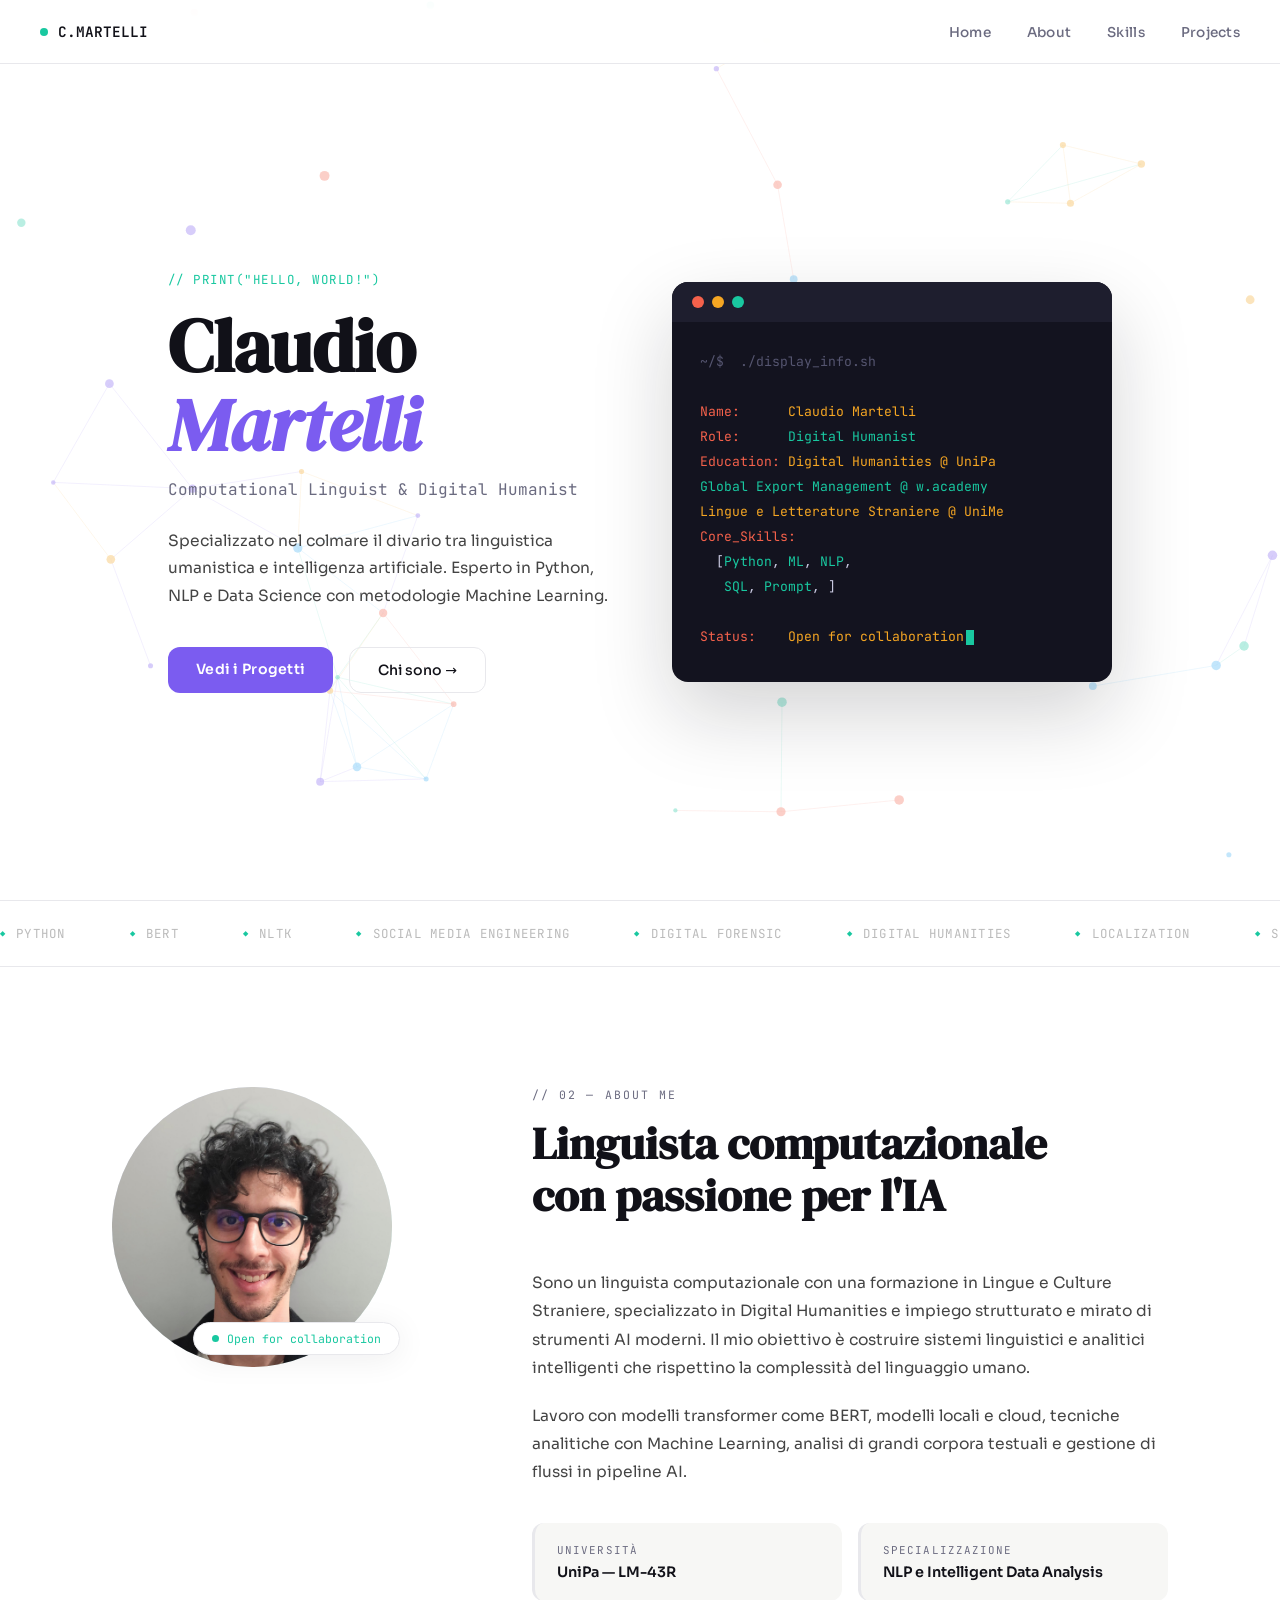
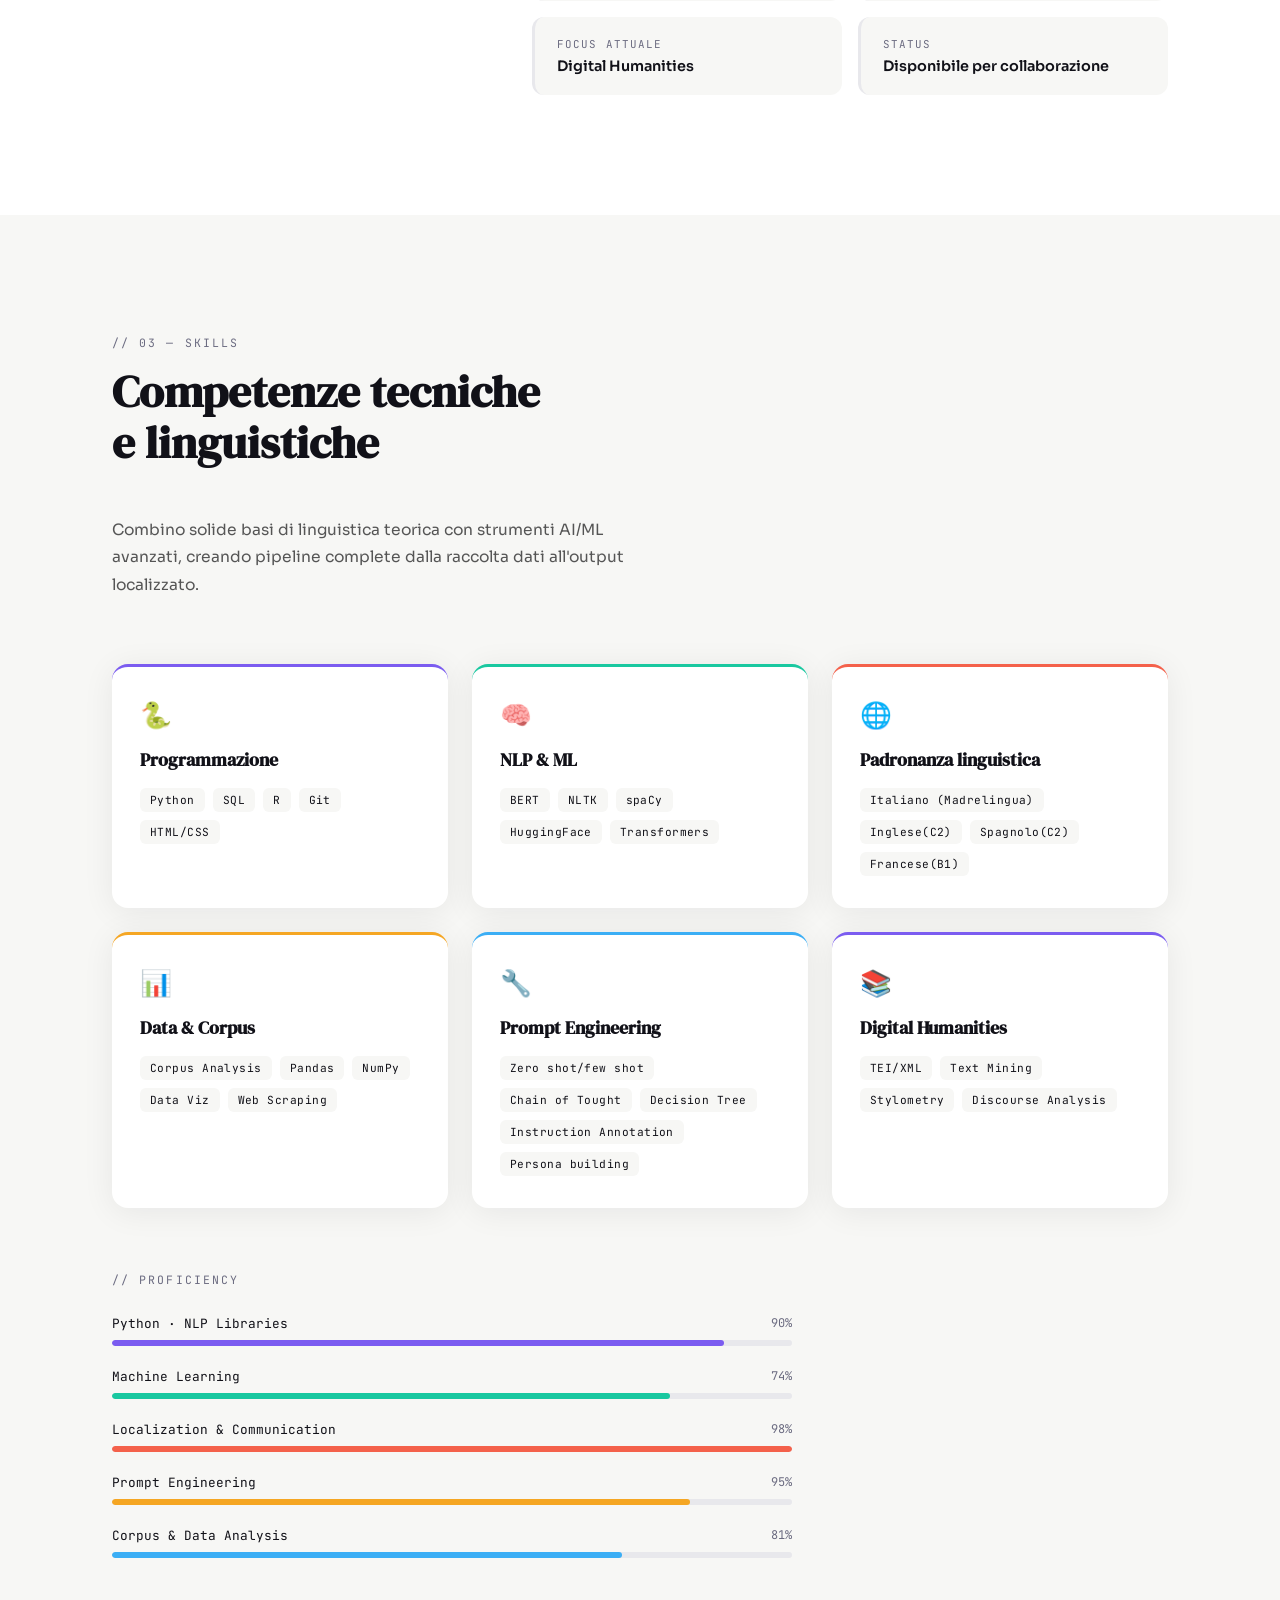
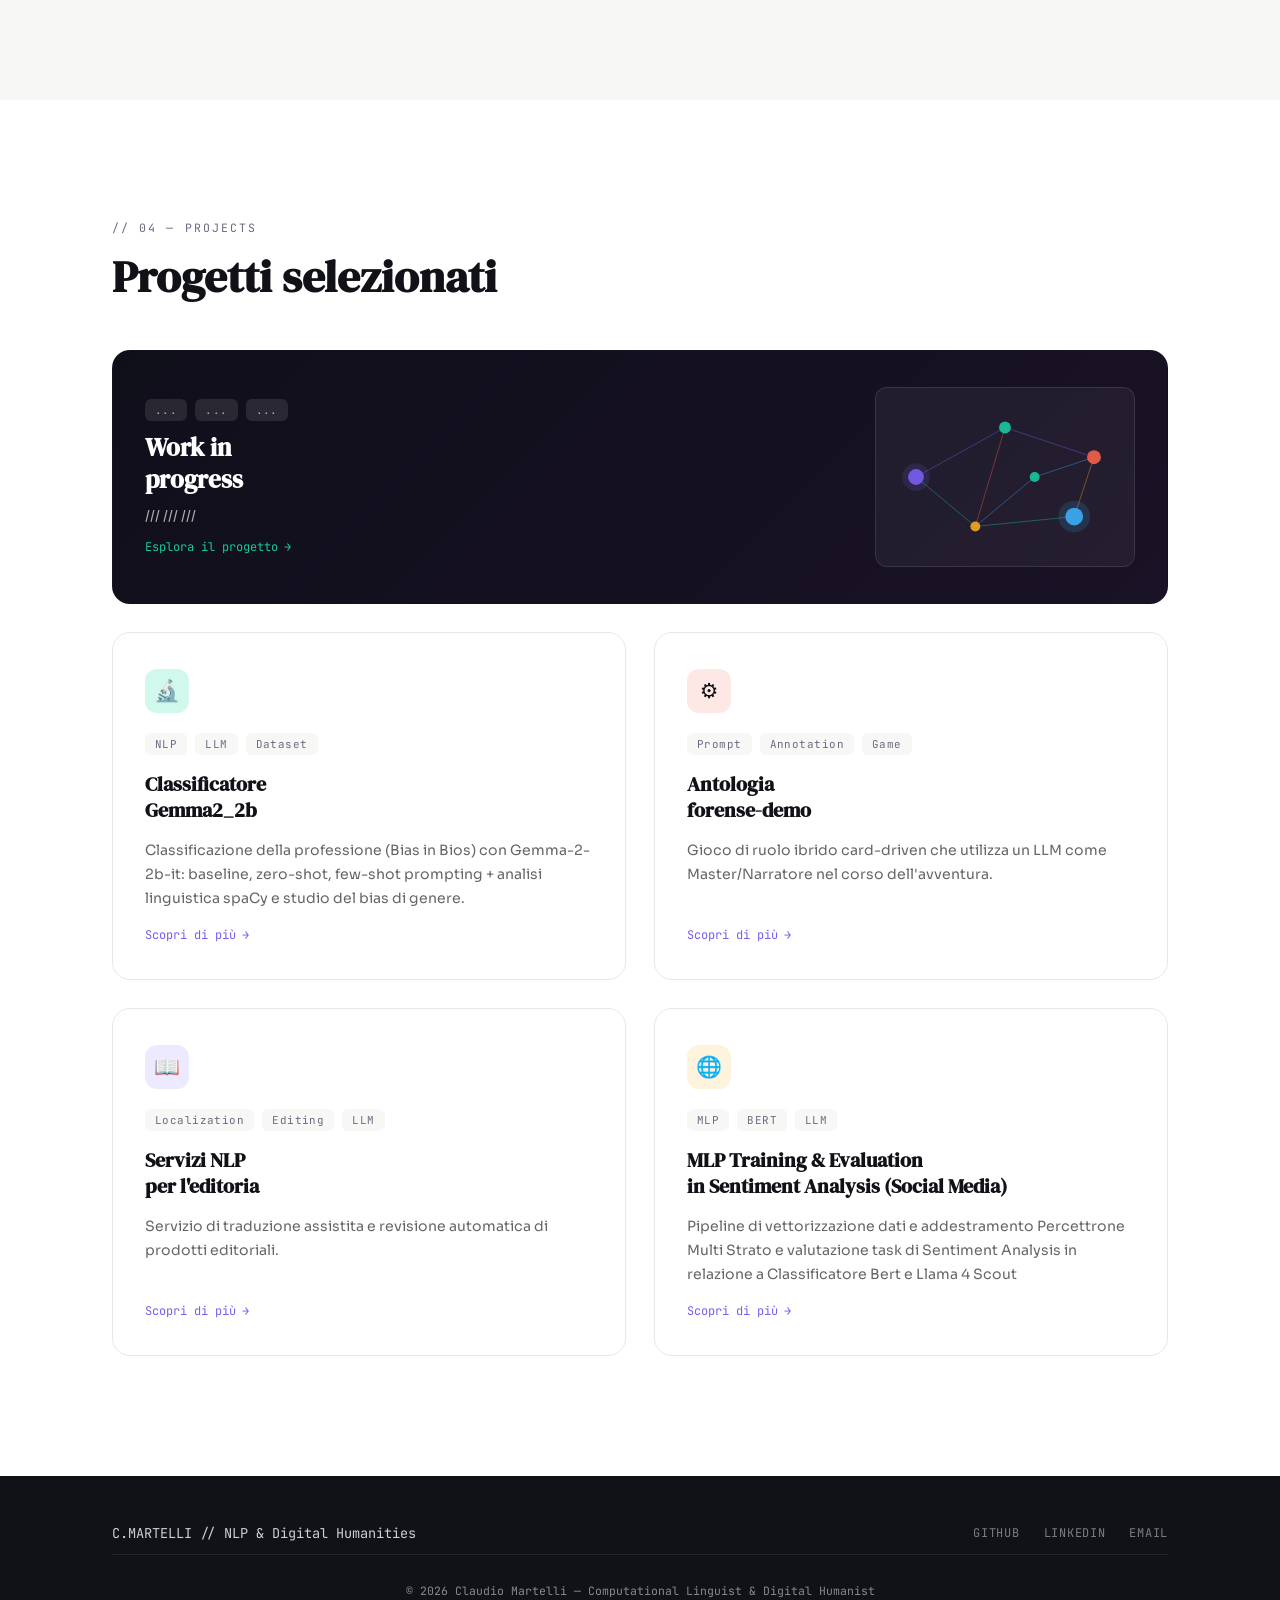
==== index.html @ e381b819 "Refactor education section in index.html Updated education section formatting for clarity." ====
<!DOCTYPE html>
<html lang="it">
<head>
<meta charset="UTF-8">
<meta name="viewport" content="width=device-width, initial-scale=1.0">
<title>Claudio Martelli — NLP & Digital Humanities</title>
<link rel="preconnect" href="https://fonts.googleapis.com">
<link href="https://fonts.googleapis.com/css2?family=DM+Serif+Display:ital@0;1&family=JetBrains+Mono:wght@300;400;600&family=Sora:wght@300;400;500;600&display=swap" rel="stylesheet">
<link rel="stylesheet" href="styles.css">
<link rel="icon" type="image/svg+xml" href="favicon.svg">
<link rel="alternate icon" href="favicon.ico">
</head>
<body>

<!-- ── ANIMATED NETWORK CANVAS ── -->
<canvas id="network-canvas"></canvas>

<!-- ── NAVIGATION ── -->
<nav id="navbar">
  <div class="nav-logo">
    <div class="nav-logo-dot"></div>
    C.MARTELLI
  </div>
  <ul class="nav-links">
    <li><a href="#home">Home</a></li>
    <li><a href="#about">About</a></li>
    <li><a href="#skills">Skills</a></li>
    <li><a href="#projects">Projects</a></li>
  </ul>
</nav>

<!-- ────────────────────────────────────────
  SECTION 01 · HOME
──────────────────────────────────────── -->
<section id="home">
  <div class="container">
    <div class="hero-inner">

      <!-- LEFT -->
      <div>
        <div class="hero-eyebrow">// print("Hello, World!")</div>
        <h1 class="hero-name">Claudio<br><em>Martelli</em></h1>
        <p class="hero-role">Computational Linguist & Digital Humanist</p>
        <p class="hero-desc">
          Specializzato nel colmare il divario tra linguistica umanistica e
          intelligenza artificiale. Esperto in Python, NLP e Data Science
          con metodologie Machine Learning.
        </p>
        <div class="hero-cta">
          <a href="#projects" class="btn-primary">Vedi i Progetti</a>
          <a href="#about"    class="btn-outline">Chi sono →</a>
        </div>
      </div>

      <!-- RIGHT: terminal -->
      <div class="hero-terminal">
        <div class="terminal-bar">
          <span class="t-red"></span>
          <span class="t-amber"></span>
          <span class="t-green"></span>
        </div>
        <div class="terminal-body">
          <div class="t-comment">~/$&nbsp;&nbsp;./display_info.sh</div>
          <br>
          <div><span class="t-key">Name:</span>&nbsp;&nbsp;&nbsp;&nbsp;&nbsp;&nbsp;<span class="t-str">Claudio Martelli</span></div>
          <div><span class="t-key">Role:</span>&nbsp;&nbsp;&nbsp;&nbsp;&nbsp;&nbsp;<span class="t-val">Digital Humanist</span></div>
          <div><span class="t-key">Education:</span>&nbsp;<span class="t-str">Digital Humanities @ UniPa <br>
            <span class="t-val"> Global Export Management @ w.academy <br> </span>
            <span class="t-str">Lingue e Letterature Straniere @ UniMe </span></div>
          <div><span class="t-key">Core_Skills:</span></div>
          <div>&nbsp;&nbsp;[<span class="t-val">Python</span>, <span class="t-val">ML</span>, <span class="t-val">NLP</span>,</div>
          <div>&nbsp;&nbsp;&nbsp;<span class="t-val">SQL</span>, <span class="t-val">Prompt</span>, <span class="t-val"></span>]</div>
          <br>
          <div><span class="t-key">Status:</span>&nbsp;&nbsp;&nbsp;&nbsp;<span class="t-str">Open for collaboration</span><span class="t-cursor"></span></div>
        </div>
      </div>

    </div>
  </div>
</section>

<!-- STRIP -->
<div class="strip">
  <div class="strip-track" id="stripTrack">
    <span class="strip-item">Python</span>
    <span class="strip-item">BERT</span>
    <span class="strip-item">NLTK</span>
    <span class="strip-item">Social Media Engineering</span>
    <span class="strip-item">Digital Forensic</span>
    <span class="strip-item">Digital Humanities</span>
    <span class="strip-item">Localization</span>
    <span class="strip-item">SQL</span>
    <span class="strip-item">Data Science</span>
    <span class="strip-item">Machine Translation</span>
    <span class="strip-item">Python</span>
    <span class="strip-item">BERT</span>
    <span class="strip-item">NLTK</span>
    <span class="strip-item">Social Media Engineering</span>
    <span class="strip-item">Digital Forensic</span>
    <span class="strip-item">Digital Humanities</span>
    <span class="strip-item">Localization</span>
    <span class="strip-item">SQL</span>
    <span class="strip-item">Data Science</span>
    <span class="strip-item">Machine Translation</span>
  </div>
</div>

<!-- ────────────────────────────────────────
  SECTION 02 · ABOUT
──────────────────────────────────────── -->
<section id="about">
  <div class="container">
    <div class="about-grid fade-in">

      <!-- Photo -->
      <div class="about-photo-wrap">
        <div class="about-photo-frame">
          <img src="assets/foto.jpg" alt="Claudio Martelli" class="about-photo-img">
          <span class="about-photo-initials"></span>
          <div class="about-badge">Open for collaboration</div>
        </div>
      </div>

      <!-- Text -->
      <div class="about-text">
        <div class="section-label">// 02 — About Me</div>
        <h2 class="section-title">Linguista computazionale<br>con passione per l'IA</h2>
        <p>
          Sono un linguista computazionale con una formazione in Lingue e Culture Straniere,
          specializzato in Digital Humanities e impiego strutturato e mirato di strumenti 
          AI moderni. Il mio obiettivo è costruire sistemi linguistici e analitici intelligenti
          che rispettino la complessità del linguaggio umano.
        </p>
        <p>
          Lavoro con modelli transformer come BERT, modelli locali e cloud,
          tecniche analitiche con Machine Learning, analisi di grandi corpora testuali 
          e gestione di flussi in pipeline AI.
        </p>

        <div class="about-facts">
          <div class="fact-card">
            <div class="fact-label">Università</div>
            <div class="fact-value">UniPa — LM-43R</div>
          </div>
          <div class="fact-card">
            <div class="fact-label">Specializzazione</div>
            <div class="fact-value">NLP e Intelligent Data Analysis</div>
          </div>
          <div class="fact-card">
            <div class="fact-label">Focus attuale</div>
            <div class="fact-value">Digital Humanities</div>
          </div>
          <div class="fact-card">
            <div class="fact-label">Status</div>
            <div class="fact-value">Disponibile per collaborazione</div>
          </div>
        </div>
      </div>
    </div>
  </div>
</section>

<!-- ────────────────────────────────────────
  SECTION 03 · SKILLS
──────────────────────────────────────── -->
<section id="skills">
  <div class="container">
    <div class="fade-in">
      <div class="section-label">// 03 — Skills</div>
      <h2 class="section-title">Competenze tecniche<br>e linguistiche</h2>
      <p class="skills-intro">
        Combino solide basi di linguistica teorica con strumenti AI/ML avanzati,
        creando pipeline complete dalla raccolta dati all'output localizzato.
      </p>
    </div>

    <div class="skills-grid fade-in">
      <div class="skill-group">
        <div class="skill-icon">🐍</div>
        <h3>Programmazione</h3>
        <div class="skill-chips">
          <span class="chip">Python</span>
          <span class="chip">SQL</span>
          <span class="chip">R</span>
          <span class="chip">Git</span>
          <span class="chip">HTML/CSS</span>
        </div>
      </div>
      <div class="skill-group">
        <div class="skill-icon">🧠</div>
        <h3>NLP &amp; ML</h3>
        <div class="skill-chips">
          <span class="chip">BERT</span>
          <span class="chip">NLTK</span>
          <span class="chip">spaCy</span>
          <span class="chip">HuggingFace</span>
          <span class="chip">Transformers</span>
        </div>
      </div>
      <div class="skill-group">
        <div class="skill-icon">🌐</div>
        <h3>Padronanza linguistica</h3>
        <div class="skill-chips">
          <span class="chip">Italiano (Madrelingua)</span>
          <span class="chip">Inglese(C2)</span>
          <span class="chip">Spagnolo(C2)</span>
          <span class="chip">Francese(B1)</span>
        </div>
      </div>
      <div class="skill-group">
        <div class="skill-icon">📊</div>
        <h3>Data &amp; Corpus</h3>
        <div class="skill-chips">
          <span class="chip">Corpus Analysis</span>
          <span class="chip">Pandas</span>
          <span class="chip">NumPy</span>
          <span class="chip">Data Viz</span>
          <span class="chip">Web Scraping</span>
        </div>
      </div>
      <div class="skill-group">
        <div class="skill-icon">🔧</div>
        <h3>Prompt Engineering</h3>
        <div class="skill-chips">
          <span class="chip">Zero shot/few shot</span>
          <span class="chip">Chain of Tought</span>
          <span class="chip">Decision Tree</span>
          <span class="chip">Instruction Annotation</span>
          <span class="chip">Persona building</span>
        </div>
      </div>
      <div class="skill-group">
        <div class="skill-icon">📚</div>
        <h3>Digital Humanities</h3>
        <div class="skill-chips">
          <span class="chip">TEI/XML</span>
          <span class="chip">Text Mining</span>
          <span class="chip">Stylometry</span>
          <span class="chip">Discourse Analysis</span>
        </div>
      </div>
    </div>

    <!-- Skill bars -->
    <div class="skill-bar-list fade-in" style="max-width: 680px; margin-top: 64px;">
      <div class="section-label" style="margin-bottom: 28px;">// Proficiency</div>
      <div class="skill-bar-item" data-pct="90">
        <div class="skill-bar-header">
          <span class="skill-bar-name">Python · NLP Libraries</span>
          <span class="skill-bar-pct">90%</span>
        </div>
        <div class="skill-bar-track">
          <div class="skill-bar-fill bar-violet"></div>
        </div>
      </div>
      <div class="skill-bar-item" data-pct="82">
        <div class="skill-bar-header">
          <span class="skill-bar-name">Machine Learning</span>
          <span class="skill-bar-pct">74%</span>
        </div>
        <div class="skill-bar-track">
          <div class="skill-bar-fill bar-teal"></div>
        </div>
      </div>
      <div class="skill-bar-item" data-pct="100">
        <div class="skill-bar-header">
          <span class="skill-bar-name">Localization & Communication</span>
          <span class="skill-bar-pct">98%</span>
        </div>
        <div class="skill-bar-track">
          <div class="skill-bar-fill bar-coral"></div>
        </div>
      </div>
      <div class="skill-bar-item" data-pct="85">
        <div class="skill-bar-header">
          <span class="skill-bar-name">Prompt Engineering</span>
          <span class="skill-bar-pct">95%</span>
        </div>
        <div class="skill-bar-track">
          <div class="skill-bar-fill bar-amber"></div>
        </div>
      </div>
      <div class="skill-bar-item" data-pct="75">
        <div class="skill-bar-header">
          <span class="skill-bar-name">Corpus &amp; Data Analysis</span>
          <span class="skill-bar-pct">81%</span>
        </div>
        <div class="skill-bar-track">
          <div class="skill-bar-fill bar-sky"></div>
        </div>
      </div>
    </div>
  </div>
</section>

<!-- ────────────────────────────────────────
  SECTION 04 · PROJECTS
──────────────────────────────────────── -->
<section id="projects">
  <div class="container">
    <div class="fade-in">
      <div class="section-label">// 04 — Projects</div>
      <h2 class="section-title">Progetti selezionati</h2>
    </div>

    <div class="projects-grid fade-in">

      <!-- Featured -->
      <div class="project-card featured">
        <div class="project-meta">
          <div class="project-tags">
            <span class="project-tag">...</span>
            <span class="project-tag">...</span>
            <span class="project-tag">...</span>
          </div>
          <h3 class="project-title">Work in<br>progress</h3>
          <p class="project-desc">
            ///
            ///
            ///
          </p>
          <a href="#" class="project-link">Esplora il progetto</a>
        </div>
        <div class="featured-visual">
          <svg class="mini-network" viewBox="0 0 260 180" xmlns="http://www.w3.org/2000/svg">
            <g opacity=".4">
              <line x1="40" y1="90" x2="130" y2="40" stroke="#7b5cf0" stroke-width="1"/>
              <line x1="130" y1="40" x2="220" y2="70" stroke="#7b5cf0" stroke-width="1"/>
              <line x1="40" y1="90" x2="100" y2="140" stroke="#19c8a0" stroke-width="1"/>
              <line x1="100" y1="140" x2="200" y2="130" stroke="#19c8a0" stroke-width="1"/>
              <line x1="130" y1="40" x2="100" y2="140" stroke="#f4614b" stroke-width="1"/>
              <line x1="220" y1="70" x2="200" y2="130" stroke="#f5a623" stroke-width="1"/>
              <line x1="160" y1="90" x2="220" y2="70" stroke="#3baef5" stroke-width="1"/>
              <line x1="160" y1="90" x2="100" y2="140" stroke="#3baef5" stroke-width="1"/>
            </g>
            <circle cx="40"  cy="90"  r="8"  fill="#7b5cf0" opacity=".9"/>
            <circle cx="130" cy="40"  r="6"  fill="#19c8a0" opacity=".9"/>
            <circle cx="220" cy="70"  r="7"  fill="#f4614b" opacity=".9"/>
            <circle cx="100" cy="140" r="5"  fill="#f5a623" opacity=".9"/>
            <circle cx="200" cy="130" r="9"  fill="#3baef5" opacity=".9"/>
            <circle cx="160" cy="90"  r="5"  fill="#19c8a0" opacity=".9"/>
            <circle cx="40"  cy="90"  r="14" fill="#7b5cf0" opacity=".15"/>
            <circle cx="200" cy="130" r="16" fill="#3baef5" opacity=".15"/>
          </svg>
        </div>
      </div>

      <!-- Card 2 -->
      <div class="project-card">
        <div class="project-accent pa-teal">🔬</div>
        <div class="project-tags">
          <span class="project-tag">NLP</span>
          <span class="project-tag">LLM</span>
          <span class="project-tag">Dataset</span>
        </div>
        <h3 class="project-title">Classificatore<br>Gemma2_2b</h3>
        <p class="project-desc">
          Classificazione della professione (Bias in Bios) con Gemma-2-2b-it: 
          baseline, zero-shot, few-shot prompting + analisi linguistica spaCy 
          e studio del bias di genere.
        </p>
        <a href="https://github.com/claudio-martelli/Gemma2-2b_as_classificator-Bias_in_Bios-" class="project-link">Scopri di più</a>
      </div>

      <!-- Card 3 -->
      <div class="project-card">
        <div class="project-accent pa-coral">⚙️</div>
        <div class="project-tags">
          <span class="project-tag">Prompt</span>
          <span class="project-tag">Annotation</span>
          <span class="project-tag">Game</span>
        </div>
        <h3 class="project-title">Antologia<br>forense-demo</h3>
        <p class="project-desc">
          Gioco di ruolo ibrido card-driven che utilizza un LLM
          come Master/Narratore nel corso dell'avventura.
        </p>
        <a href="https://github.com/claudio-martelli/antologia-forense-demo/" class="project-link">Scopri di più</a>
      </div>

      <!-- Card 4 -->
      <div class="project-card">
        <div class="project-accent pa-violet">📖</div>
        <div class="project-tags">
          <span class="project-tag">Localization</span>
          <span class="project-tag">Editing</span>
          <span class="project-tag">LLM</span>
        </div>
        <h3 class="project-title">Servizi NLP<br>per l'editoria</h3>
        <p class="project-desc">
          Servizio di traduzione assistita e revisione automatica
          di prodotti editoriali.
        </p>
        <a href="https://github.com/claudio-martelli/Editing_IA_tools" class="project-link">Scopri di più</a>
      </div>

      <!-- Card 5 -->
      <div class="project-card">
        <div class="project-accent pa-amber">🌐</div>
        <div class="project-tags">
          <span class="project-tag">MLP</span>
          <span class="project-tag">BERT</span>
          <span class="project-tag">LLM</span>
        </div>
        <h3 class="project-title">MLP Training & Evaluation<br>in Sentiment Analysis (Social Media)</h3>
        <p class="project-desc">
          Pipeline di vettorizzazione dati e addestramento Percettrone Multi Strato e
          valutazione task di Sentiment Analysis in relazione a Classificatore Bert e Llama 4 Scout
        </p>
        <a href="https://github.com/claudio-martelli/MLPvsBERTvsLLM_Sentiment_Analysis_ita" class="project-link">Scopri di più</a>
      </div>

    </div>
  </div>
</section>

<!-- ── FOOTER ── -->
<footer>
  <div class="container">
    <div class="footer-inner">
      <div class="footer-logo">C.MARTELLI // NLP & Digital Humanities</div>
      <div class="footer-links">
        <a href="https://github.com/claudio-martelli">GitHub</a>
        <a href="https://www.linkedin.com/in/claudio-martelli/">LinkedIn</a>
        <a href="claudio.martelli.1998@gmail.com">Email</a>
      </div>
    </div>
    <div class="footer-copy">
      © 2026 Claudio Martelli — Computational Linguist & Digital Humanist
    </div>
  </div>
  <script>  
/* ── NETWORK CANVAS ── */
(function() {
  const canvas = document.getElementById('network-canvas');
  const ctx    = canvas.getContext('2d');
  const colors = ['#7b5cf0','#19c8a0','#f4614b','#f5a623','#3baef5'];
  let W, H, nodes;

  function resize() {
    W = canvas.width  = window.innerWidth;
    H = canvas.height = window.innerHeight;
  }

  function initNodes(n) {
    nodes = Array.from({length: n}, (_, i) => ({
      x: Math.random() * W,
      y: Math.random() * H,
      vx: (Math.random() - .5) * .35,
      vy: (Math.random() - .5) * .35,
      r:  2 + Math.random() * 3,
      c:  colors[i % colors.length]
    }));
  }

  function draw() {
    ctx.clearRect(0, 0, W, H);
    const D = 140;
    for (let i = 0; i < nodes.length; i++) {
      for (let j = i + 1; j < nodes.length; j++) {
        const dx = nodes[i].x - nodes[j].x;
        const dy = nodes[i].y - nodes[j].y;
        const d  = Math.hypot(dx, dy);
        if (d < D) {
          ctx.beginPath();
          ctx.moveTo(nodes[i].x, nodes[i].y);
          ctx.lineTo(nodes[j].x, nodes[j].y);
          ctx.strokeStyle = nodes[i].c + '33';
          ctx.lineWidth   = 1;
          ctx.stroke();
        }
      }
    }
    for (const n of nodes) {
      ctx.beginPath();
      ctx.arc(n.x, n.y, n.r, 0, Math.PI * 2);
      ctx.fillStyle = n.c + 'aa';
      ctx.fill();

      n.x += n.vx;
      n.y += n.vy;
      if (n.x < 0 || n.x > W) n.vx *= -1;
      if (n.y < 0 || n.y > H) n.vy *= -1;
    }
    requestAnimationFrame(draw);
  }

  resize();
  initNodes(42);
  draw();
  window.addEventListener('resize', () => { resize(); initNodes(42); });
})();

/* ── NAVBAR SCROLL ── */
window.addEventListener('scroll', () => {
  document.getElementById('navbar').classList.toggle('scrolled', window.scrollY > 20);
});

/* ── FADE-IN ON SCROLL ── */
const observer = new IntersectionObserver(entries => {
  entries.forEach(e => { if (e.isIntersecting) e.target.classList.add('visible'); });
}, { threshold: .12 });
document.querySelectorAll('.fade-in').forEach(el => observer.observe(el));

/* ── SKILL BARS ── */
const barObserver = new IntersectionObserver(entries => {
  entries.forEach(e => {
    if (!e.isIntersecting) return;
    const pct = e.target.dataset.pct;
    e.target.querySelector('.skill-bar-fill').style.width = pct + '%';
    barObserver.unobserve(e.target);
  });
}, { threshold: .5 });
document.querySelectorAll('.skill-bar-item').forEach(el => barObserver.observe(el));
</script>  
</footer>
</body>
</html>
---- styles.css ----
/* ──────────────────────────────────────────
     DESIGN TOKENS
  ────────────────────────────────────────── */
  :root {
    --white:   #ffffff;
    --off:     #f7f7f5;
    --ink:     #111118;
    --muted:   #6b6b80;
    --border:  #e8e8ec;

    --coral:   #f4614b;
    --teal:    #19c8a0;
    --violet:  #7b5cf0;
    --amber:   #f5a623;
    --sky:     #3baef5;

    --mono:    'JetBrains Mono', monospace;
    --serif:   'DM Serif Display', Georgia, serif;
    --sans:    'Sora', system-ui, sans-serif;

    --nav-h:   64px;
    --r:       12px;
    --shadow:  0 4px 32px rgba(17,17,24,.07);
  }

  /* ──────────────────────────────────────────
     RESET & BASE
  ────────────────────────────────────────── */
  *, *::before, *::after { box-sizing: border-box; margin: 0; padding: 0; }
  html { scroll-behavior: smooth; font-size: 16px; }
  body {
    font-family: var(--sans);
    background: var(--white);
    color: var(--ink);
    overflow-x: hidden;
  }
  img { max-width: 100%; display: block; }
  a  { text-decoration: none; color: inherit; }

  /* ──────────────────────────────────────────
     UTILITY
  ────────────────────────────────────────── */
  .container { max-width: 1120px; margin: 0 auto; padding: 0 32px; }
  .tag {
    display: inline-block;
    font-family: var(--mono);
    font-size: .7rem;
    letter-spacing: .08em;
    text-transform: uppercase;
    padding: 4px 12px;
    border-radius: 100px;
    background: var(--off);
    color: var(--muted);
  }
  .section-label {
    font-family: var(--mono);
    font-size: .72rem;
    letter-spacing: .18em;
    text-transform: uppercase;
    color: var(--muted);
    margin-bottom: 16px;
  }
  h2.section-title {
    font-family: var(--serif);
    font-size: clamp(2rem, 4vw, 2.8rem);
    line-height: 1.15;
    color: var(--ink);
    margin-bottom: 48px;
  }
  .fade-in {
    opacity: 0;
    transform: translateY(28px);
    transition: opacity .65s ease, transform .65s ease;
  }
  .fade-in.visible { opacity: 1; transform: none; }

  /* ──────────────────────────────────────────
     NETWORK CANVAS (global BG decoration)
  ────────────────────────────────────────── */
  #network-canvas {
    position: fixed;
    inset: 0;
    z-index: 0;
    pointer-events: none;
    opacity: .45;
  }

  /* ──────────────────────────────────────────
     NAV
  ────────────────────────────────────────── */
  nav {
    position: fixed;
    top: 0; left: 0; right: 0;
    height: var(--nav-h);
    z-index: 100;
    display: flex;
    align-items: center;
    justify-content: space-between;
    padding: 0 40px;
    background: rgba(255,255,255,.82);
    backdrop-filter: blur(14px);
    border-bottom: 1px solid var(--border);
    transition: box-shadow .3s;
  }
  nav.scrolled { box-shadow: 0 2px 24px rgba(17,17,24,.08); }
  .nav-logo {
    font-family: var(--mono);
    font-size: .9rem;
    font-weight: 600;
    color: var(--ink);
    display: flex;
    align-items: center;
    gap: 10px;
  }
  .nav-logo-dot {
    width: 8px; height: 8px;
    border-radius: 50%;
    background: var(--teal);
    animation: pulse-dot 2.4s ease infinite;
  }
  @keyframes pulse-dot {
    0%,100% { box-shadow: 0 0 0 0 rgba(25,200,160,.6); }
    50%      { box-shadow: 0 0 0 6px rgba(25,200,160,0); }
  }
  .nav-links {
    display: flex;
    gap: 36px;
    list-style: none;
  }
  .nav-links a {
    font-size: .85rem;
    font-weight: 500;
    color: var(--muted);
    letter-spacing: .02em;
    position: relative;
    transition: color .2s;
  }
  .nav-links a::after {
    content: '';
    position: absolute;
    left: 0; right: 0;
    bottom: -4px;
    height: 2px;
    background: var(--teal);
    transform: scaleX(0);
    transform-origin: left;
    transition: transform .25s ease;
  }
  .nav-links a:hover { color: var(--ink); }
  .nav-links a:hover::after { transform: scaleX(1); }

  /* ──────────────────────────────────────────
     HERO
  ────────────────────────────────────────── */
  #home {
    min-height: 100vh;
    display: flex;
    align-items: center;
    padding-top: var(--nav-h);
    position: relative;
    z-index: 1;
  }
  .hero-inner {
    display: grid;
    grid-template-columns: 1fr 1fr;
    gap: 64px;
    align-items: center;
  }
  .hero-eyebrow {
    font-family: var(--mono);
    font-size: .78rem;
    color: var(--teal);
    letter-spacing: .12em;
    text-transform: uppercase;
    margin-bottom: 20px;
    animation: fadeUp .6s ease both;
  }
  .hero-name {
    font-family: var(--serif);
    font-size: clamp(2.8rem, 6vw, 4.6rem);
    line-height: 1.05;
    animation: fadeUp .7s ease .1s both;
  }
  .hero-name em {
    font-style: italic;
    color: var(--violet);
  }
  .hero-role {
    font-family: var(--mono);
    font-size: 1rem;
    color: var(--muted);
    margin-top: 16px;
    margin-bottom: 28px;
    animation: fadeUp .7s ease .2s both;
  }
  .hero-desc {
    font-size: .97rem;
    line-height: 1.78;
    color: #444;
    max-width: 440px;
    animation: fadeUp .7s ease .3s both;
  }
  .hero-cta {
    display: flex;
    gap: 16px;
    margin-top: 36px;
    flex-wrap: wrap;
    animation: fadeUp .7s ease .4s both;
  }
  .btn-primary {
    padding: 13px 28px;
    background: var(--violet);
    color: #fff;
    border-radius: var(--r);
    font-size: .88rem;
    font-weight: 600;
    letter-spacing: .02em;
    transition: background .2s, transform .2s;
  }
  .btn-primary:hover { background: #6347d6; transform: translateY(-2px); }
  .btn-outline {
    padding: 13px 28px;
    border: 1.5px solid var(--border);
    border-radius: var(--r);
    font-size: .88rem;
    font-weight: 500;
    color: var(--ink);
    transition: border-color .2s, background .2s;
  }
  .btn-outline:hover { border-color: var(--ink); background: var(--off); }

  /* Terminal card */
  .hero-terminal {
    background: #13131f;
    border-radius: 16px;
    overflow: hidden;
    box-shadow: 0 32px 80px rgba(17,17,24,.18);
    animation: fadeUp .8s ease .2s both;
  }
  .terminal-bar {
    background: #1e1e2e;
    padding: 14px 20px;
    display: flex;
    align-items: center;
    gap: 8px;
  }
  .terminal-bar span {
    width: 12px; height: 12px;
    border-radius: 50%;
  }
  .t-red   { background: #f4614b; }
  .t-amber { background: #f5a623; }
  .t-green { background: #19c8a0; }
  .terminal-body {
    padding: 28px 28px 32px;
    font-family: var(--mono);
    font-size: .82rem;
    line-height: 1.9;
    color: #c8c8e0;
  }
  .t-comment { color: #555570; }
  .t-key    { color: var(--coral); }
  .t-val    { color: var(--teal); }
  .t-str    { color: var(--amber); }
  .t-cursor {
    display: inline-block;
    width: 8px; height: 15px;
    background: var(--teal);
    vertical-align: text-bottom;
    animation: blink 1.1s step-end infinite;
    margin-left: 2px;
  }
  @keyframes blink { 50% { opacity: 0; } }
  @keyframes fadeUp {
    from { opacity: 0; transform: translateY(22px); }
    to   { opacity: 1; transform: none; }
  }

  /* ──────────────────────────────────────────
     LOGOS STRIP
  ────────────────────────────────────────── */
  .strip {
    border-top: 1px solid var(--border);
    border-bottom: 1px solid var(--border);
    padding: 24px 0;
    overflow: hidden;
    position: relative;
    z-index: 1;
  }
  .strip-track {
    display: flex;
    gap: 64px;
    animation: marquee 22s linear infinite;
    width: max-content;
  }
  .strip-item {
    font-family: var(--mono);
    font-size: .78rem;
    letter-spacing: .1em;
    text-transform: uppercase;
    color: #bbb;
    white-space: nowrap;
    display: flex;
    align-items: center;
    gap: 10px;
  }
  .strip-item::before {
    content: '◆';
    font-size: .55rem;
    color: var(--teal);
  }
  @keyframes marquee {
    from { transform: translateX(0); }
    to   { transform: translateX(-50%); }
  }

  /* ──────────────────────────────────────────
     ABOUT
  ────────────────────────────────────────── */
  #about {
    padding: 120px 0;
    position: relative;
    z-index: 1;
    background: var(--white);
  }
  .about-grid {
    display: grid;
    grid-template-columns: 340px 1fr;
    gap: 80px;
    align-items: start;
  }
  .about-photo-wrap {
    position: relative;
  }
  .about-photo-frame {
    width: 280px;
    height: 280px;
    border-radius: 50%;
    background: linear-gradient(135deg, #e8e4ff 0%, #d1f8ec 100%);
    display: flex;
    align-items: center;
    justify-content: center;
    position: relative;
  }
  .about-photo-initials {
    font-family: var(--serif);
    font-size: 4rem;
    color: var(--violet);
    font-style: italic;
  }
  .about-photo-img {
  width: 100%;
  height: 100%;
  object-fit: cover;
  border-radius: inherit; /* eredita il border-radius del frame */
}
  .about-badge {
    position: absolute;
    bottom: 12px;
    right: -8px;
    background: var(--white);
    border: 1.5px solid var(--border);
    border-radius: 100px;
    padding: 8px 18px;
    font-family: var(--mono);
    font-size: .72rem;
    color: var(--teal);
    box-shadow: var(--shadow);
    display: flex;
    align-items: center;
    gap: 8px;
  }
  .about-badge::before {
    content: '';
    width: 7px; height: 7px;
    border-radius: 50%;
    background: var(--teal);
  }
  .about-text p {
    font-size: .97rem;
    line-height: 1.82;
    color: #444;
    margin-bottom: 20px;
  }
  .about-facts {
    display: grid;
    grid-template-columns: 1fr 1fr;
    gap: 16px;
    margin-top: 36px;
  }
  .fact-card {
    background: var(--off);
    border-radius: var(--r);
    padding: 20px 22px;
    border-left: 3px solid var(--border);
    transition: border-color .2s, transform .2s;
  }
  .fact-card:hover { border-left-color: var(--teal); transform: translateX(4px); }
  .fact-card .fact-label {
    font-family: var(--mono);
    font-size: .68rem;
    letter-spacing: .1em;
    text-transform: uppercase;
    color: var(--muted);
    margin-bottom: 6px;
  }
  .fact-card .fact-value {
    font-size: .9rem;
    font-weight: 600;
    color: var(--ink);
  }

  /* ──────────────────────────────────────────
     SKILLS
  ────────────────────────────────────────── */
  #skills {
    padding: 120px 0;
    background: var(--off);
    position: relative;
    z-index: 1;
  }
  .skills-intro {
    max-width: 560px;
    font-size: .97rem;
    line-height: 1.78;
    color: #555;
    margin-bottom: 64px;
  }
  .skills-grid {
    display: grid;
    grid-template-columns: repeat(3, 1fr);
    gap: 24px;
  }
  .skill-group {
    background: var(--white);
    border-radius: 16px;
    padding: 32px 28px;
    box-shadow: var(--shadow);
    transition: transform .3s, box-shadow .3s;
    border-top: 3px solid transparent;
  }
  .skill-group:hover {
    transform: translateY(-6px);
    box-shadow: 0 16px 48px rgba(17,17,24,.12);
  }
  .skill-group:nth-child(1) { border-top-color: var(--violet); }
  .skill-group:nth-child(2) { border-top-color: var(--teal); }
  .skill-group:nth-child(3) { border-top-color: var(--coral); }
  .skill-group:nth-child(4) { border-top-color: var(--amber); }
  .skill-group:nth-child(5) { border-top-color: var(--sky); }
  .skill-group:nth-child(6) { border-top-color: var(--violet); }
  .skill-icon {
    font-size: 1.6rem;
    margin-bottom: 16px;
  }
  .skill-group h3 {
    font-family: var(--serif);
    font-size: 1.15rem;
    margin-bottom: 16px;
    color: var(--ink);
  }
  .skill-chips {
    display: flex;
    flex-wrap: wrap;
    gap: 8px;
  }
  .chip {
    font-family: var(--mono);
    font-size: .7rem;
    padding: 5px 10px;
    border-radius: 6px;
    background: var(--off);
    color: var(--ink);
    letter-spacing: .04em;
  }
  /* Skill bars */
  .skill-bar-list { margin-top: 48px; }
  .skill-bar-item { margin-bottom: 22px; }
  .skill-bar-header {
    display: flex;
    justify-content: space-between;
    align-items: center;
    margin-bottom: 8px;
  }
  .skill-bar-name {
    font-family: var(--mono);
    font-size: .8rem;
    color: var(--ink);
  }
  .skill-bar-pct {
    font-family: var(--mono);
    font-size: .75rem;
    color: var(--muted);
  }
  .skill-bar-track {
    height: 6px;
    background: var(--border);
    border-radius: 100px;
    overflow: hidden;
  }
  .skill-bar-fill {
    height: 100%;
    border-radius: 100px;
    width: 0;
    transition: width 1.2s cubic-bezier(.4,0,.2,1);
  }
  .bar-violet { background: var(--violet); }
  .bar-teal   { background: var(--teal); }
  .bar-coral  { background: var(--coral); }
  .bar-amber  { background: var(--amber); }
  .bar-sky    { background: var(--sky); }

  /* ──────────────────────────────────────────
     PROJECTS
  ────────────────────────────────────────── */
  #projects {
    padding: 120px 0;
    background: var(--white);
    position: relative;
    z-index: 1;
  }
  .projects-grid {
    display: grid;
    grid-template-columns: repeat(2, 1fr);
    gap: 28px;
  }
  .project-card {
    background: var(--white);
    border: 1.5px solid var(--border);
    border-radius: 18px;
    padding: 36px 32px;
    transition: border-color .25s, transform .3s, box-shadow .3s;
    display: flex;
    flex-direction: column;
    gap: 16px;
    cursor: pointer;
  }
  .project-card:hover {
    border-color: transparent;
    box-shadow: 0 12px 52px rgba(17,17,24,.13);
    transform: translateY(-5px);
  }
  .project-card.featured {
    grid-column: span 2;
    flex-direction: row;
    align-items: center;
    gap: 48px;
    background: linear-gradient(135deg, #0f0f1a 0%, #1a1226 100%);
    border-color: transparent;
    color: var(--white);
  }
  .project-card.featured:hover { transform: translateY(-4px); }
  .project-accent {
    width: 44px; height: 44px;
    border-radius: 12px;
    display: flex;
    align-items: center;
    justify-content: center;
    font-size: 1.3rem;
    flex-shrink: 0;
  }
  .project-card:not(.featured) .project-accent { margin-bottom: 4px; }
  .pa-violet { background: #ede9ff; }
  .pa-teal   { background: #d1f8ec; }
  .pa-coral  { background: #fde8e5; }
  .pa-amber  { background: #fef3dd; }
  .pa-dark   { background: rgba(255,255,255,.1); }
  .project-meta {
    display: flex;
    flex-direction: column;
    gap: 10px;
    flex: 1;
  }
  .project-tags { display: flex; gap: 8px; flex-wrap: wrap; }
  .project-tag {
    font-family: var(--mono);
    font-size: .68rem;
    padding: 4px 10px;
    border-radius: 6px;
    background: var(--off);
    color: var(--muted);
    letter-spacing: .04em;
  }
  .project-card.featured .project-tag {
    background: rgba(255,255,255,.1);
    color: rgba(255,255,255,.6);
  }
  .project-title {
    font-family: var(--serif);
    font-size: 1.25rem;
    line-height: 1.3;
    color: var(--ink);
  }
  .project-card.featured .project-title { color: var(--white); font-size: 1.55rem; }
  .project-desc {
    font-size: .88rem;
    line-height: 1.7;
    color: #666;
  }
  .project-card.featured .project-desc { color: rgba(255,255,255,.65); }
  .project-link {
    margin-top: auto;
    font-family: var(--mono);
    font-size: .75rem;
    color: var(--violet);
    display: flex;
    align-items: center;
    gap: 6px;
    transition: gap .2s;
  }
  .project-card.featured .project-link { color: var(--teal); }
  .project-card:hover .project-link { gap: 10px; }
  .project-link::after { content: '→'; }
  /* Featured visual */
  .featured-visual {
    flex-shrink: 0;
    width: 260px;
    height: 180px;
    border-radius: 12px;
    background: rgba(255,255,255,.05);
    border: 1px solid rgba(255,255,255,.1);
    display: flex;
    align-items: center;
    justify-content: center;
    overflow: hidden;
  }
  .mini-network { width: 100%; height: 100%; }

  /* ──────────────────────────────────────────
     FOOTER
  ────────────────────────────────────────── */
  footer {
    background: var(--ink);
    color: rgba(255,255,255,.5);
    padding: 48px 0 36px;
    position: relative;
    z-index: 1;
  }
  .footer-inner {
    display: flex;
    align-items: center;
    justify-content: space-between;
    flex-wrap: wrap;
    gap: 20px;
  }
  .footer-logo {
    font-family: var(--mono);
    font-size: .85rem;
    color: rgba(255,255,255,.8);
  }
  .footer-links {
    display: flex;
    gap: 24px;
  }
  .footer-links a {
    font-family: var(--mono);
    font-size: .75rem;
    color: rgba(255,255,255,.45);
    letter-spacing: .06em;
    text-transform: uppercase;
    transition: color .2s;
  }
  .footer-links a:hover { color: var(--teal); }
  .footer-copy {
    font-family: var(--mono);
    font-size: .72rem;
    width: 100%;
    text-align: center;
    padding-top: 28px;
    border-top: 1px solid rgba(255,255,255,.08);
    margin-top: 12px;
  }

  /* ──────────────────────────────────────────
     RESPONSIVE
  ────────────────────────────────────────── */
  @media (max-width: 900px) {
    .hero-inner      { grid-template-columns: 1fr; gap: 40px; }
    .about-grid      { grid-template-columns: 1fr; }
    .about-photo-wrap { display: flex; justify-content: center; }
    .skills-grid     { grid-template-columns: 1fr 1fr; }
    .projects-grid   { grid-template-columns: 1fr; }
    .project-card.featured { flex-direction: column; grid-column: 1; }
    .featured-visual { width: 100%; }
  }
  @media (max-width: 600px) {
    .container       { padding: 0 20px; }
    .skills-grid     { grid-template-columns: 1fr; }
    nav              { padding: 0 20px; }
    .nav-links       { gap: 20px; }
    .about-facts     { grid-template-columns: 1fr; }
  }
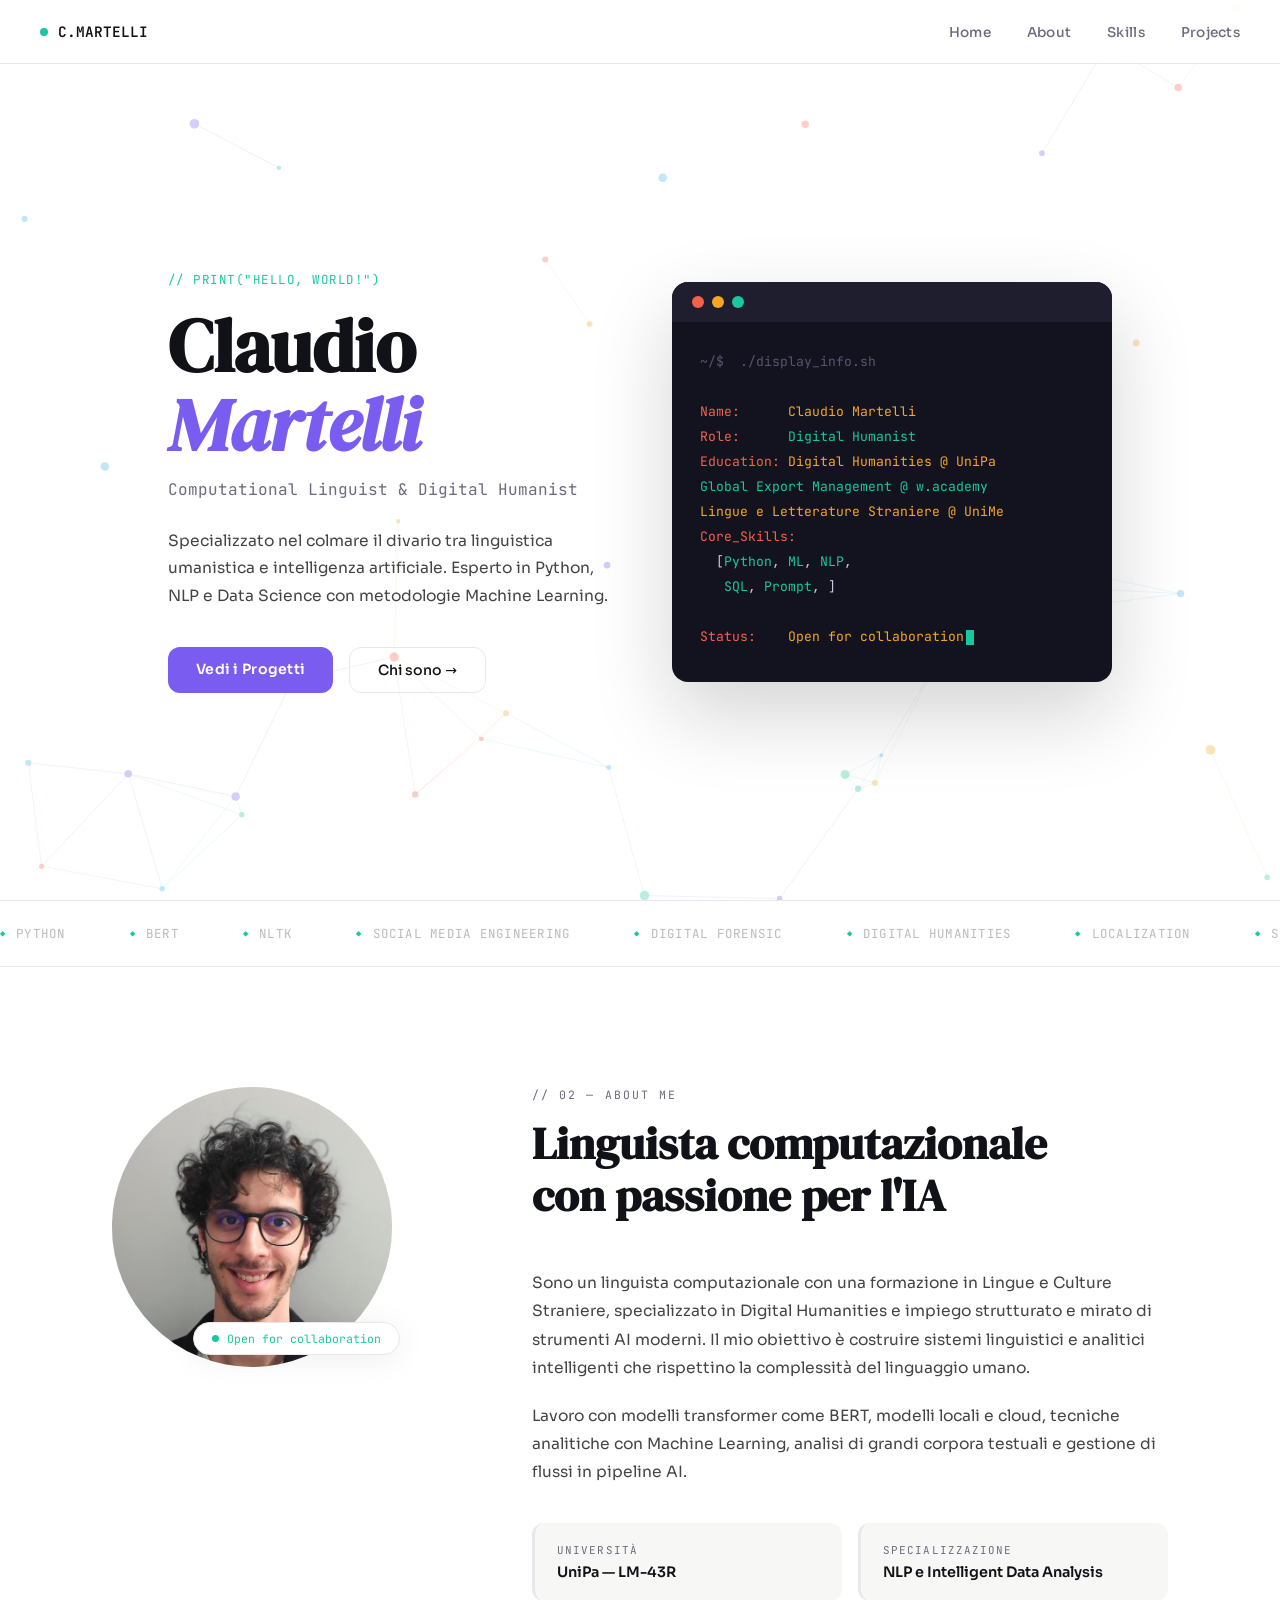
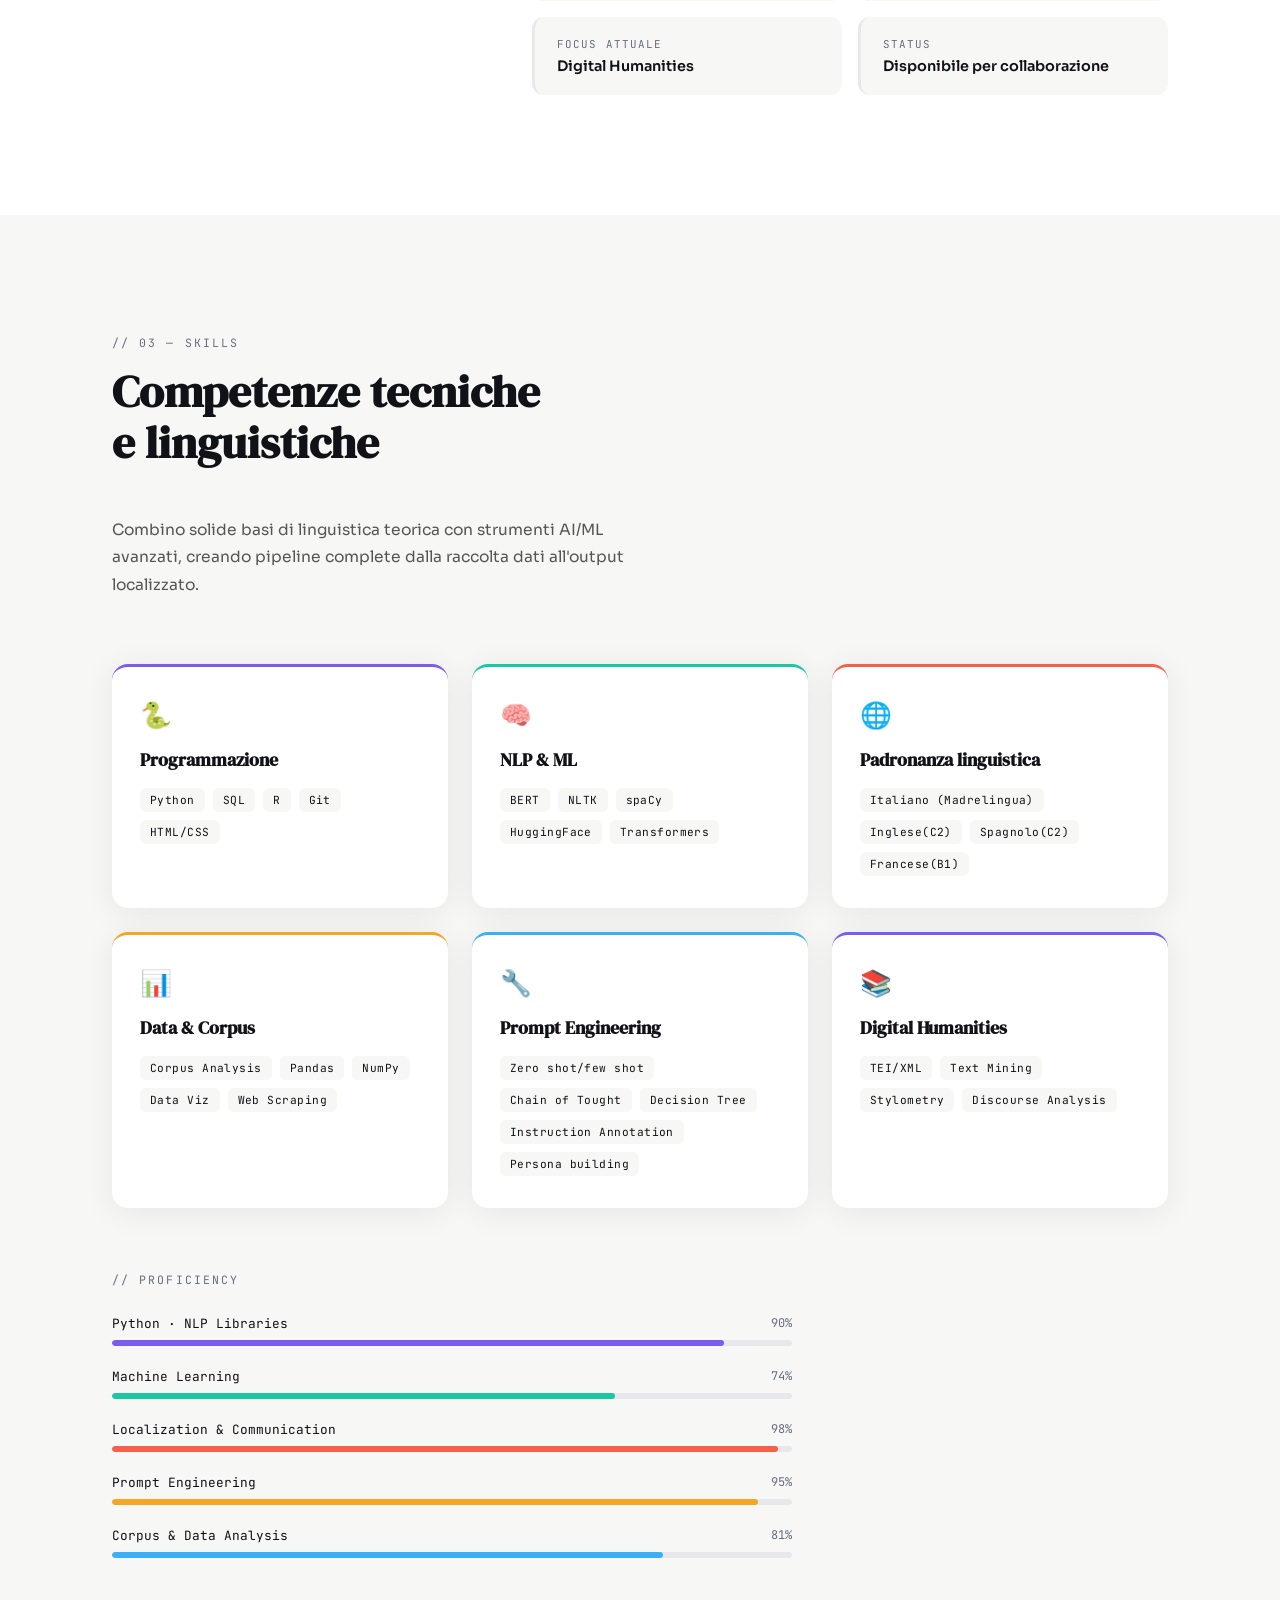
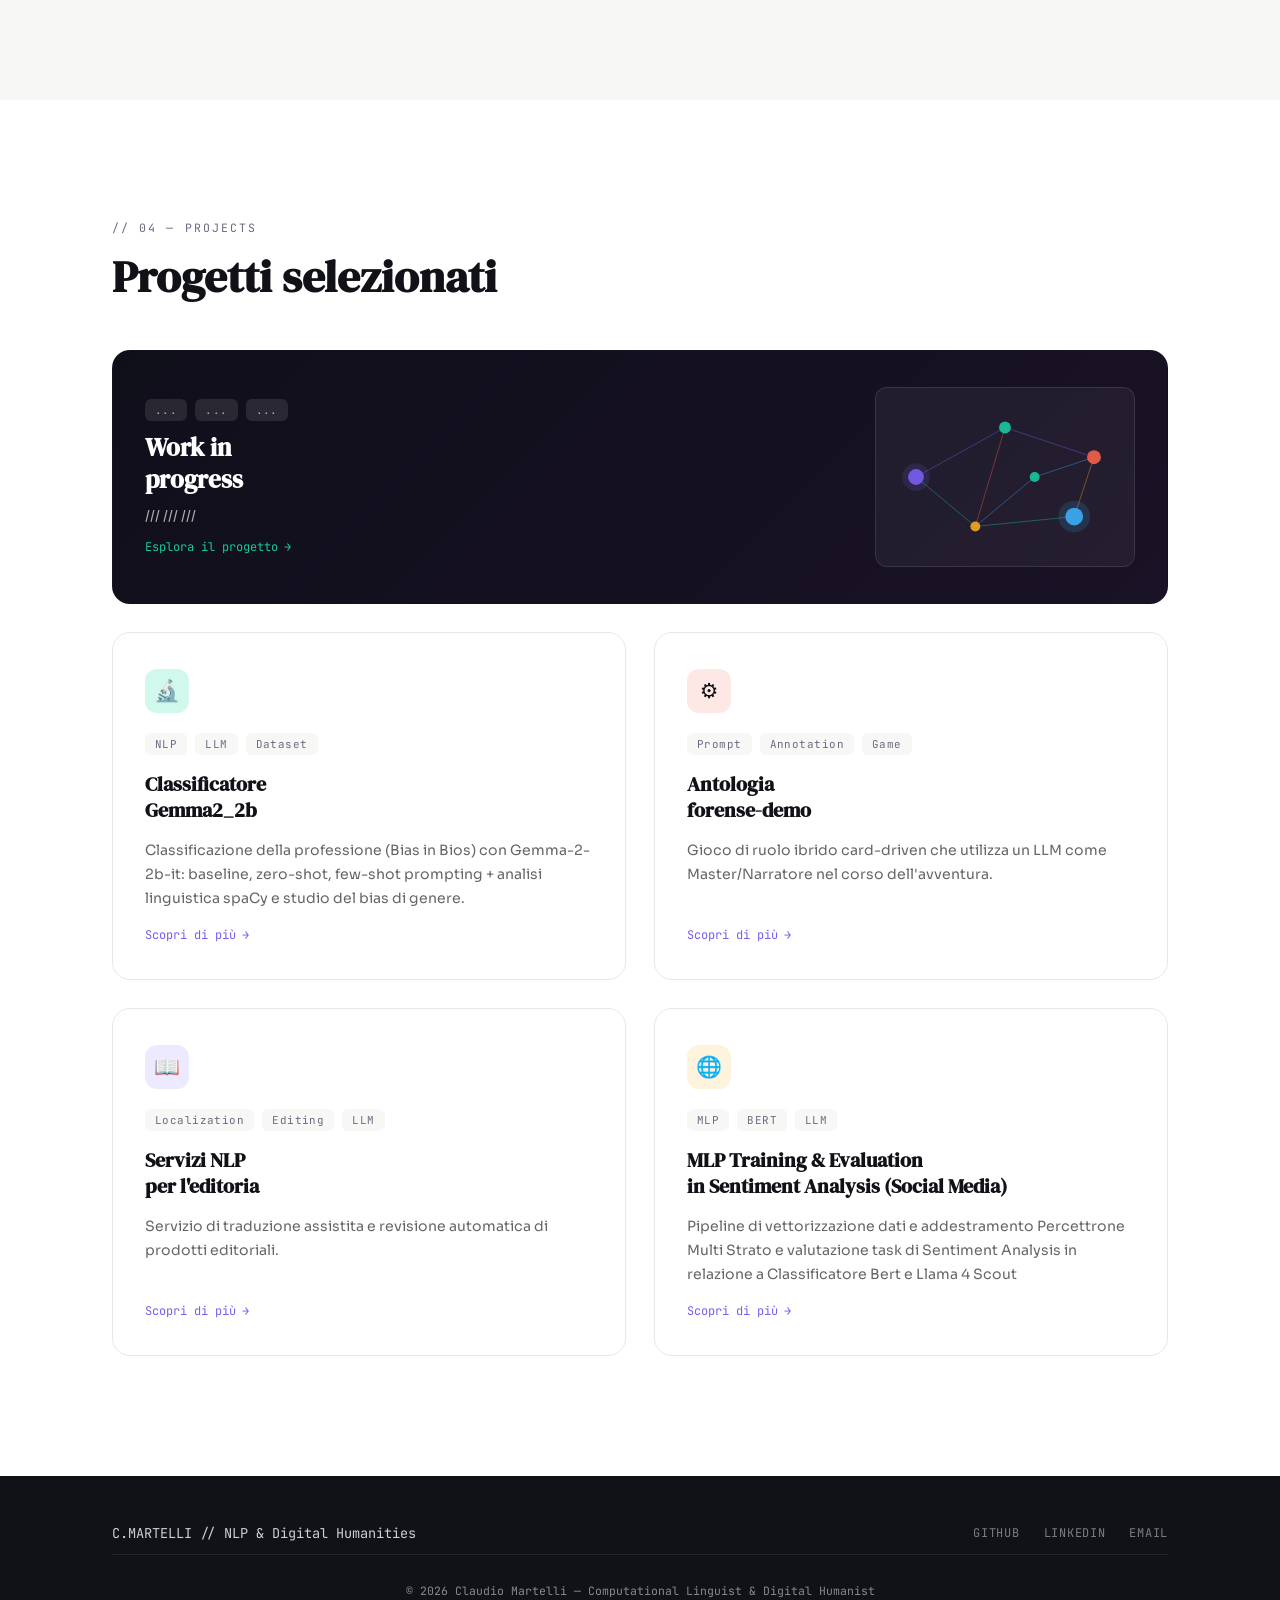
==== commit 609c9d21: "Update skill percentages in index.html" ====
--- a/index.html
+++ b/index.html
@@ -253,7 +253,7 @@
           <div class="skill-bar-fill bar-violet"></div>
         </div>
       </div>
-      <div class="skill-bar-item" data-pct="82">
+      <div class="skill-bar-item" data-pct="74">
         <div class="skill-bar-header">
           <span class="skill-bar-name">Machine Learning</span>
           <span class="skill-bar-pct">74%</span>
@@ -262,7 +262,7 @@
           <div class="skill-bar-fill bar-teal"></div>
         </div>
       </div>
-      <div class="skill-bar-item" data-pct="100">
+      <div class="skill-bar-item" data-pct="98">
         <div class="skill-bar-header">
           <span class="skill-bar-name">Localization & Communication</span>
           <span class="skill-bar-pct">98%</span>
@@ -271,7 +271,7 @@
           <div class="skill-bar-fill bar-coral"></div>
         </div>
       </div>
-      <div class="skill-bar-item" data-pct="85">
+      <div class="skill-bar-item" data-pct="95">
         <div class="skill-bar-header">
           <span class="skill-bar-name">Prompt Engineering</span>
           <span class="skill-bar-pct">95%</span>
@@ -280,7 +280,7 @@
           <div class="skill-bar-fill bar-amber"></div>
         </div>
       </div>
-      <div class="skill-bar-item" data-pct="75">
+      <div class="skill-bar-item" data-pct="81">
         <div class="skill-bar-header">
           <span class="skill-bar-name">Corpus &amp; Data Analysis</span>
           <span class="skill-bar-pct">81%</span>
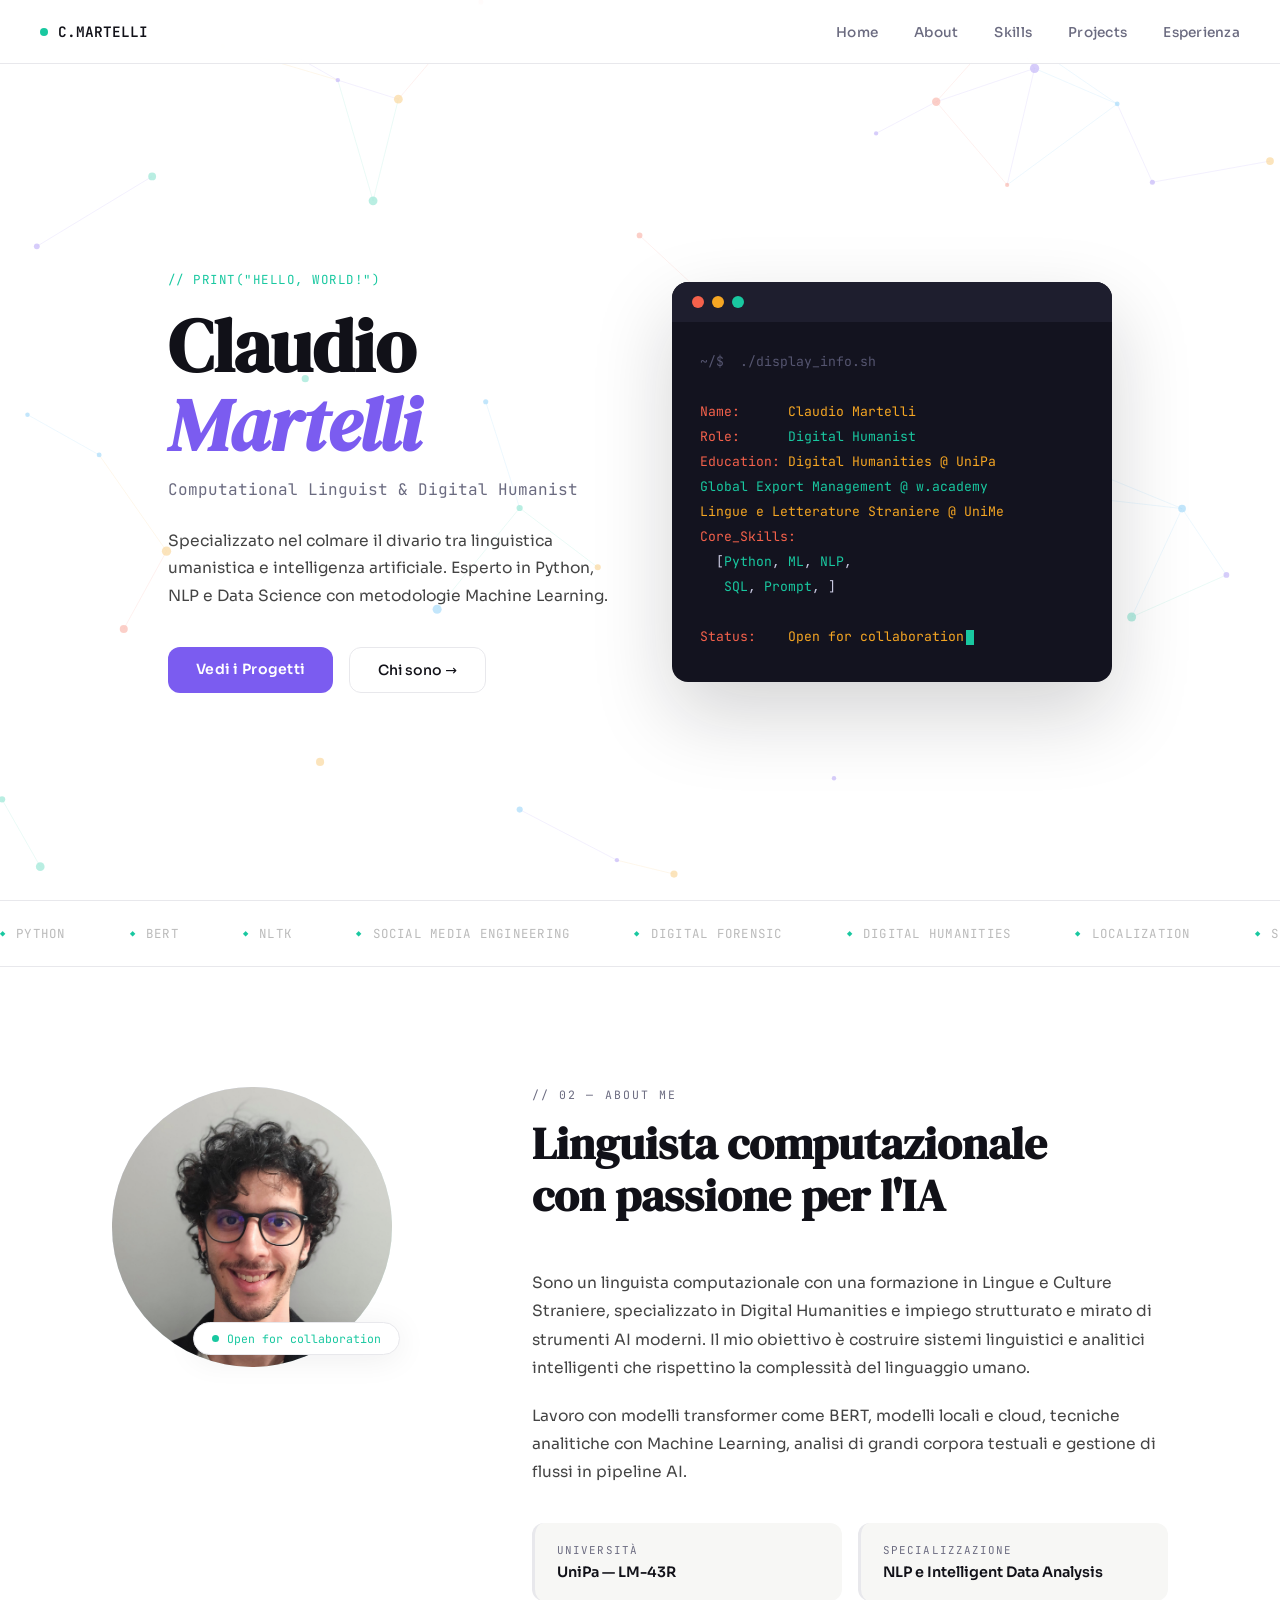
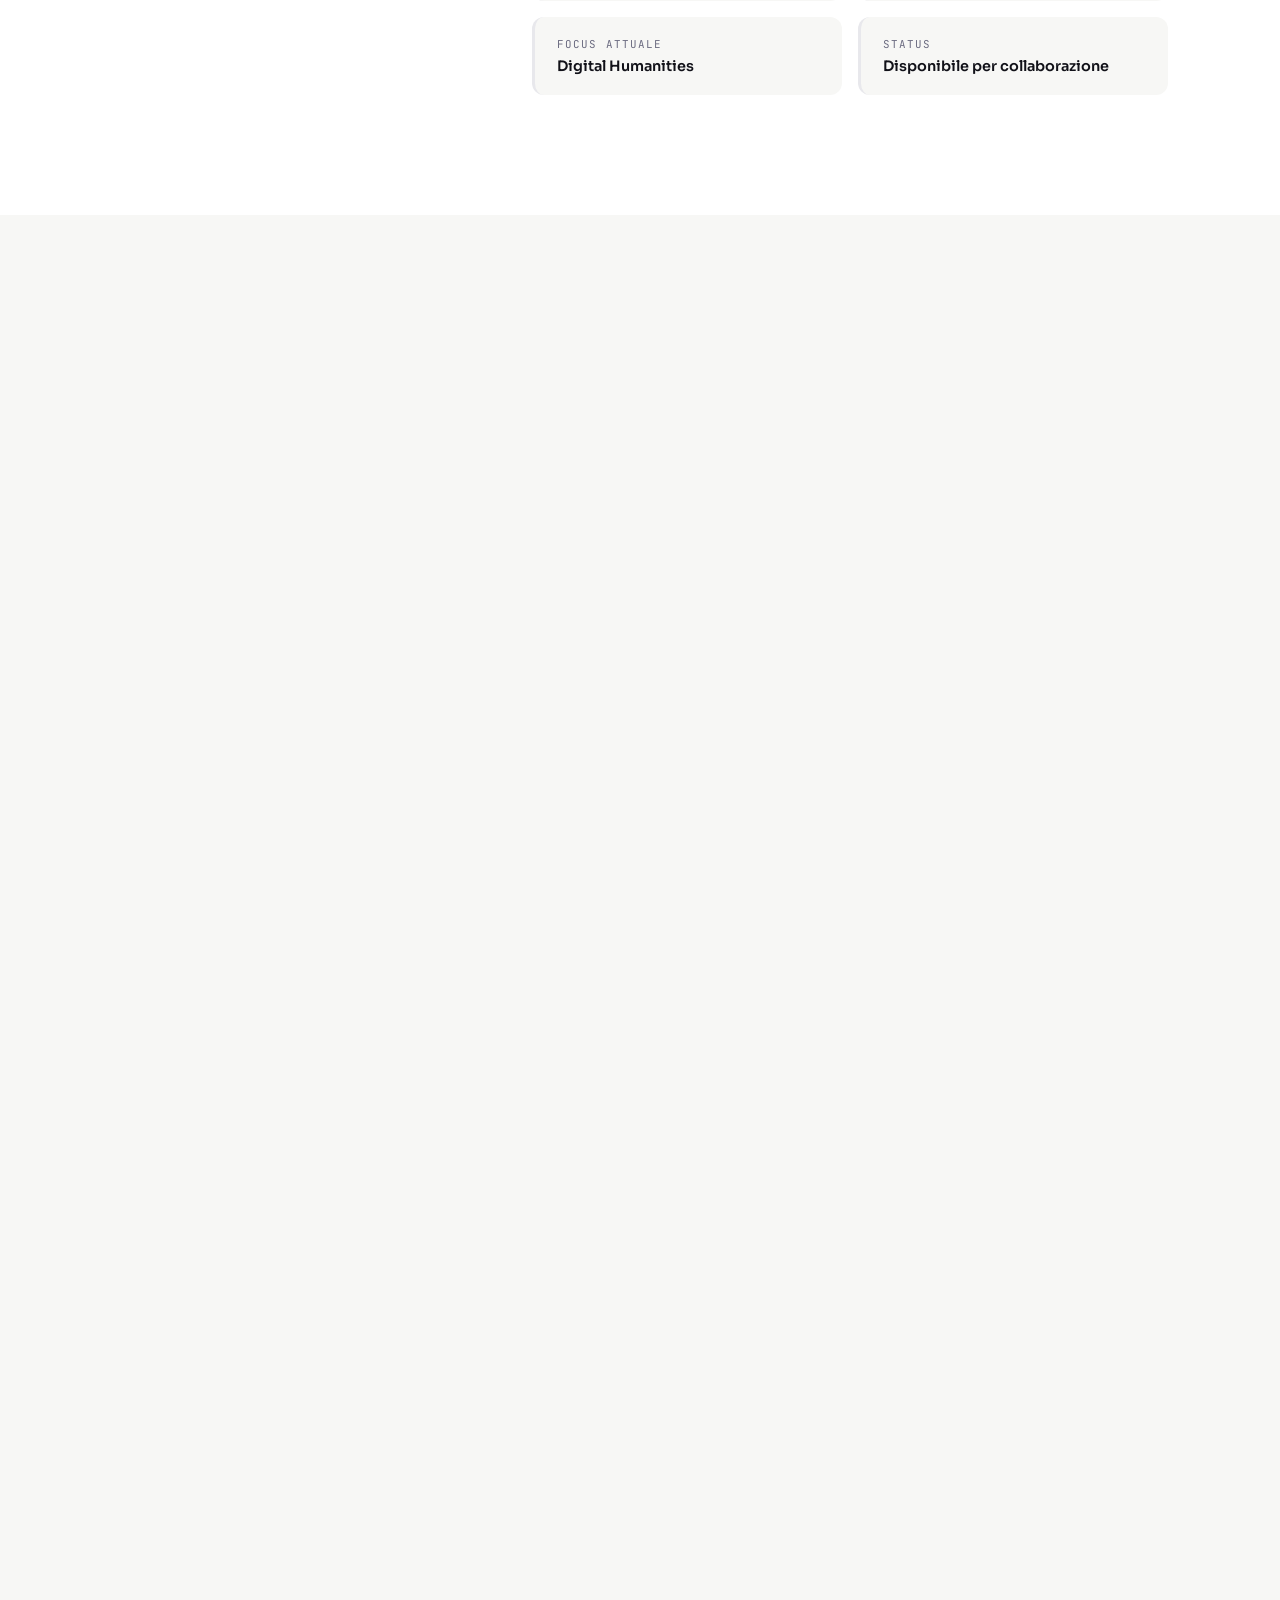
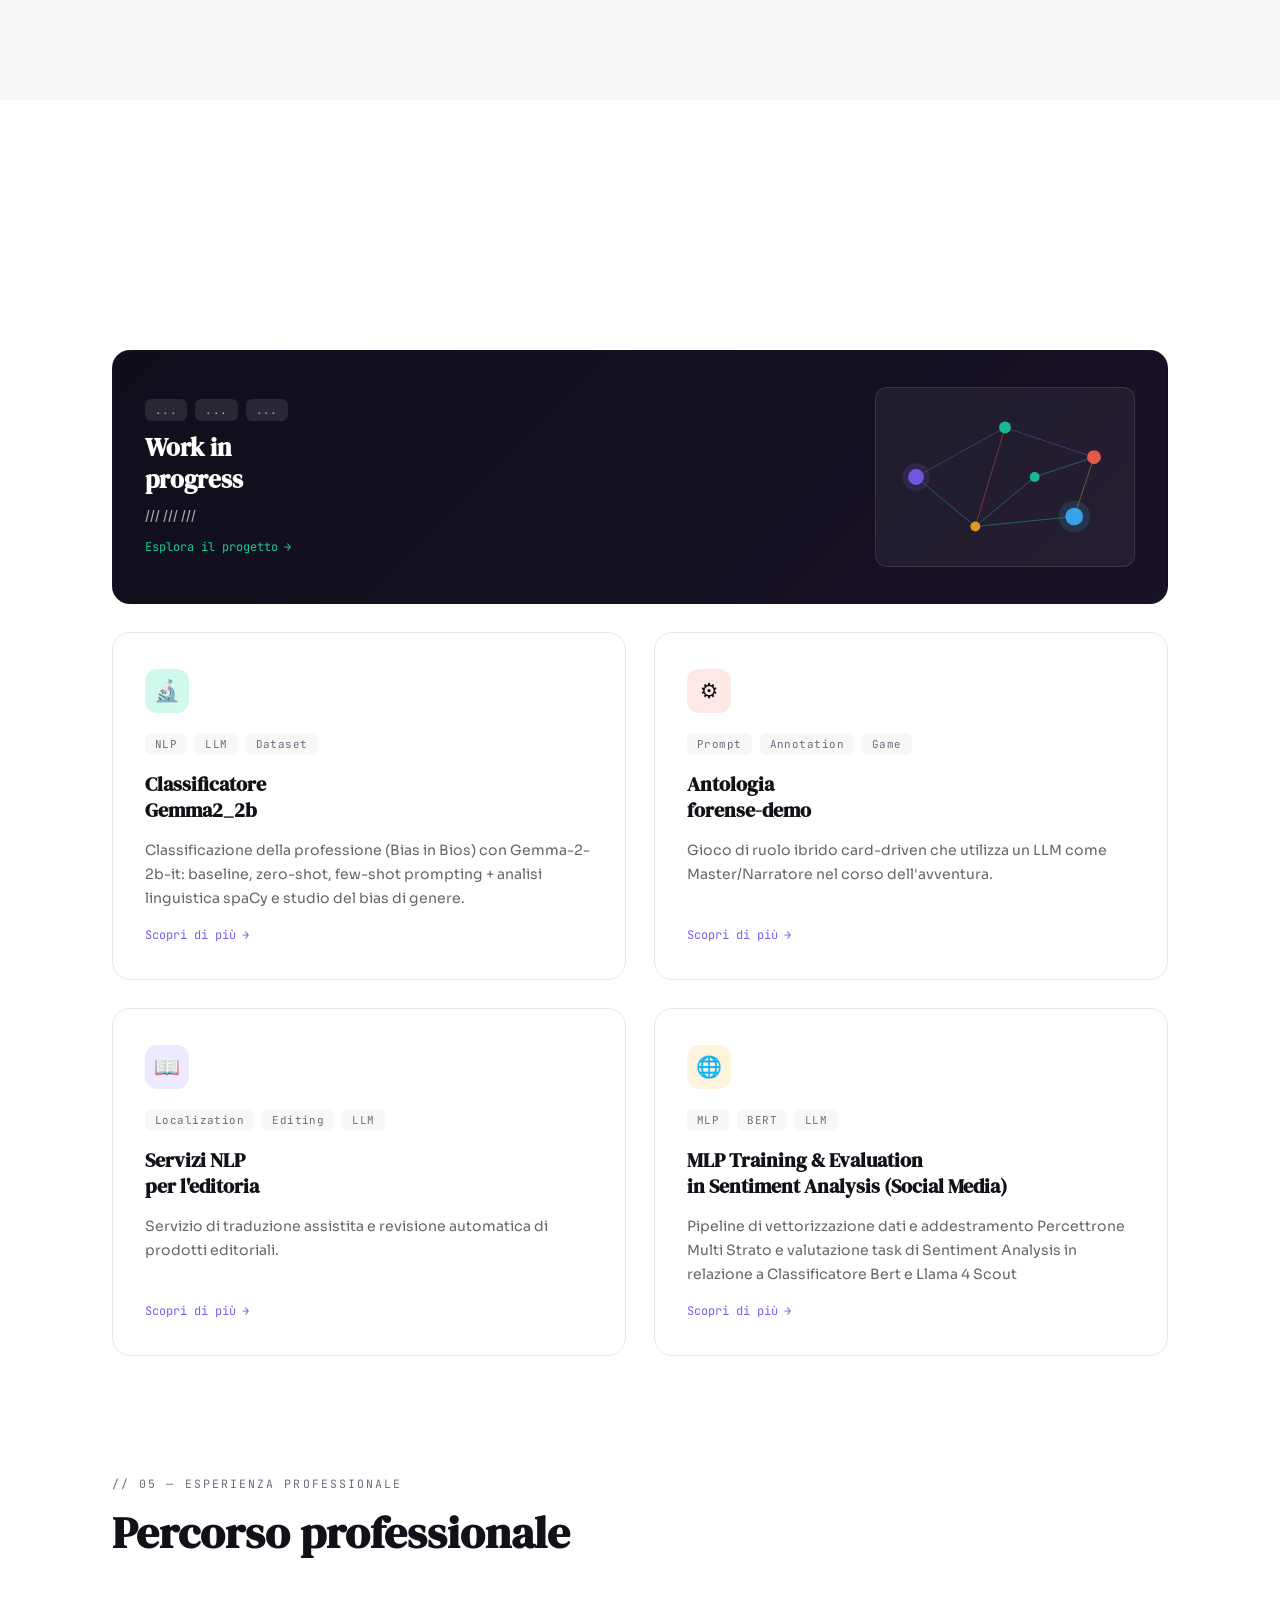
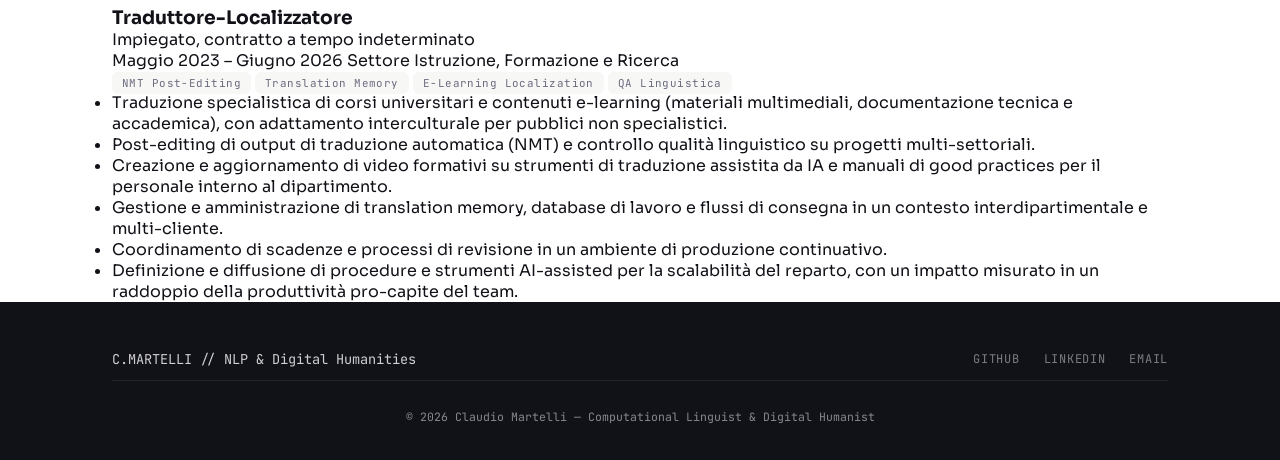
==== commit 8ccb8bee: "Add experience section to index.html Added a new experience section with professional details." ====
--- a/index.html
+++ b/index.html
@@ -26,6 +26,7 @@
     <li><a href="#about">About</a></li>
     <li><a href="#skills">Skills</a></li>
     <li><a href="#projects">Projects</a></li>
+    <li><a href="#experience">Esperienza</a></li>
   </ul>
 </nav>
 
@@ -413,6 +414,51 @@
     </div>
   </div>
 </section>
+  
+<!-- ────────────────────────────────────────
+  SECTION 05 · EXPERIENCE
+──────────────────────────────────────── -->
+<section id="experience">
+  <div class="container">
+    <div class="fade-in">
+      <div class="section-label">// 05 — Esperienza professionale</div>
+      <h2 class="section-title">Percorso professionale</h2>
+    </div>
+
+    <div class="exp-list fade-in">
+
+      <div class="exp-card">
+        <div class="exp-header">
+          <div class="exp-role">
+            <h3 class="exp-title">Traduttore-Localizzatore</h3>
+            <span class="exp-contract">Impiegato, contratto a tempo indeterminato</span>
+          </div>
+          <div class="exp-meta">
+            <span class="exp-period">Maggio 2023 – Giugno 2026</span>
+            <span class="exp-sector">Settore Istruzione, Formazione e Ricerca</span>
+          </div>
+        </div>
+
+        <div class="exp-tags">
+          <span class="project-tag">NMT Post-Editing</span>
+          <span class="project-tag">Translation Memory</span>
+          <span class="project-tag">E-Learning Localization</span>
+          <span class="project-tag">QA Linguistica</span>
+        </div>
+
+        <ul class="exp-bullets">
+          <li>Traduzione specialistica di corsi universitari e contenuti e-learning (materiali multimediali, documentazione tecnica e accademica), con adattamento interculturale per pubblici non specialistici.</li>
+          <li>Post-editing di output di traduzione automatica (NMT) e controllo qualità linguistico su progetti multi-settoriali.</li>
+          <li>Creazione e aggiornamento di video formativi su strumenti di traduzione assistita da IA e manuali di good practices per il personale interno al dipartimento.</li>
+          <li>Gestione e amministrazione di translation memory, database di lavoro e flussi di consegna in un contesto interdipartimentale e multi-cliente.</li>
+          <li>Coordinamento di scadenze e processi di revisione in un ambiente di produzione continuativo.</li>
+          <li>Definizione e diffusione di procedure e strumenti AI-assisted per la scalabilità del reparto, con un impatto misurato in un raddoppio della produttività pro-capite del team.</li>
+        </ul>
+      </div>
+
+    </div>
+  </div>
+</section>
 
 <!-- ── FOOTER ── -->
 <footer>
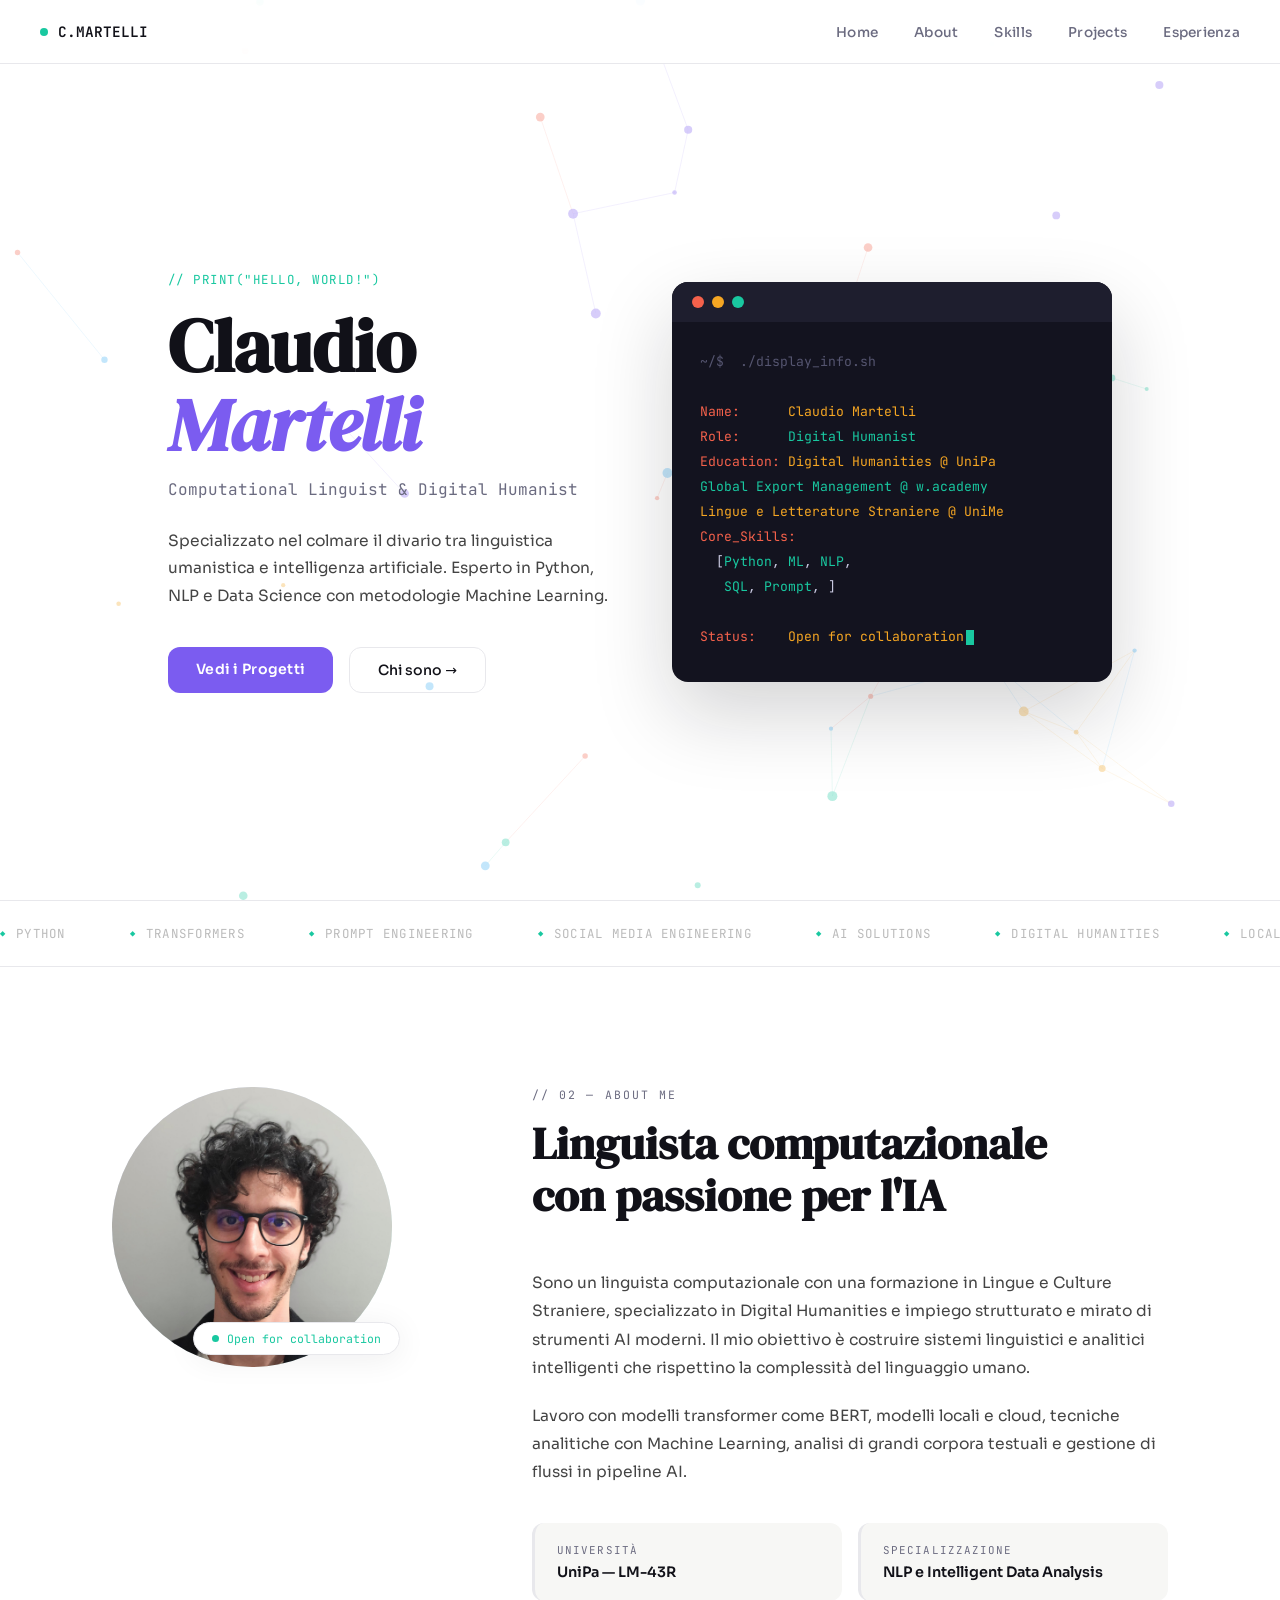
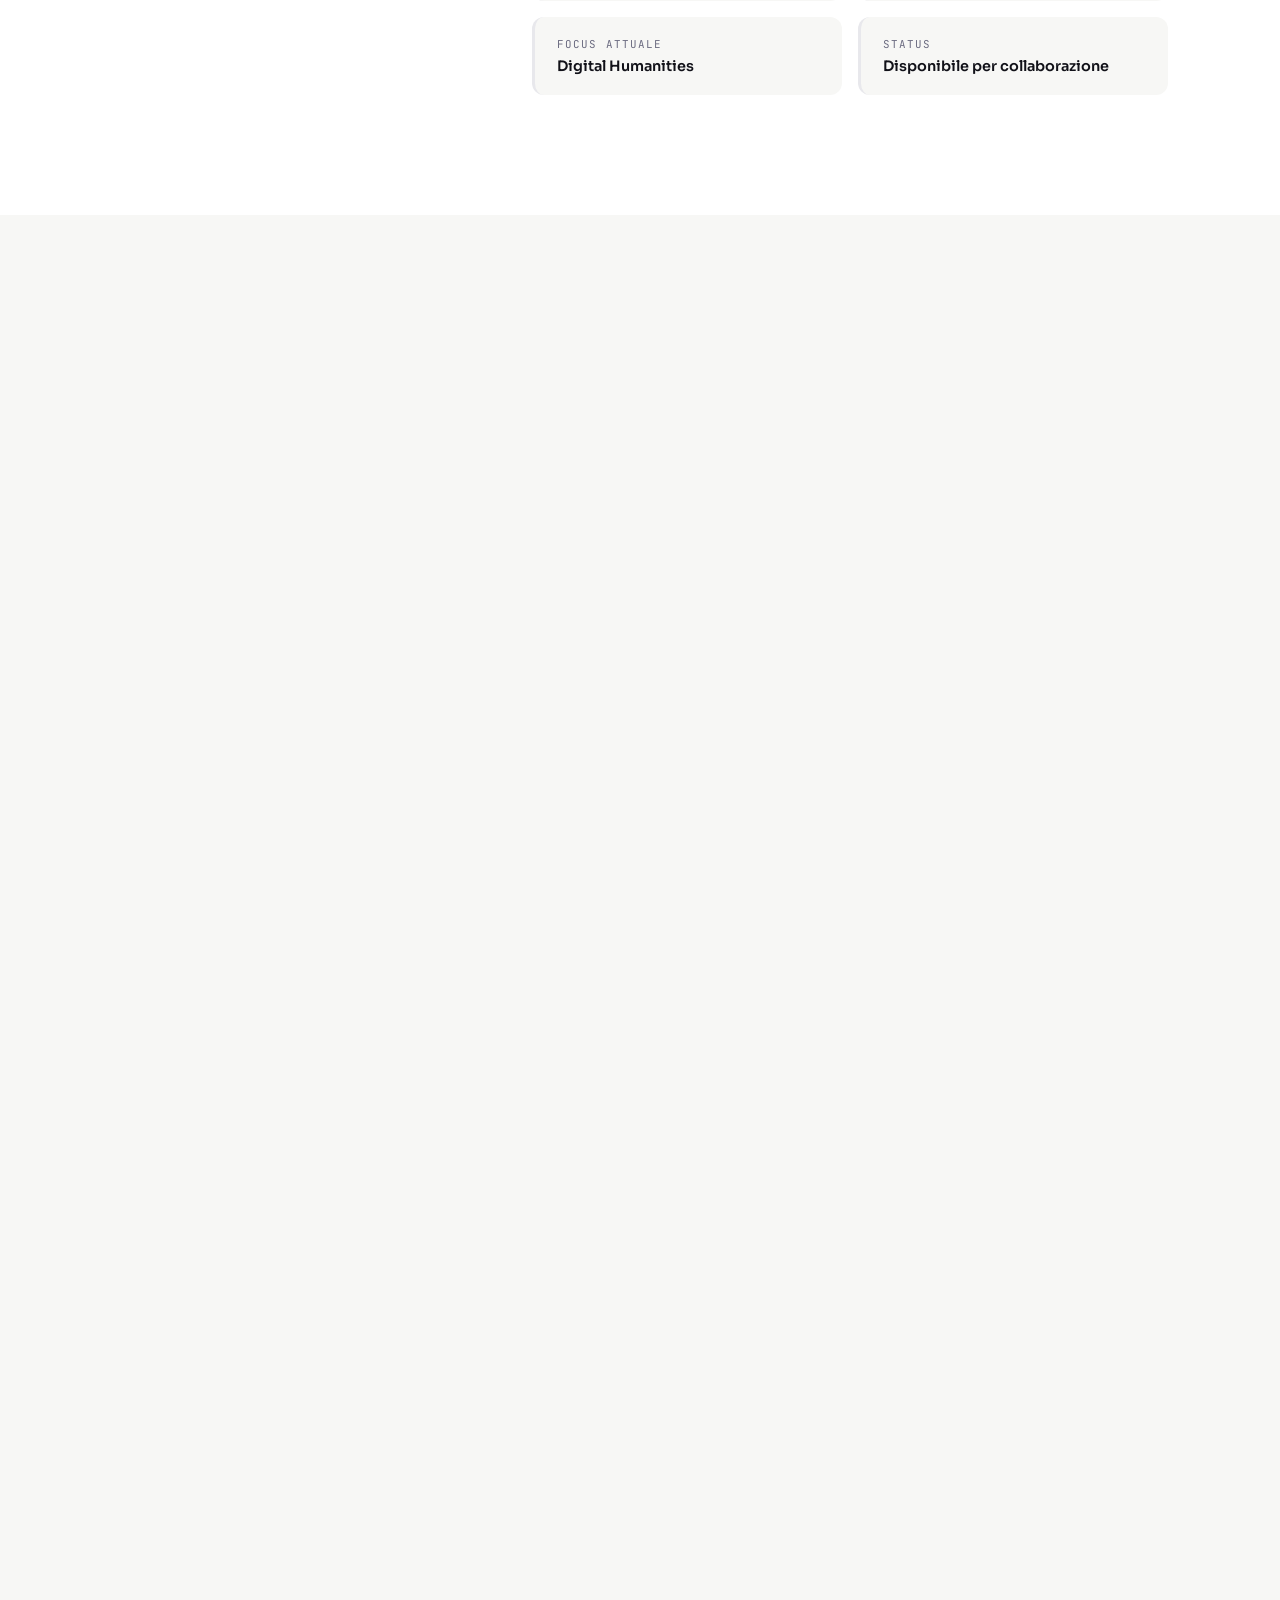
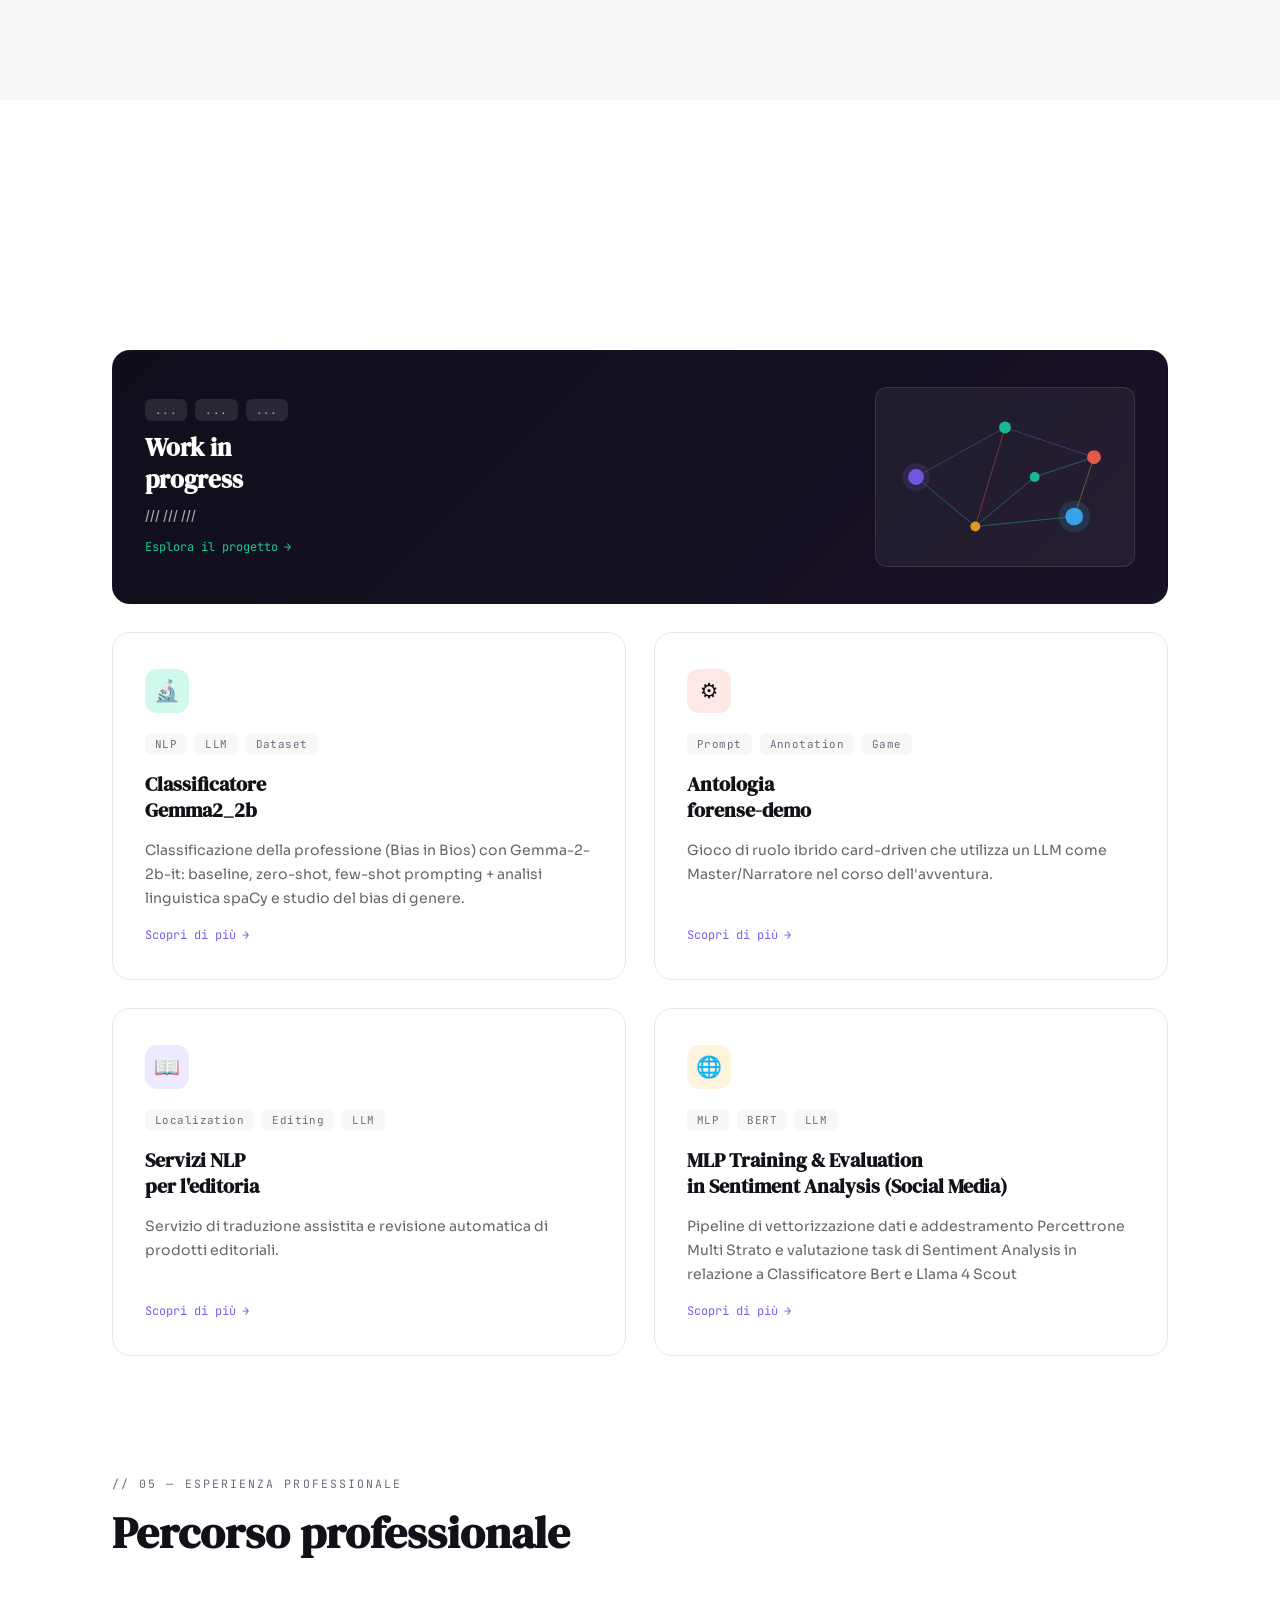
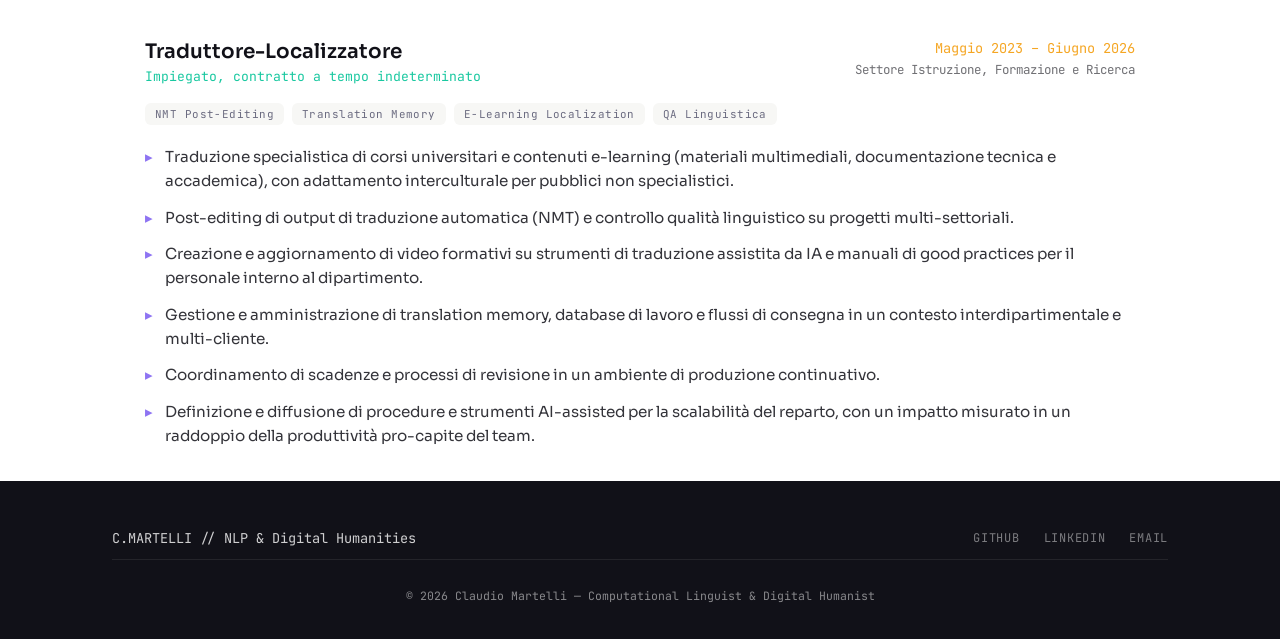
==== commit 78722431: "Update strip items in index.html" ====
--- a/index.html
+++ b/index.html
@@ -84,20 +84,20 @@
 <div class="strip">
   <div class="strip-track" id="stripTrack">
     <span class="strip-item">Python</span>
-    <span class="strip-item">BERT</span>
-    <span class="strip-item">NLTK</span>
+    <span class="strip-item">Transformers</span>
+    <span class="strip-item">Prompt Engineering</span>
     <span class="strip-item">Social Media Engineering</span>
-    <span class="strip-item">Digital Forensic</span>
+    <span class="strip-item">AI solutions</span>
     <span class="strip-item">Digital Humanities</span>
     <span class="strip-item">Localization</span>
     <span class="strip-item">SQL</span>
     <span class="strip-item">Data Science</span>
     <span class="strip-item">Machine Translation</span>
     <span class="strip-item">Python</span>
-    <span class="strip-item">BERT</span>
-    <span class="strip-item">NLTK</span>
+    <span class="strip-item">Transformers</span>
+    <span class="strip-item">Prompt Engineering</span>
     <span class="strip-item">Social Media Engineering</span>
-    <span class="strip-item">Digital Forensic</span>
+    <span class="strip-item">AI solutions</span>
     <span class="strip-item">Digital Humanities</span>
     <span class="strip-item">Localization</span>
     <span class="strip-item">SQL</span>
--- a/styles.css
+++ b/styles.css
@@ -626,6 +626,107 @@
   }
   .mini-network { width: 100%; height: 100%; }
 
+/* ── EXPERIENCE SECTION ── */
+.exp-list {
+  display: flex;
+  flex-direction: column;
+  gap: 24px;
+  margin-top: 40px;
+}
+
+.exp-card {
+  background: rgba(255, 255, 255, 0.03);
+  border: 1px solid rgba(255, 255, 255, 0.08);
+  border-radius: 16px;
+  padding: 32px;
+  transition: border-color .25s ease, transform .25s ease;
+}
+
+.exp-card:hover {
+  border-color: rgba(123, 92, 240, 0.4);
+  transform: translateY(-2px);
+}
+
+.exp-header {
+  display: flex;
+  flex-wrap: wrap;
+  justify-content: space-between;
+  align-items: flex-start;
+  gap: 16px;
+  margin-bottom: 18px;
+}
+
+.exp-role { display: flex; flex-direction: column; gap: 4px; }
+
+.exp-title {
+  font-family: 'Sora', sans-serif;
+  font-size: 1.25rem;
+  font-weight: 600;
+  margin: 0;
+}
+
+.exp-contract {
+  font-family: 'JetBrains Mono', monospace;
+  font-size: 0.82rem;
+  color: #19c8a0;
+}
+
+.exp-meta {
+  display: flex;
+  flex-direction: column;
+  align-items: flex-end;
+  gap: 4px;
+  text-align: right;
+}
+
+.exp-period {
+  font-family: 'JetBrains Mono', monospace;
+  font-size: 0.85rem;
+  color: #f5a623;
+}
+
+.exp-sector {
+  font-family: 'JetBrains Mono', monospace;
+  font-size: 0.78rem;
+  opacity: 0.6;
+}
+
+.exp-tags {
+  display: flex;
+  flex-wrap: wrap;
+  gap: 8px;
+  margin-bottom: 20px;
+}
+
+.exp-bullets {
+  list-style: none;
+  padding: 0;
+  margin: 0;
+  display: flex;
+  flex-direction: column;
+  gap: 12px;
+}
+
+.exp-bullets li {
+  position: relative;
+  padding-left: 20px;
+  font-size: 0.95rem;
+  line-height: 1.6;
+  opacity: 0.85;
+}
+
+.exp-bullets li::before {
+  content: "▸";
+  position: absolute;
+  left: 0;
+  color: #7b5cf0;
+}
+
+@media (max-width: 640px) {
+  .exp-header { flex-direction: column; }
+  .exp-meta { align-items: flex-start; text-align: left; }
+}
+
   /* ──────────────────────────────────────────
      FOOTER
   ────────────────────────────────────────── */
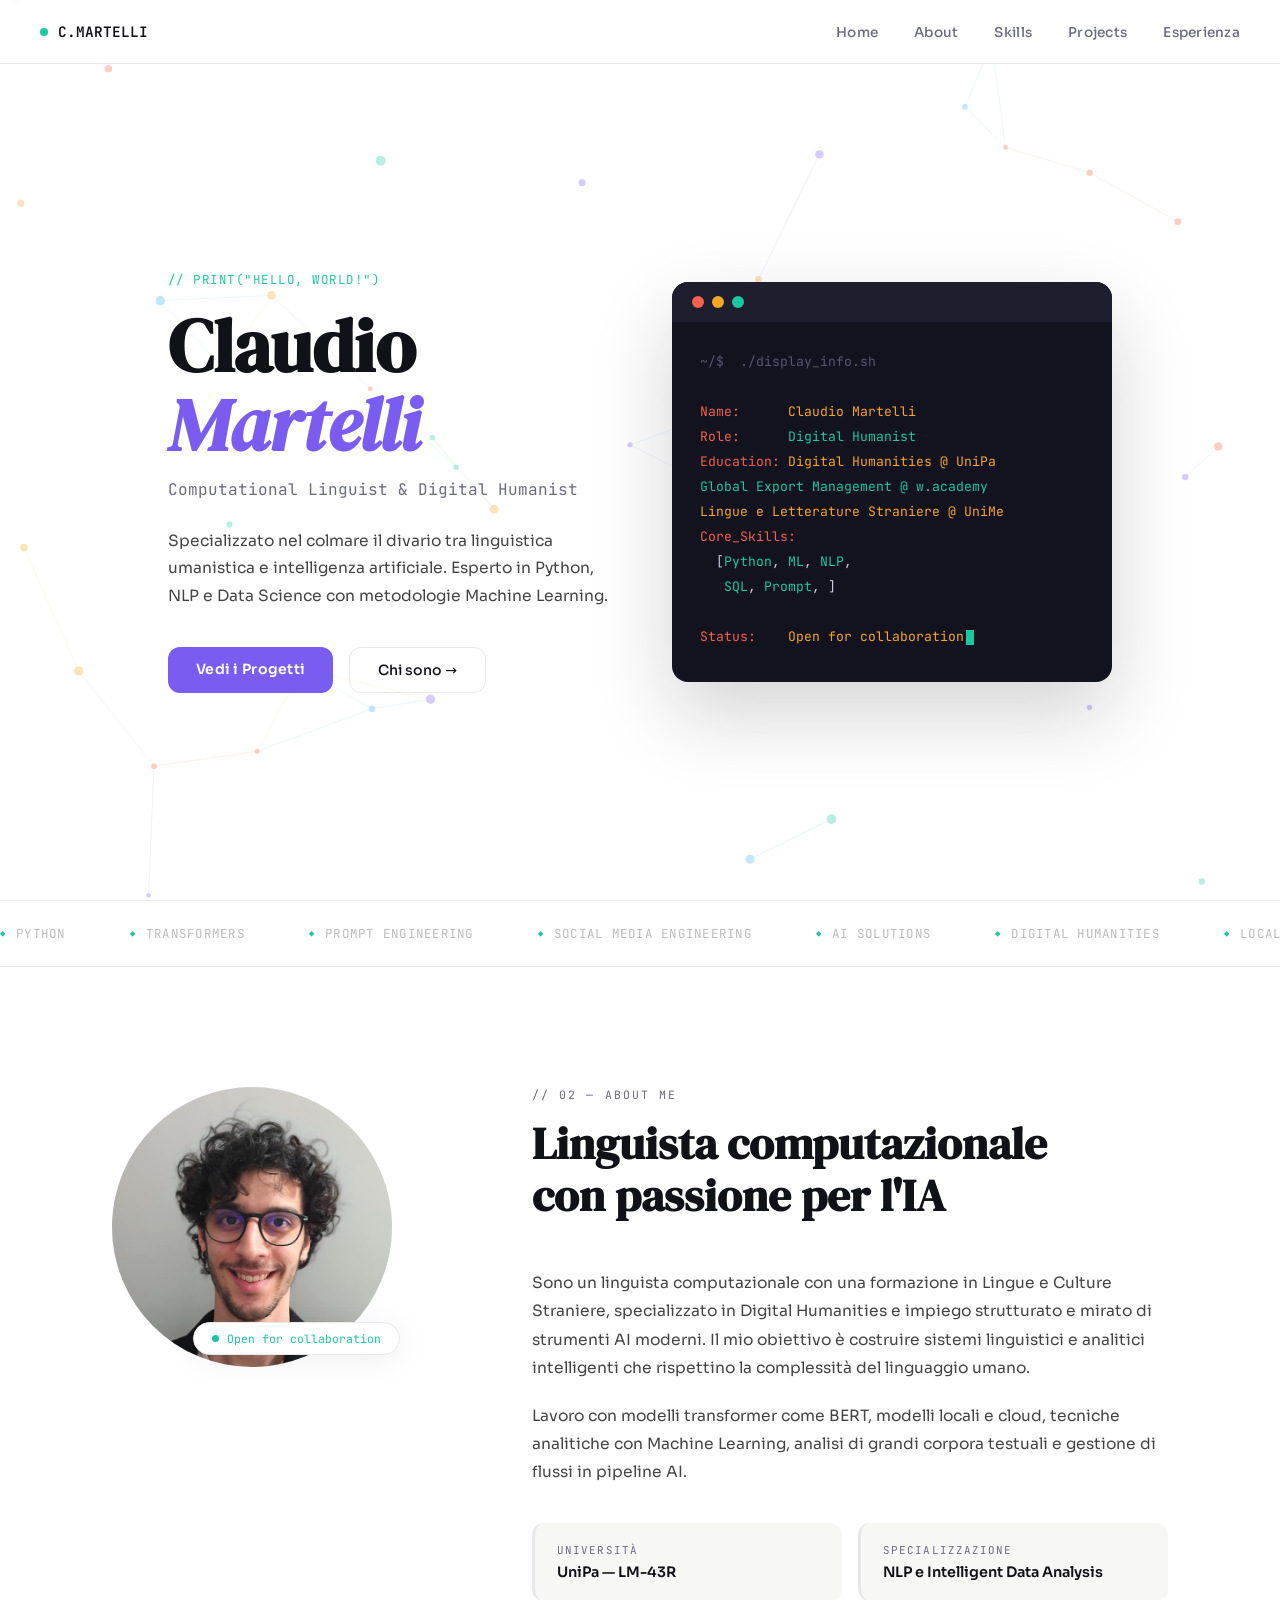
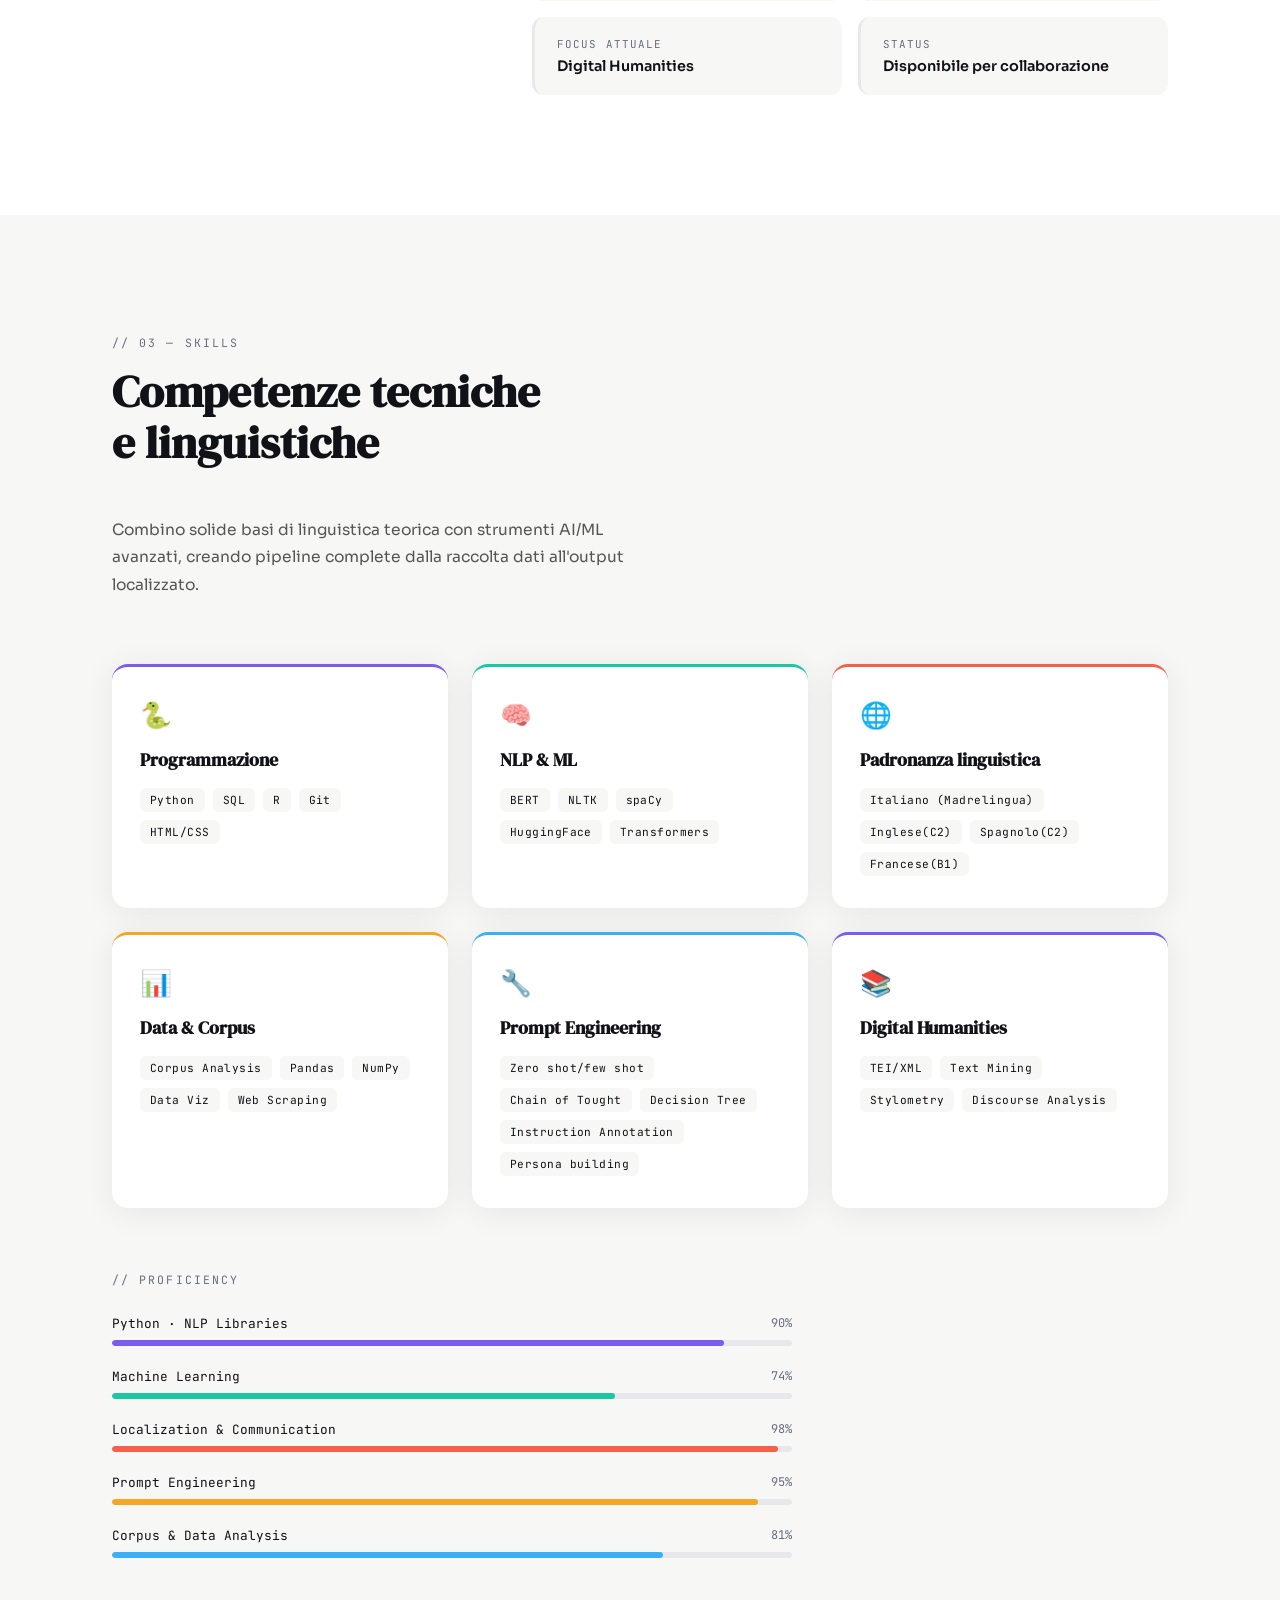
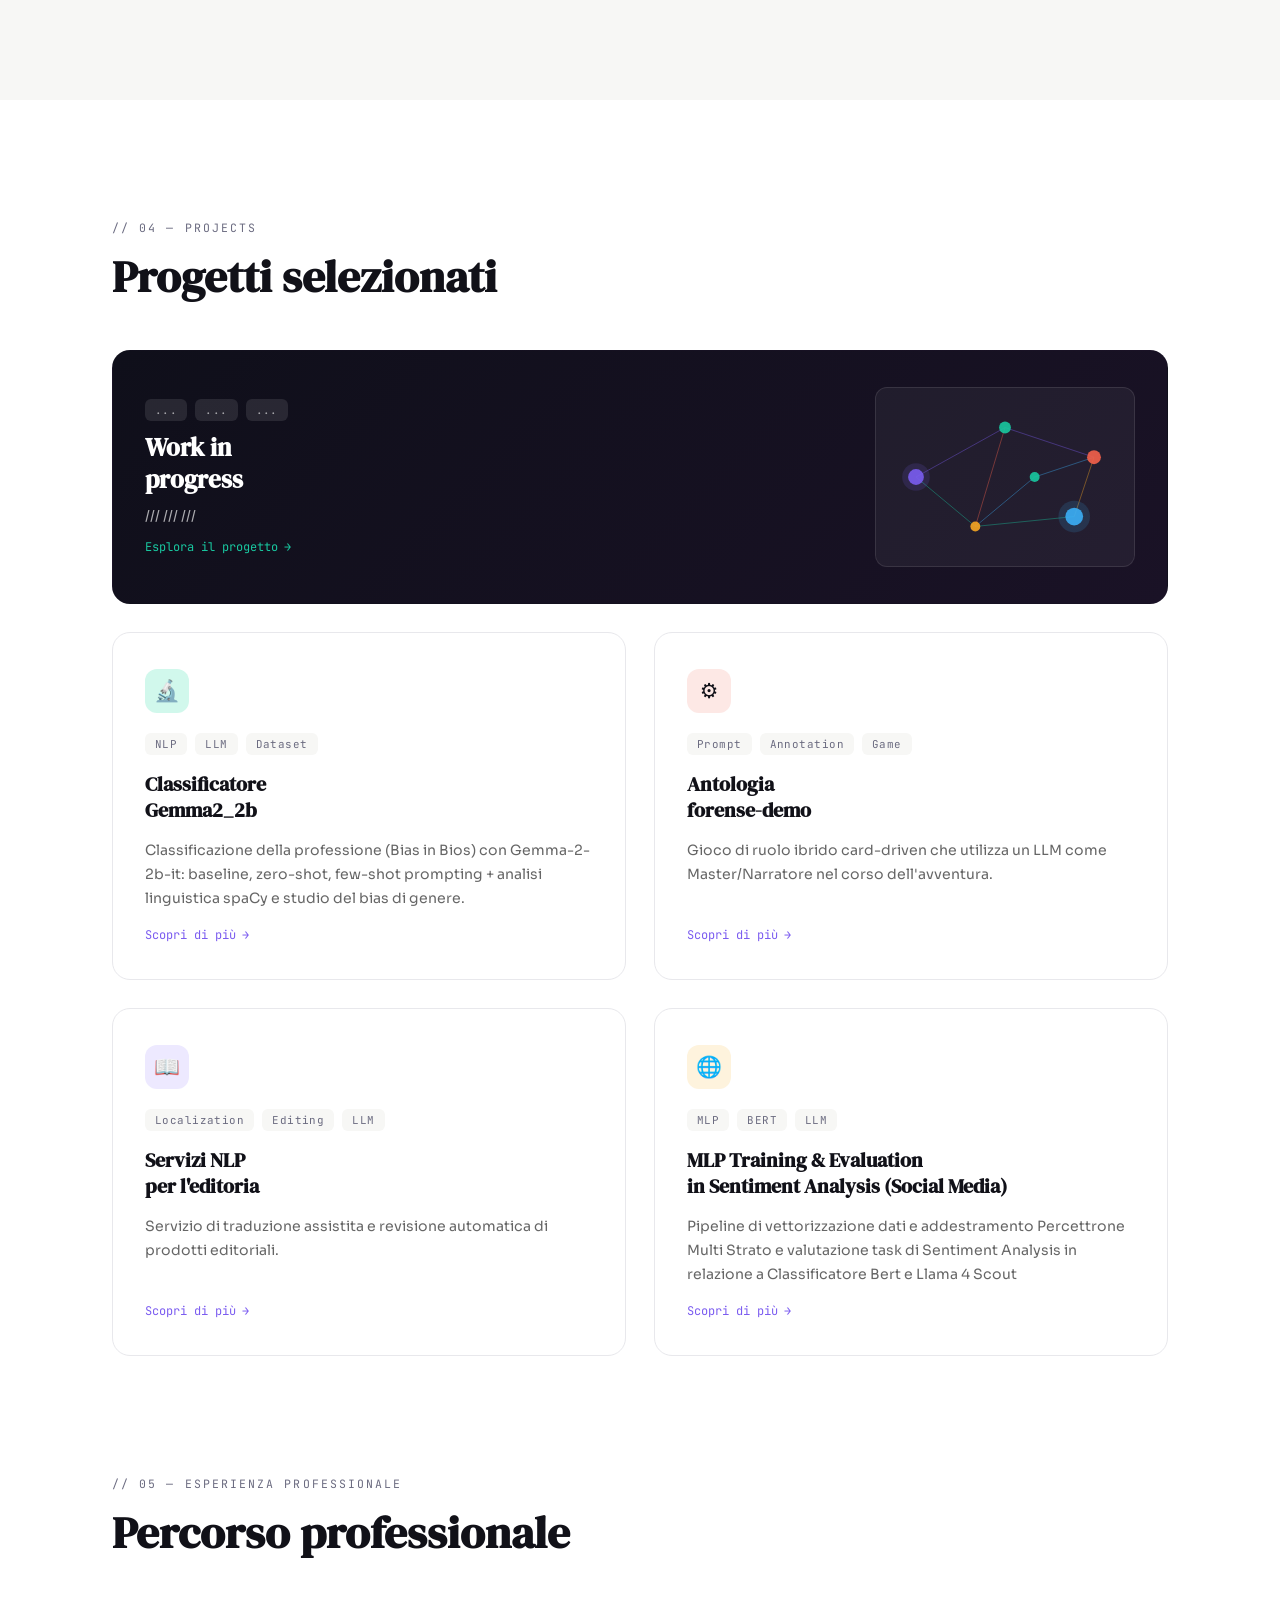
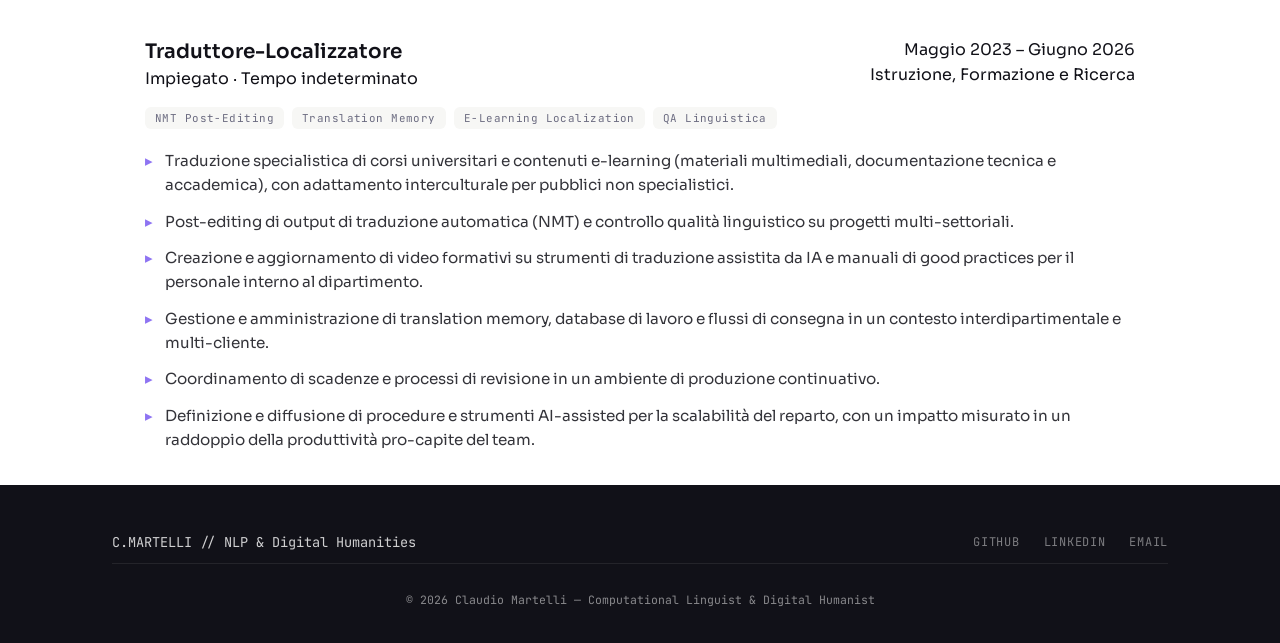
==== commit 328ce837: "Enhance experience card with new details and tags Updated experience section to include detailed res" ====
--- a/index.html
+++ b/index.html
@@ -426,36 +426,39 @@
     </div>
 
     <div class="exp-list fade-in">
-
       <div class="exp-card">
-        <div class="exp-header">
-          <div class="exp-role">
-            <h3 class="exp-title">Traduttore-Localizzatore</h3>
-            <span class="exp-contract">Impiegato, contratto a tempo indeterminato</span>
-          </div>
-          <div class="exp-meta">
-            <span class="exp-period">Maggio 2023 – Giugno 2026</span>
-            <span class="exp-sector">Settore Istruzione, Formazione e Ricerca</span>
-          </div>
-        </div>
-
-        <div class="exp-tags">
-          <span class="project-tag">NMT Post-Editing</span>
-          <span class="project-tag">Translation Memory</span>
-          <span class="project-tag">E-Learning Localization</span>
-          <span class="project-tag">QA Linguistica</span>
-        </div>
-
-        <ul class="exp-bullets">
-          <li>Traduzione specialistica di corsi universitari e contenuti e-learning (materiali multimediali, documentazione tecnica e accademica), con adattamento interculturale per pubblici non specialistici.</li>
-          <li>Post-editing di output di traduzione automatica (NMT) e controllo qualità linguistico su progetti multi-settoriali.</li>
-          <li>Creazione e aggiornamento di video formativi su strumenti di traduzione assistita da IA e manuali di good practices per il personale interno al dipartimento.</li>
-          <li>Gestione e amministrazione di translation memory, database di lavoro e flussi di consegna in un contesto interdipartimentale e multi-cliente.</li>
-          <li>Coordinamento di scadenze e processi di revisione in un ambiente di produzione continuativo.</li>
-          <li>Definizione e diffusione di procedure e strumenti AI-assisted per la scalabilità del reparto, con un impatto misurato in un raddoppio della produttività pro-capite del team.</li>
-        </ul>
-      </div>
-
+        <div class="exp-accent-bar"></div>
+        <div class="exp-body">
+
+          <div class="exp-header">
+            <div class="exp-role">
+              <h3 class="exp-title">Traduttore-Localizzatore</h3>
+              <span class="exp-contract-badge">Impiegato · Tempo indeterminato</span>
+            </div>
+            <div class="exp-meta">
+              <span class="exp-period-badge">Maggio 2023 – Giugno 2026</span>
+              <span class="exp-sector-badge">Istruzione, Formazione e Ricerca</span>
+            </div>
+          </div>
+
+          <div class="exp-tags">
+            <span class="project-tag">NMT Post-Editing</span>
+            <span class="project-tag">Translation Memory</span>
+            <span class="project-tag">E-Learning Localization</span>
+            <span class="project-tag">QA Linguistica</span>
+          </div>
+
+          <ul class="exp-bullets">
+            <li>Traduzione specialistica di corsi universitari e contenuti e-learning (materiali multimediali, documentazione tecnica e accademica), con adattamento interculturale per pubblici non specialistici.</li>
+            <li>Post-editing di output di traduzione automatica (NMT) e controllo qualità linguistico su progetti multi-settoriali.</li>
+            <li>Creazione e aggiornamento di video formativi su strumenti di traduzione assistita da IA e manuali di good practices per il personale interno al dipartimento.</li>
+            <li>Gestione e amministrazione di translation memory, database di lavoro e flussi di consegna in un contesto interdipartimentale e multi-cliente.</li>
+            <li>Coordinamento di scadenze e processi di revisione in un ambiente di produzione continuativo.</li>
+            <li>Definizione e diffusione di procedure e strumenti AI-assisted per la scalabilità del reparto, con un impatto misurato in un raddoppio della produttività pro-capite del team.</li>
+          </ul>
+
+        </div>
+      </div>
     </div>
   </div>
 </section>
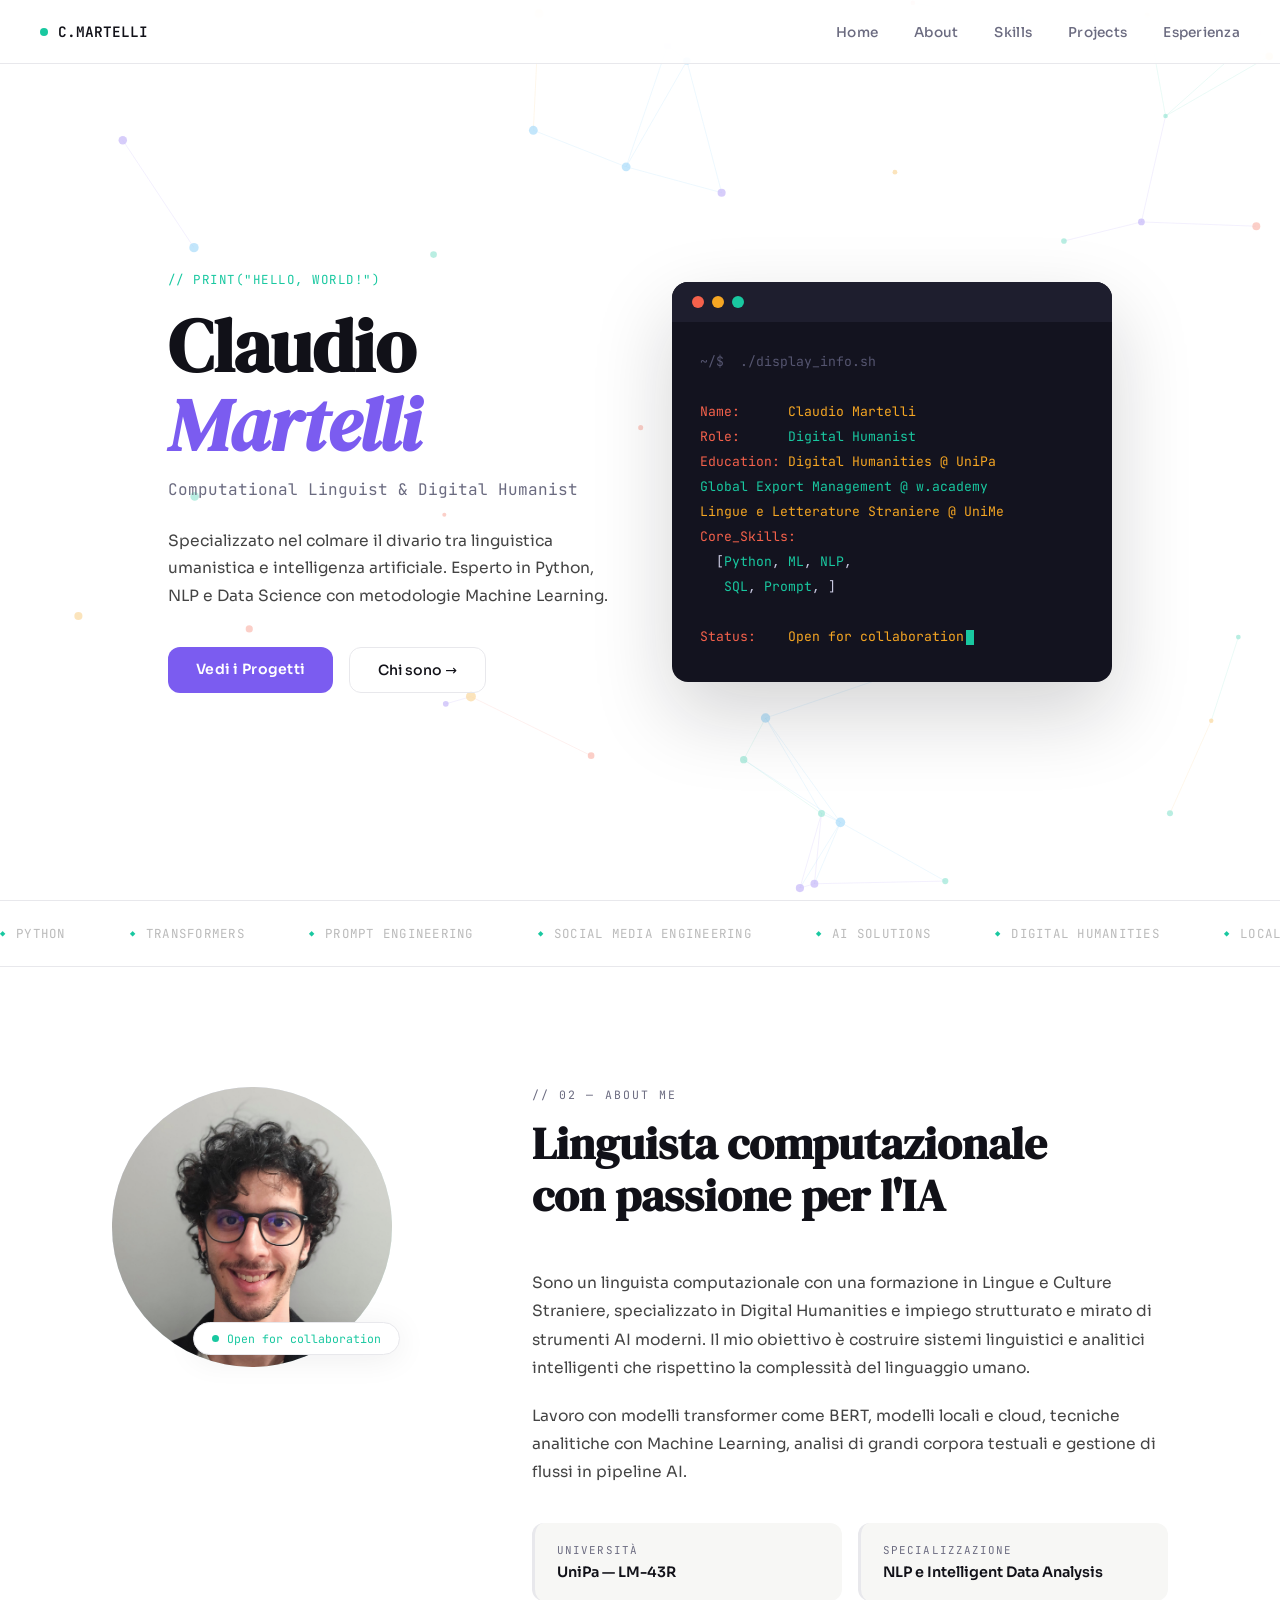
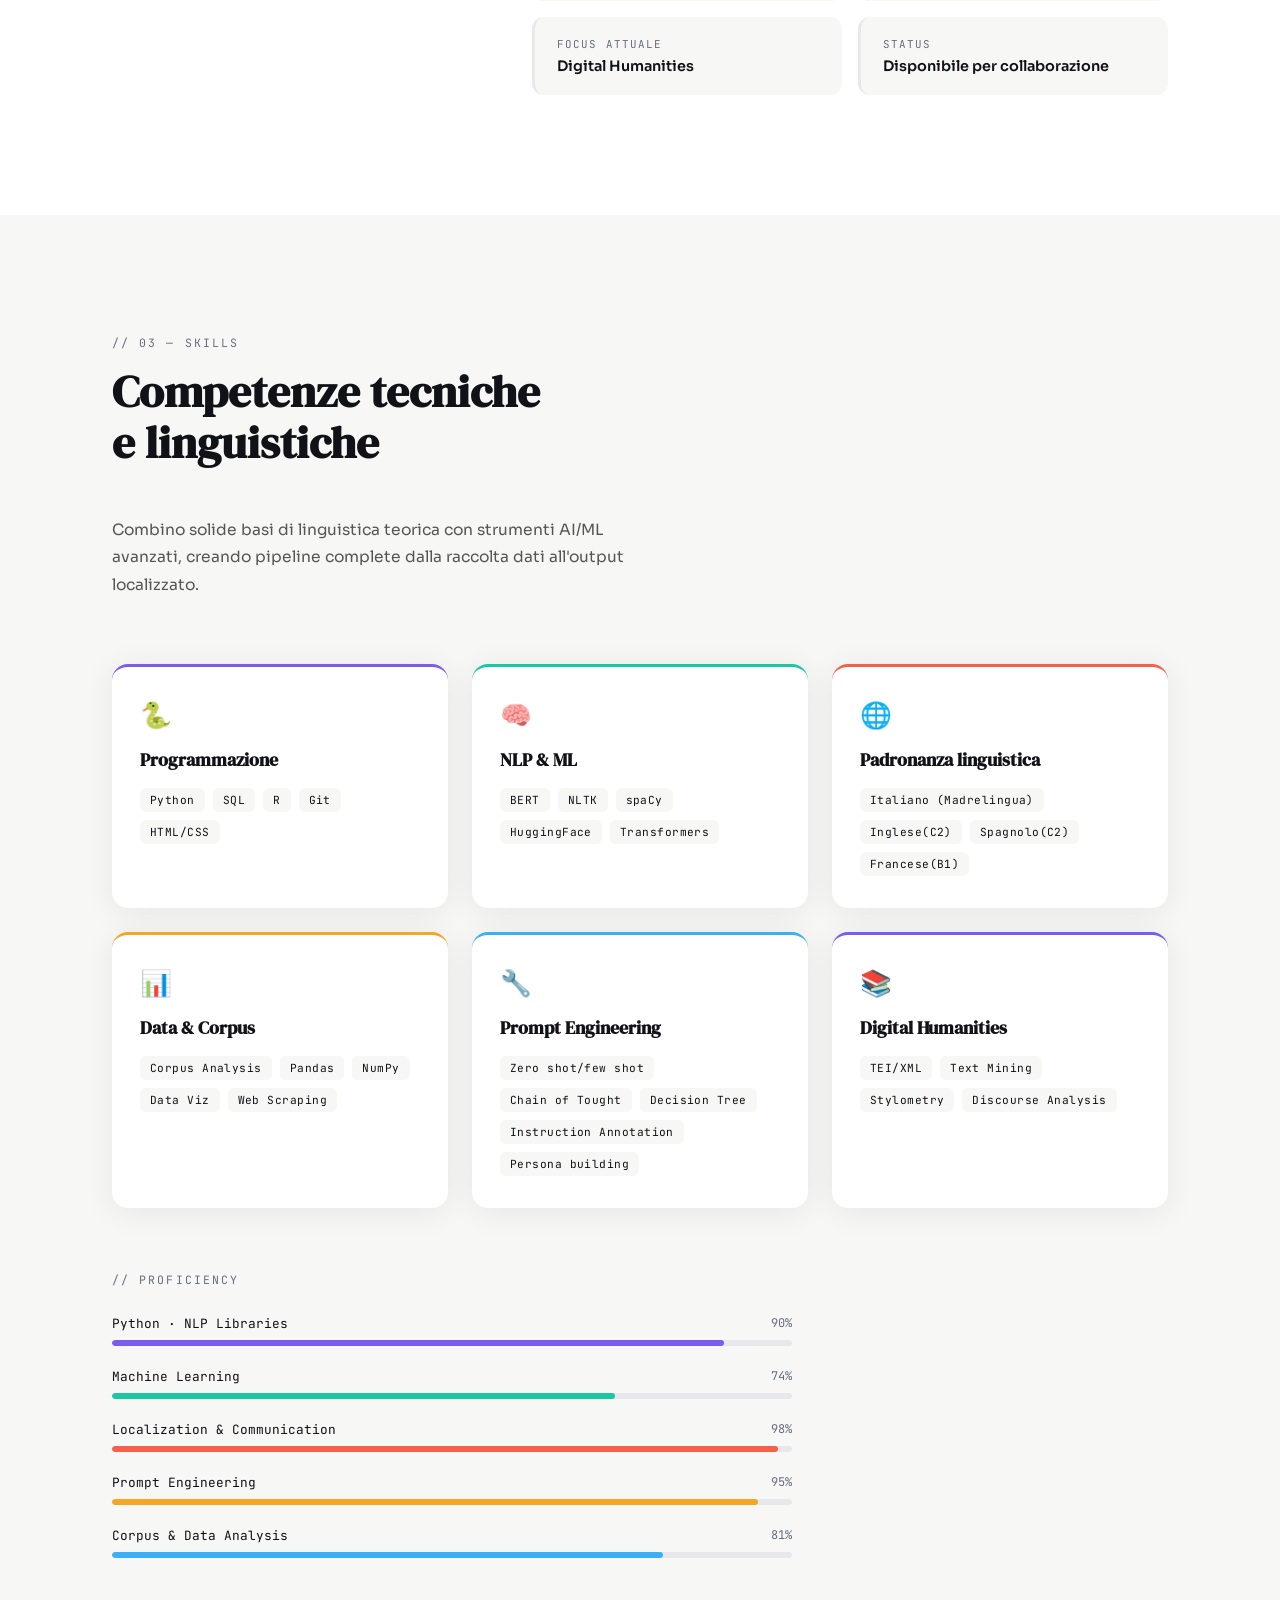
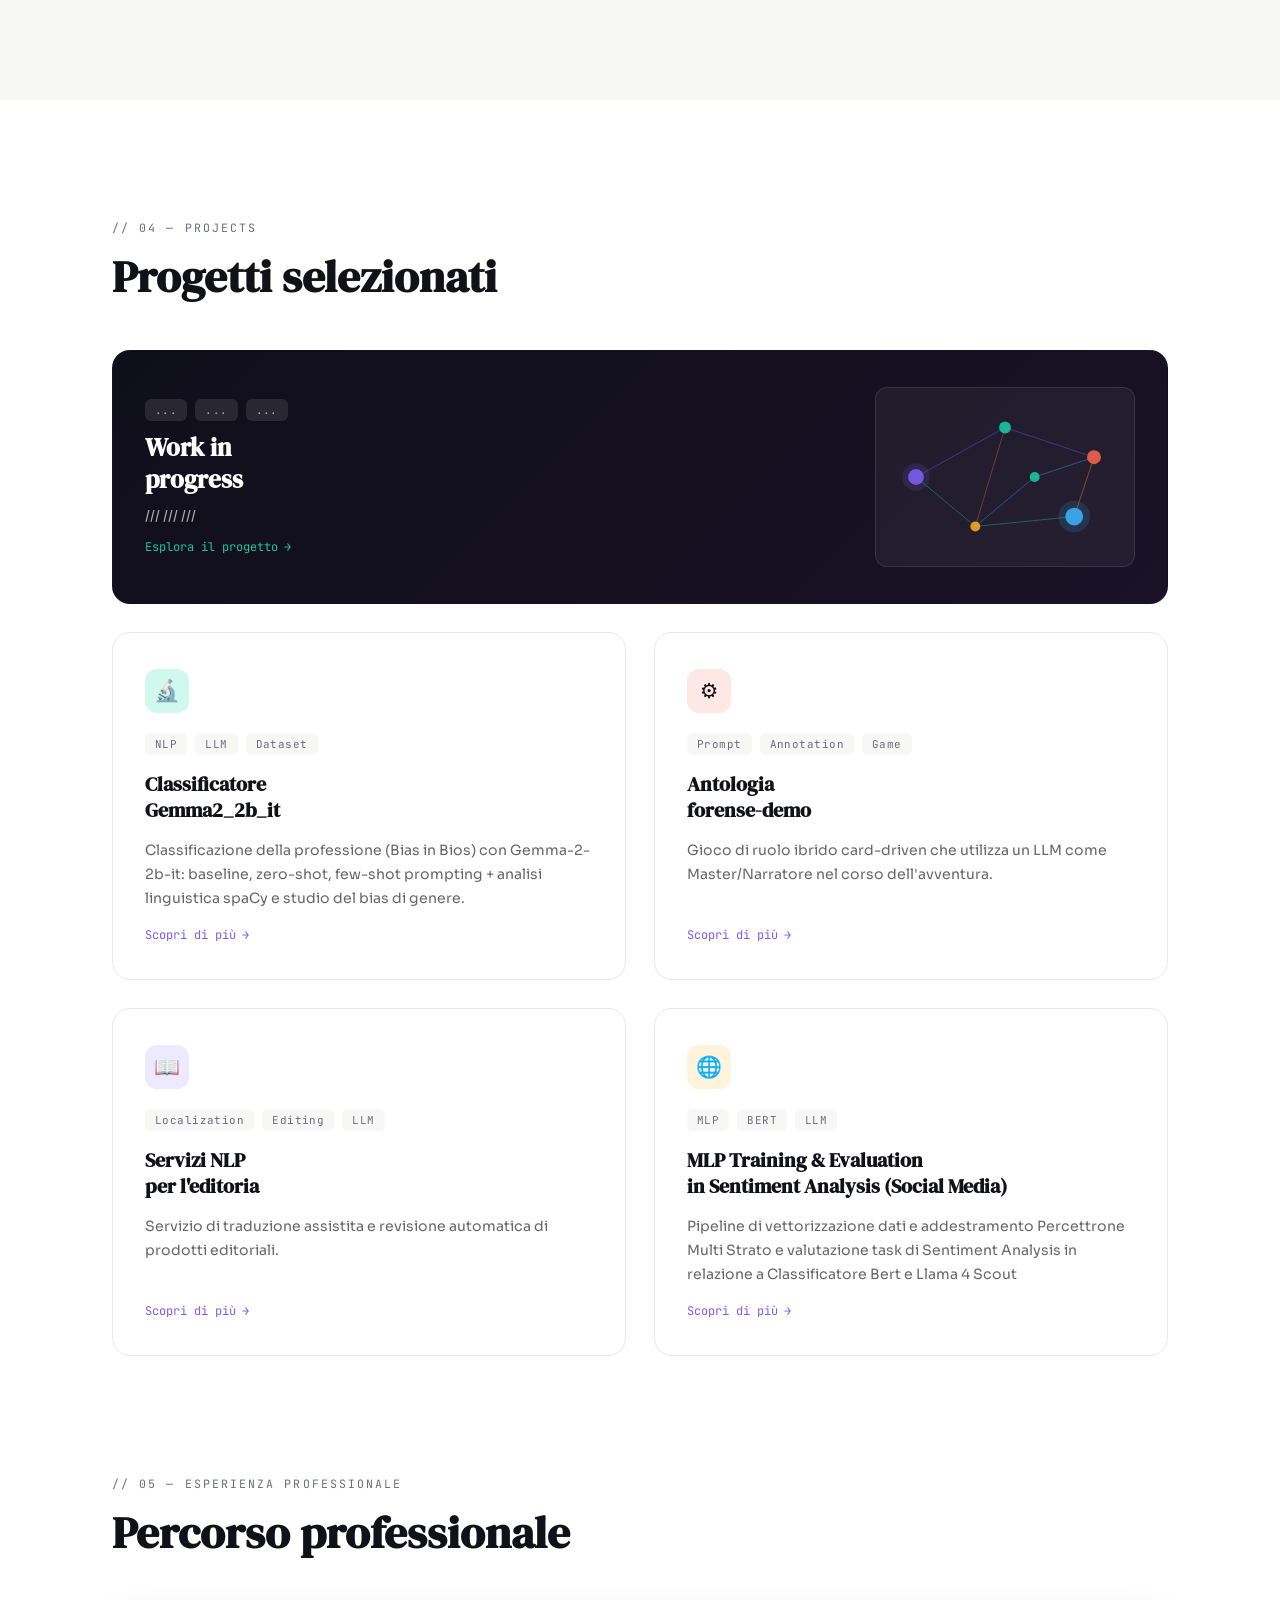
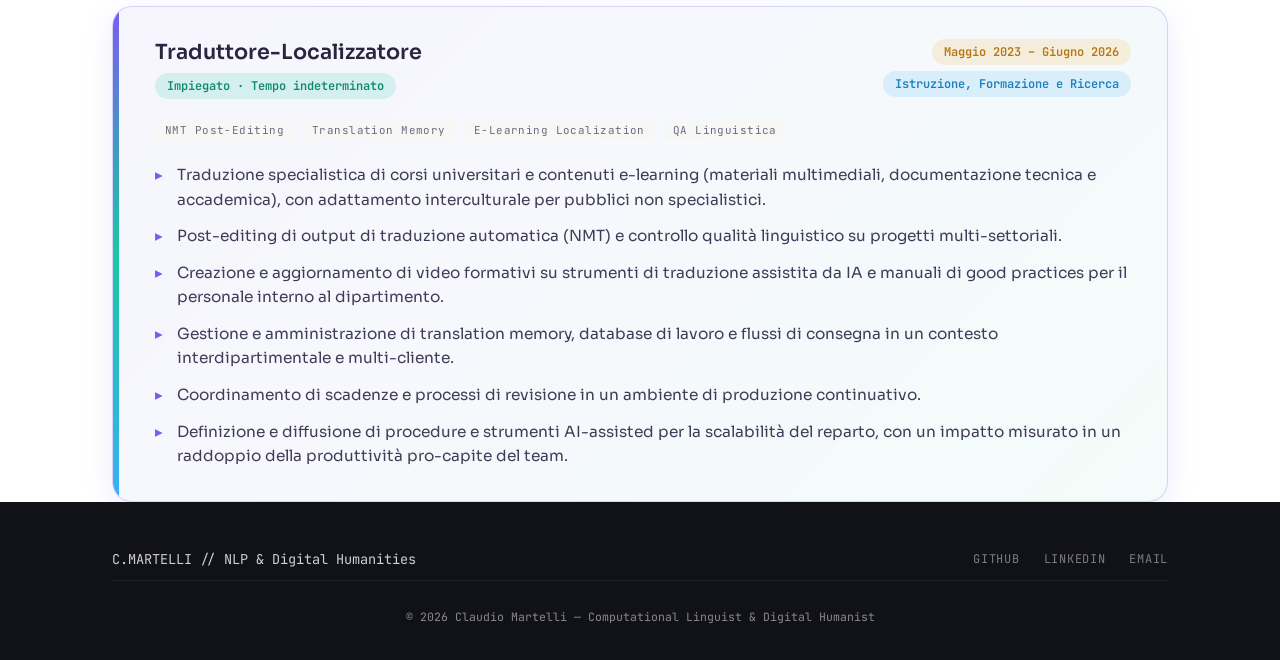
==== commit c5a821d1: "Update project title to include language suffix" ====
--- a/index.html
+++ b/index.html
@@ -354,7 +354,7 @@
           <span class="project-tag">LLM</span>
           <span class="project-tag">Dataset</span>
         </div>
-        <h3 class="project-title">Classificatore<br>Gemma2_2b</h3>
+        <h3 class="project-title">Classificatore<br>Gemma2_2b_it</h3>
         <p class="project-desc">
           Classificazione della professione (Bias in Bios) con Gemma-2-2b-it: 
           baseline, zero-shot, few-shot prompting + analisi linguistica spaCy 
--- a/styles.css
+++ b/styles.css
@@ -628,23 +628,28 @@
 
 /* ── EXPERIENCE SECTION ── */
 .exp-list {
+  margin-top: 40px;
+}
+
+.exp-card {
+  position: relative;
   display: flex;
-  flex-direction: column;
-  gap: 24px;
-  margin-top: 40px;
-}
-
-.exp-card {
-  background: rgba(255, 255, 255, 0.03);
-  border: 1px solid rgba(255, 255, 255, 0.08);
-  border-radius: 16px;
-  padding: 32px;
-  transition: border-color .25s ease, transform .25s ease;
-}
-
-.exp-card:hover {
-  border-color: rgba(123, 92, 240, 0.4);
-  transform: translateY(-2px);
+  background: linear-gradient(135deg, rgba(123,92,240,0.06), rgba(25,200,160,0.05));
+  border: 1px solid rgba(123,92,240,0.25);
+  border-radius: 20px;
+  box-shadow: 0 8px 30px rgba(123,92,240,0.12);
+  overflow: hidden;
+}
+
+.exp-accent-bar {
+  width: 6px;
+  flex-shrink: 0;
+  background: linear-gradient(180deg, #7b5cf0, #19c8a0, #3baef5);
+}
+
+.exp-body {
+  padding: 32px 36px;
+  flex: 1;
 }
 
 .exp-header {
@@ -653,49 +658,58 @@
   justify-content: space-between;
   align-items: flex-start;
   gap: 16px;
-  margin-bottom: 18px;
-}
-
-.exp-role { display: flex; flex-direction: column; gap: 4px; }
+  margin-bottom: 20px;
+}
+
+.exp-role { display: flex; flex-direction: column; gap: 8px; }
 
 .exp-title {
   font-family: 'Sora', sans-serif;
-  font-size: 1.25rem;
+  font-size: 1.3rem;
   font-weight: 600;
   margin: 0;
-}
-
-.exp-contract {
+  color: #2b2440;
+}
+
+.exp-contract-badge,
+.exp-period-badge,
+.exp-sector-badge {
+  display: inline-block;
   font-family: 'JetBrains Mono', monospace;
-  font-size: 0.82rem;
-  color: #19c8a0;
+  font-size: 0.75rem;
+  font-weight: 600;
+  padding: 5px 12px;
+  border-radius: 999px;
+  width: fit-content;
+}
+
+.exp-contract-badge {
+  background: rgba(25,200,160,0.15);
+  color: #0f8a6f;
 }
 
 .exp-meta {
   display: flex;
   flex-direction: column;
   align-items: flex-end;
-  gap: 4px;
-  text-align: right;
-}
-
-.exp-period {
-  font-family: 'JetBrains Mono', monospace;
-  font-size: 0.85rem;
-  color: #f5a623;
-}
-
-.exp-sector {
-  font-family: 'JetBrains Mono', monospace;
-  font-size: 0.78rem;
-  opacity: 0.6;
+  gap: 6px;
+}
+
+.exp-period-badge {
+  background: rgba(245,166,35,0.15);
+  color: #b5760f;
+}
+
+.exp-sector-badge {
+  background: rgba(59,174,245,0.15);
+  color: #1f7fb8;
 }
 
 .exp-tags {
   display: flex;
   flex-wrap: wrap;
   gap: 8px;
-  margin-bottom: 20px;
+  margin-bottom: 22px;
 }
 
 .exp-bullets {
@@ -709,10 +723,10 @@
 
 .exp-bullets li {
   position: relative;
-  padding-left: 20px;
-  font-size: 0.95rem;
+  padding-left: 22px;
+  font-size: 0.96rem;
   line-height: 1.6;
-  opacity: 0.85;
+  color: #423b57;
 }
 
 .exp-bullets li::before {
@@ -720,11 +734,13 @@
   position: absolute;
   left: 0;
   color: #7b5cf0;
+  font-weight: 700;
 }
 
 @media (max-width: 640px) {
+  .exp-body { padding: 24px 20px; }
   .exp-header { flex-direction: column; }
-  .exp-meta { align-items: flex-start; text-align: left; }
+  .exp-meta { align-items: flex-start; }
 }
 
   /* ──────────────────────────────────────────
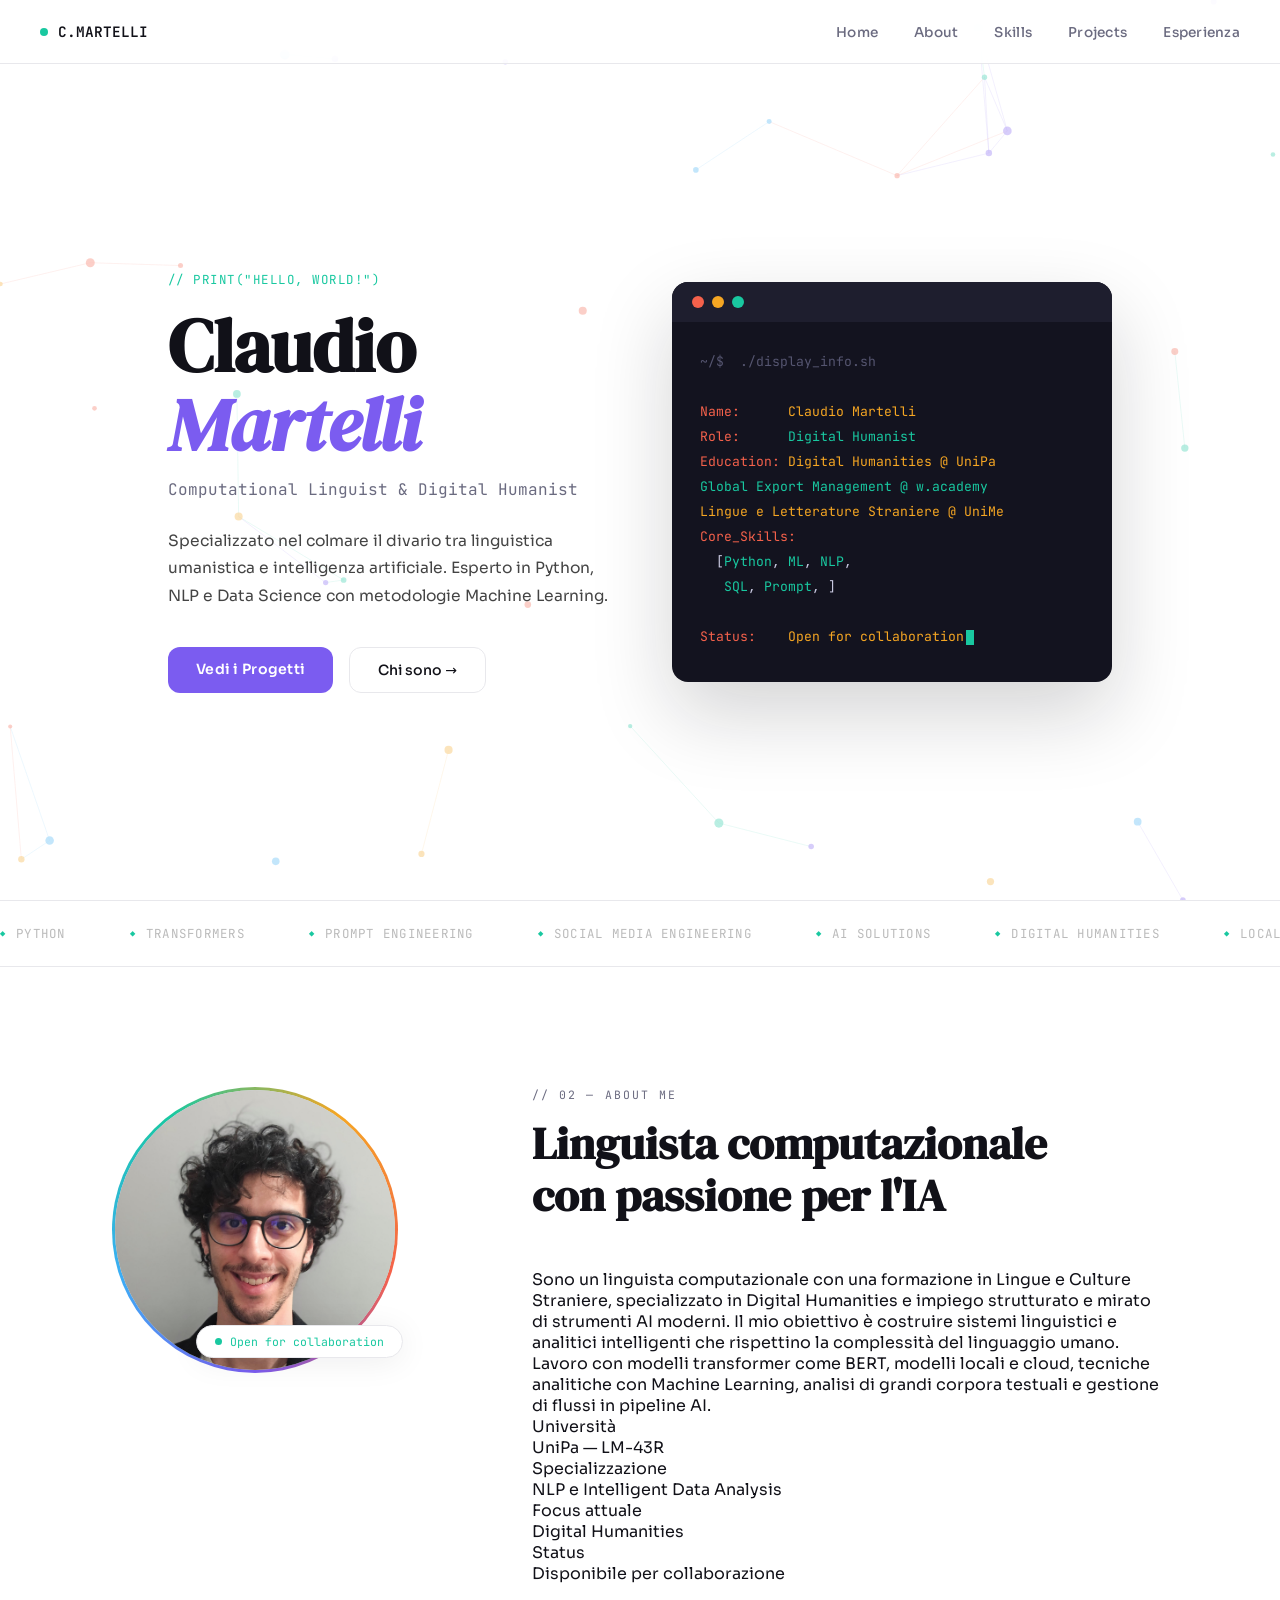
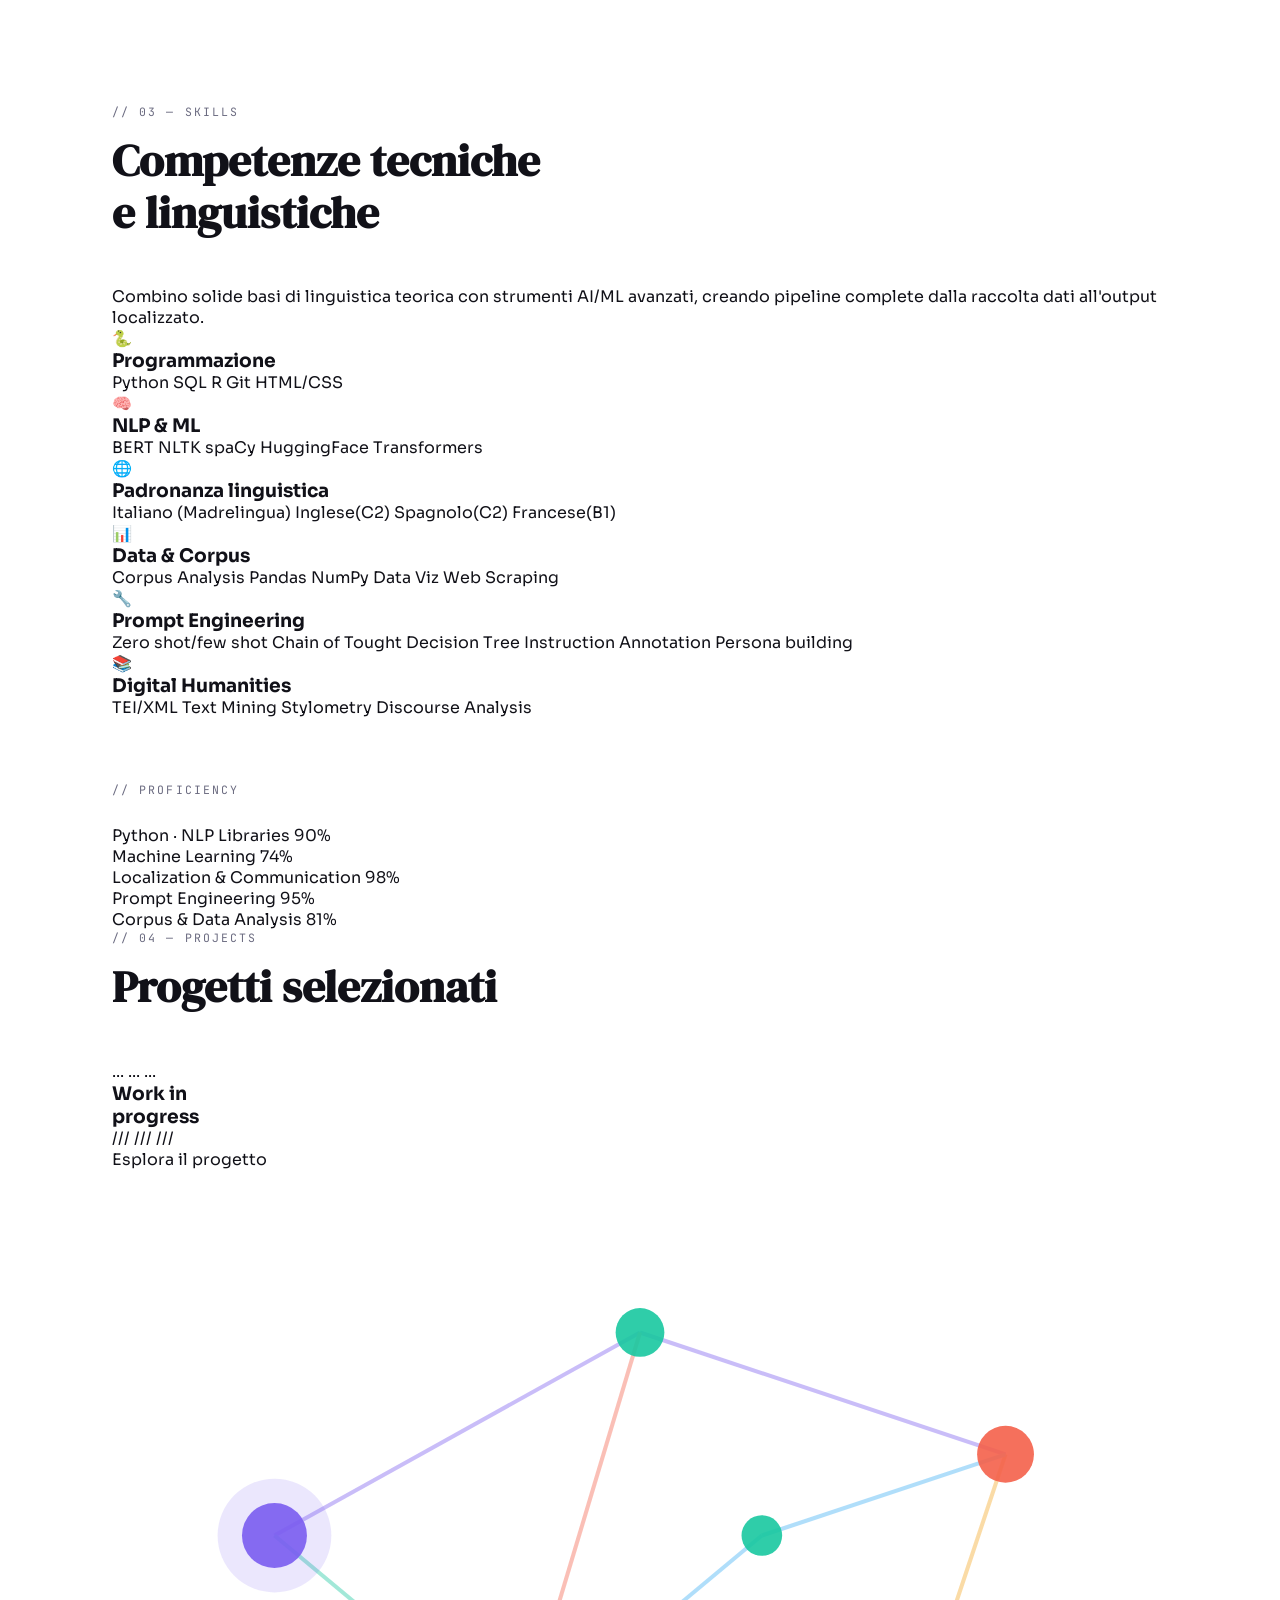
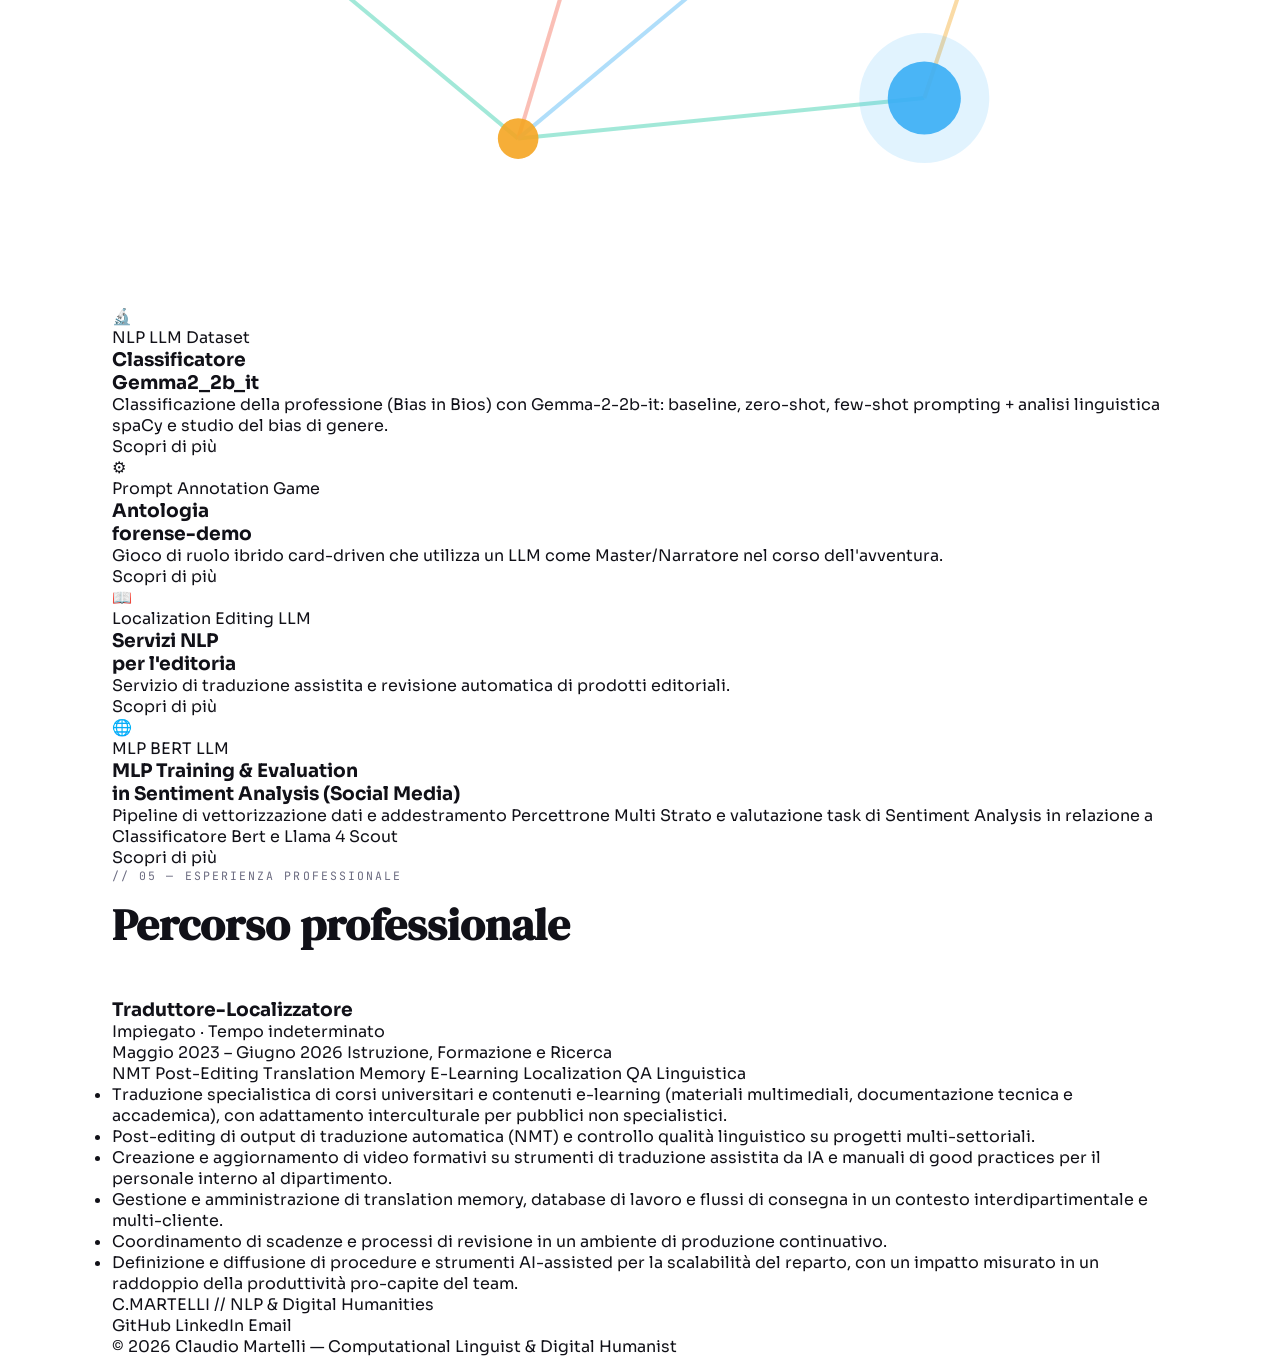
==== commit 59eb3825: "Update index.html" ====
--- a/index.html
+++ b/index.html
@@ -115,12 +115,14 @@
 
       <!-- Photo -->
       <div class="about-photo-wrap">
-        <div class="about-photo-frame">
-          <img src="assets/foto.jpg" alt="Claudio Martelli" class="about-photo-img">
-          <span class="about-photo-initials"></span>
-          <div class="about-badge">Open for collaboration</div>
-        </div>
-      </div>
+        <div class="about-photo-ring">
+          <div class="about-photo-frame">
+            <img src="assets/foto.jpg" alt="Claudio Martelli" class="about-photo-img">
+            <span class="about-photo-initials"></span>
+            <div class="about-badge">Open for collaboration</div>
+           </div>
+        </div>
+       </div>
 
       <!-- Text -->
       <div class="about-text">
--- a/styles.css
+++ b/styles.css
@@ -342,6 +342,25 @@
     justify-content: center;
     position: relative;
   }
+  .about-photo-ring {
+  width: 286px;
+  height: 286px;
+  border-radius: 50%;
+  padding: 3px;
+  box-sizing: border-box;
+  background: conic-gradient(
+    from 180deg,
+    var(--violet),
+    var(--sky),
+    var(--teal),
+    var(--amber),
+    var(--coral),
+    var(--violet)
+  );
+  display: flex;
+  align-items: center;
+  justify-content: center;
+    
   .about-photo-initials {
     font-family: var(--serif);
     font-size: 4rem;
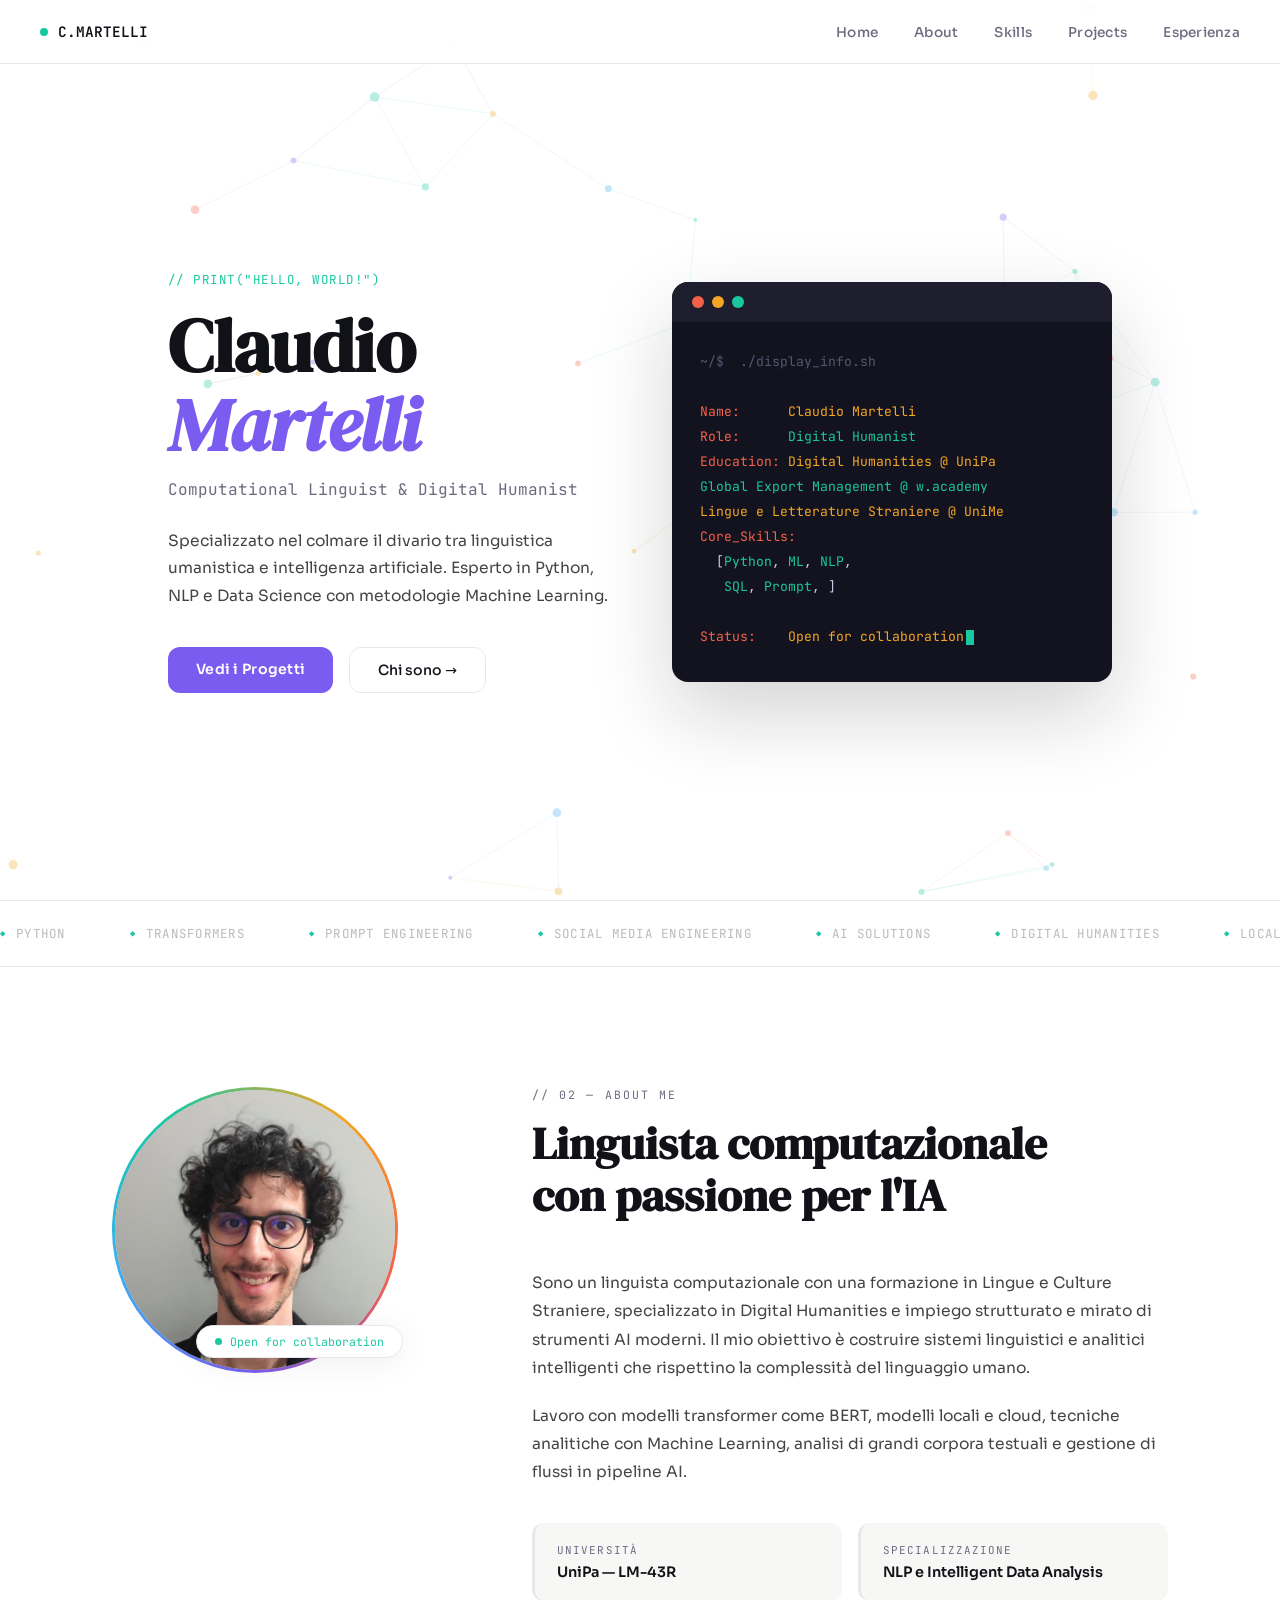
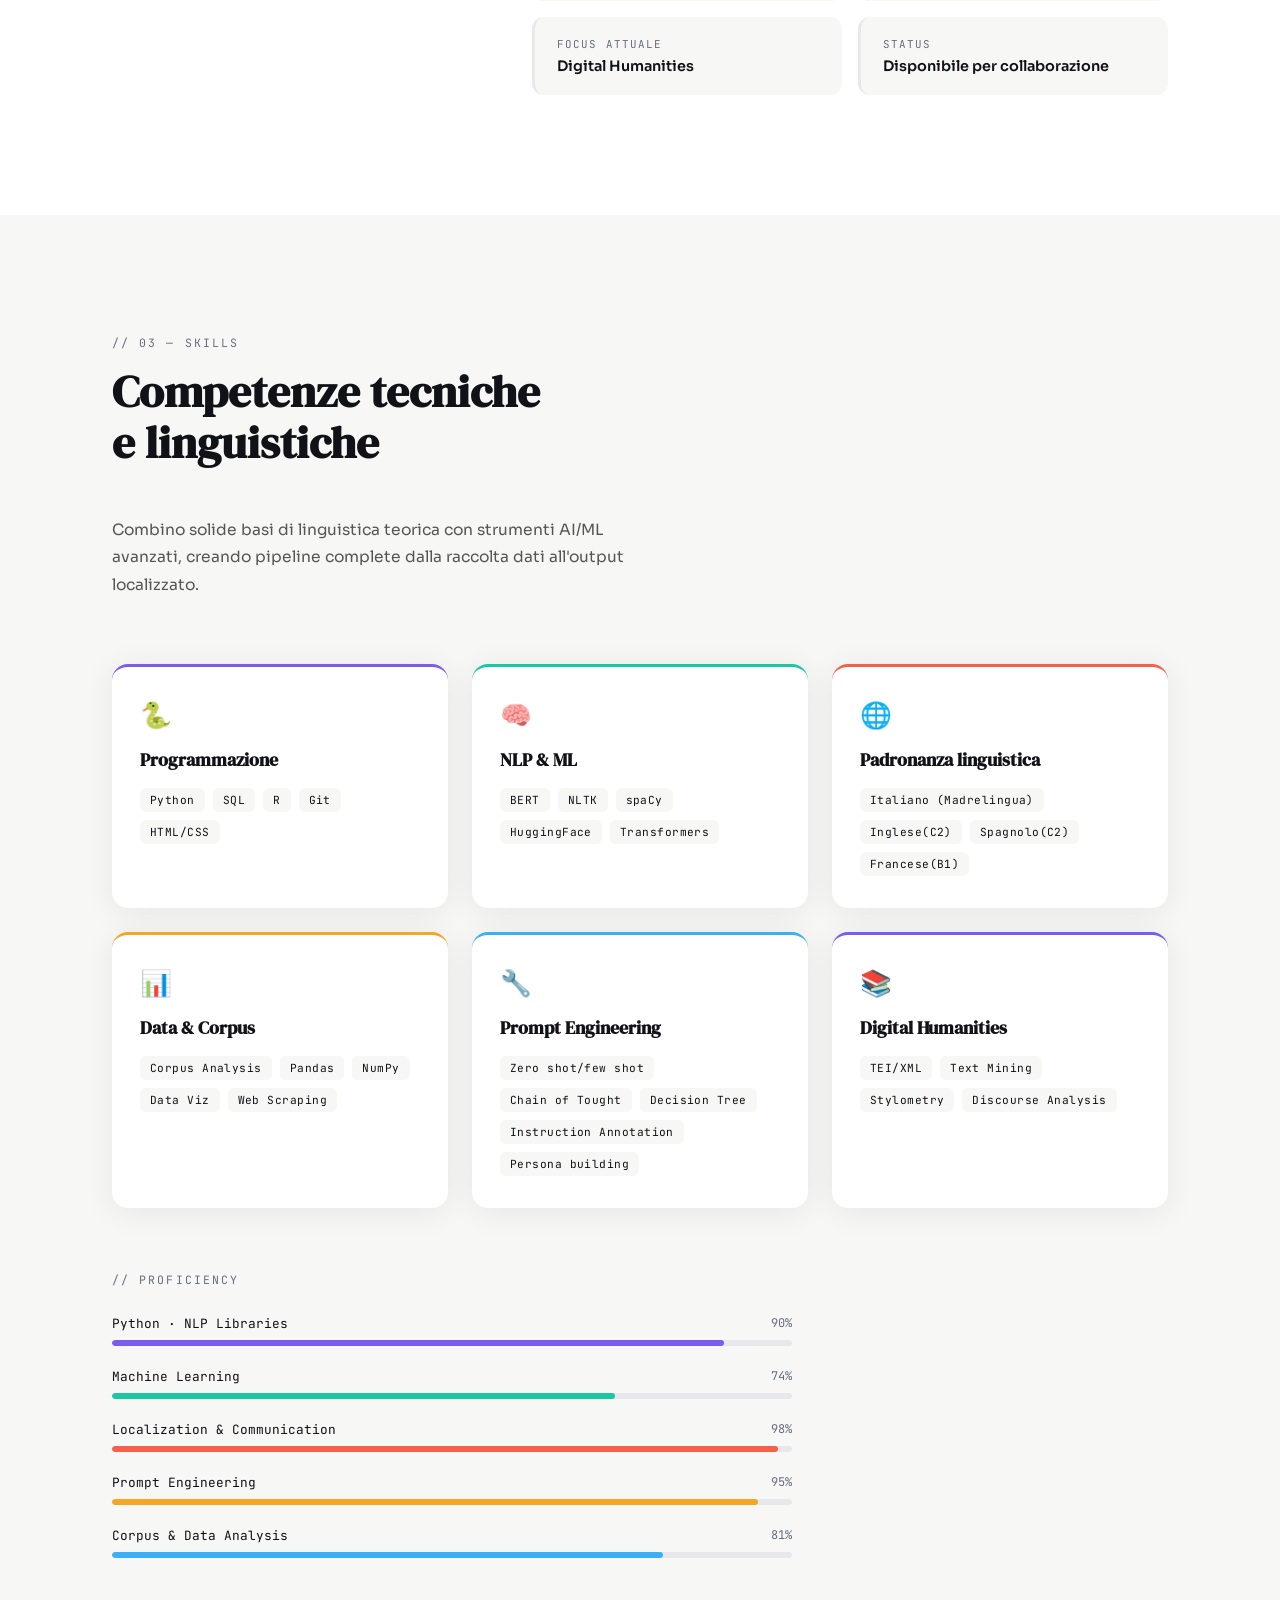
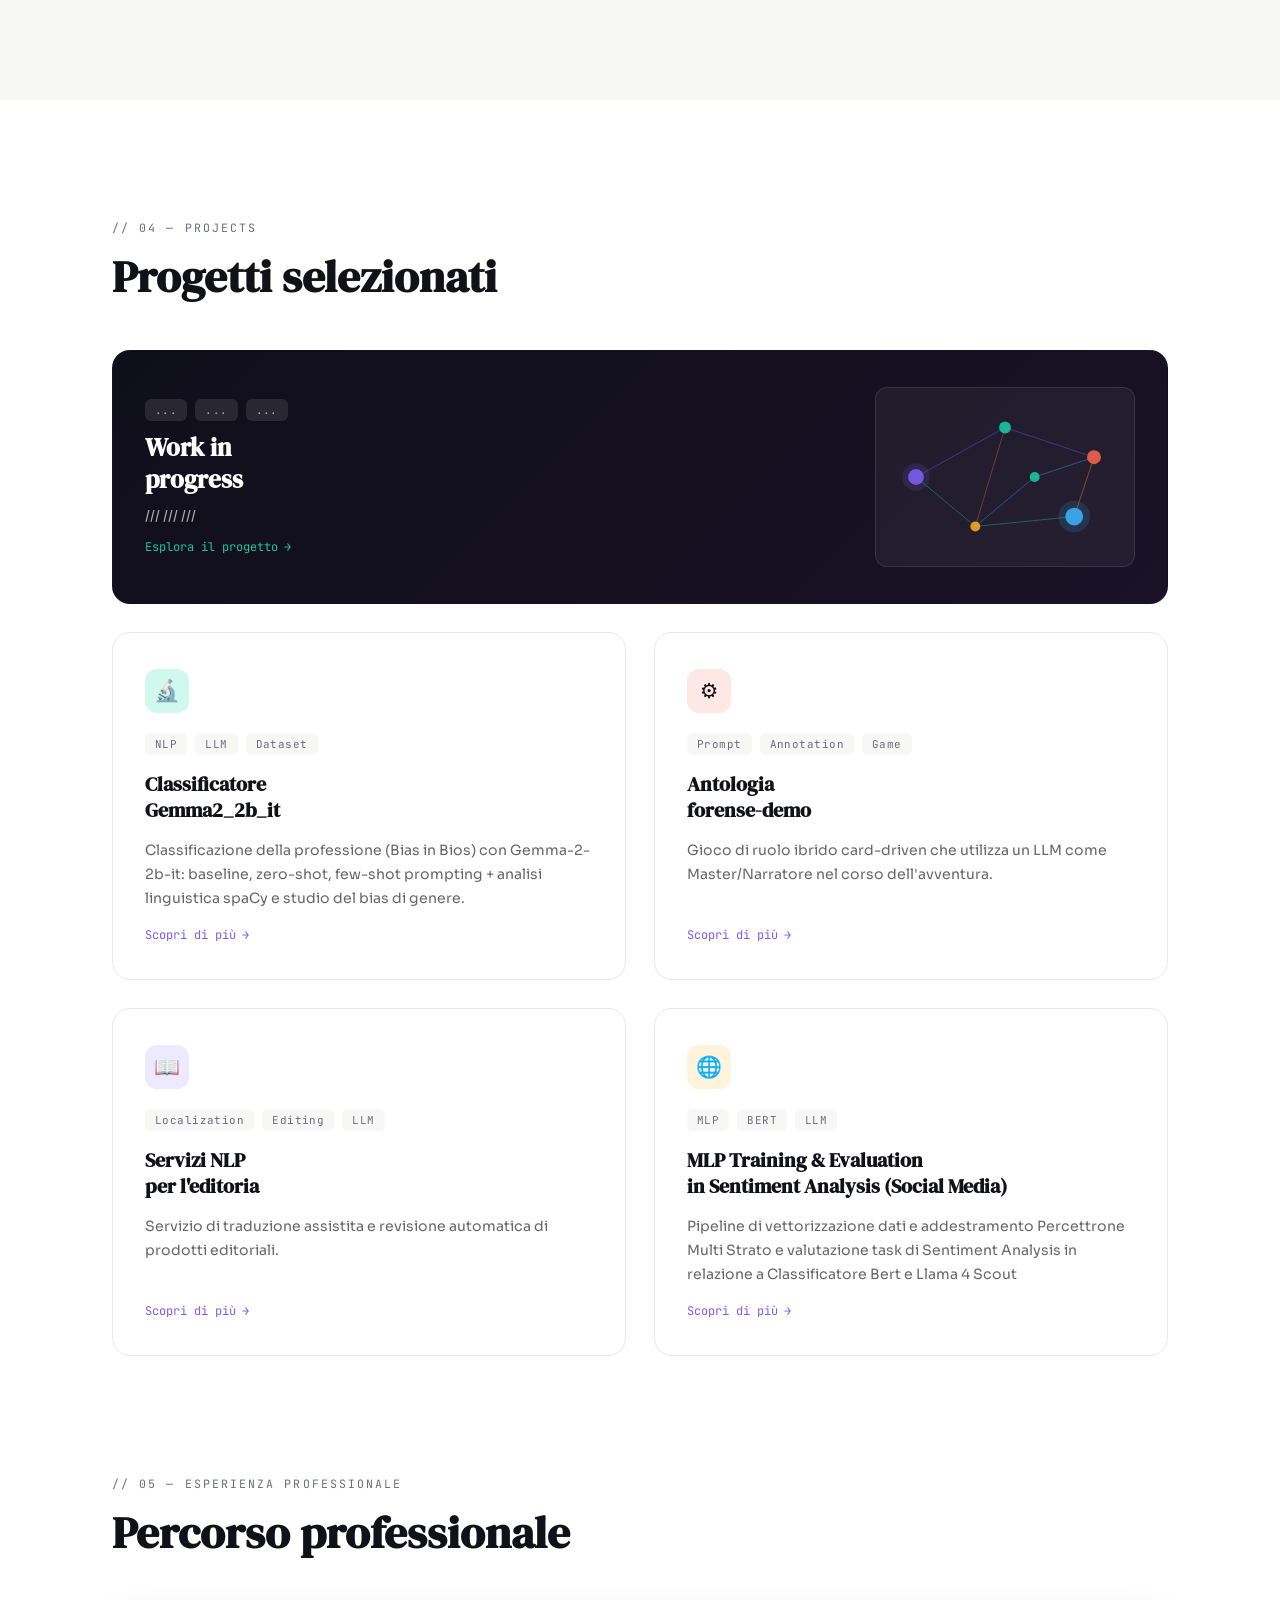
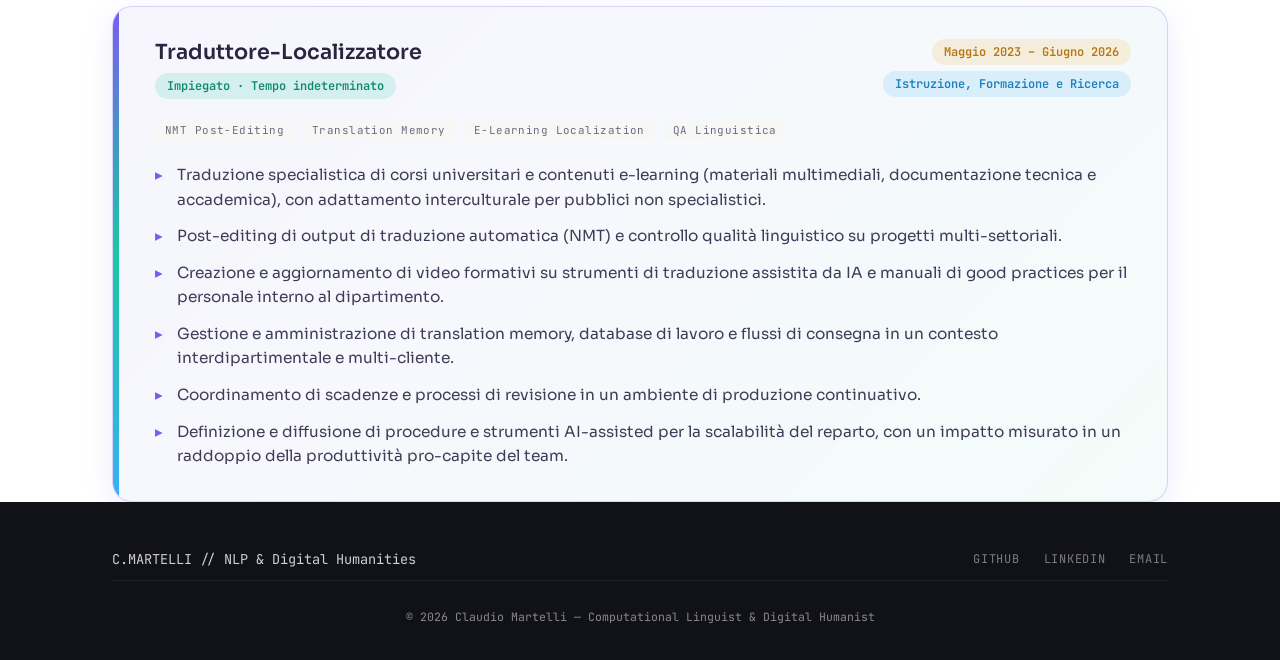
==== commit bd76699c: "Remove extra newline in index.html" ====
--- a/index.html
+++ b/index.html
@@ -412,7 +412,6 @@
         </p>
         <a href="https://github.com/claudio-martelli/MLPvsBERTvsLLM_Sentiment_Analysis_ita" class="project-link">Scopri di più</a>
       </div>
-
     </div>
   </div>
 </section>
--- a/styles.css
+++ b/styles.css
@@ -357,6 +357,7 @@
     var(--coral),
     var(--violet)
   );
+    }
   display: flex;
   align-items: center;
   justify-content: center;
